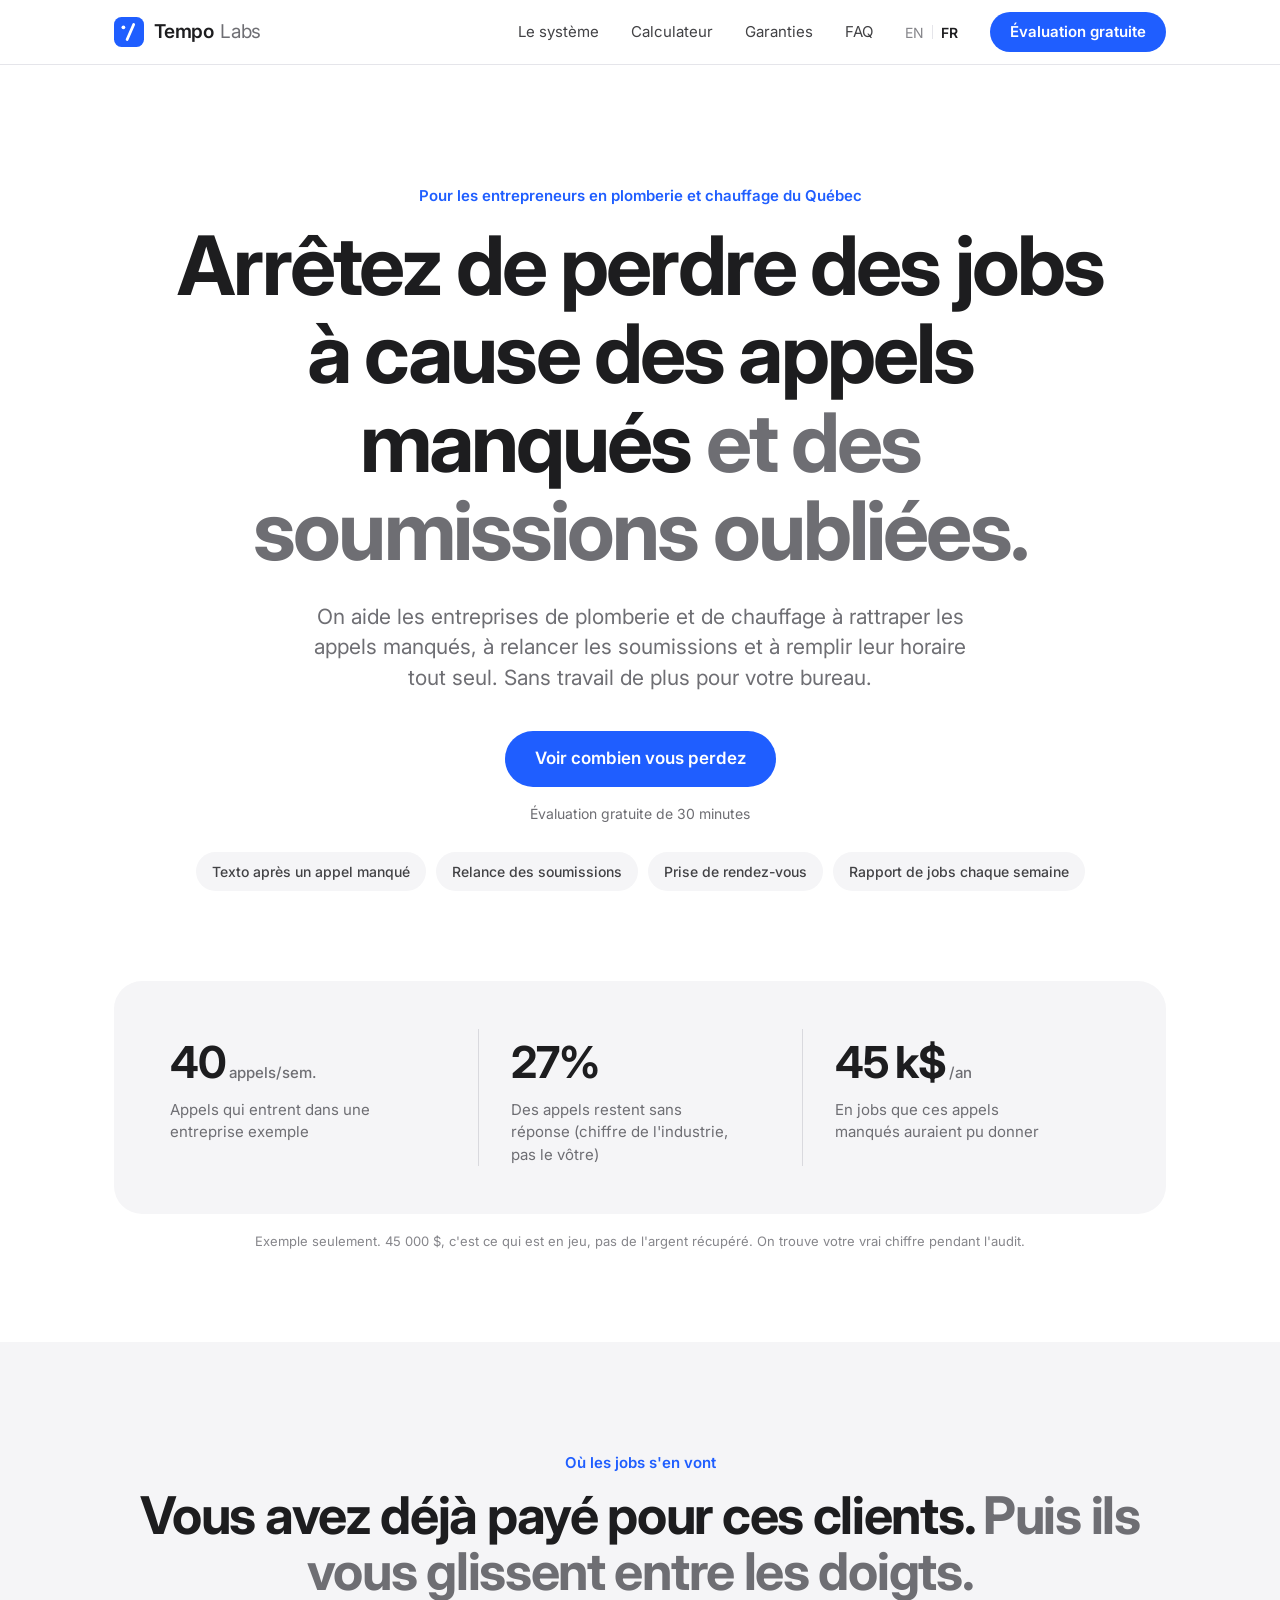
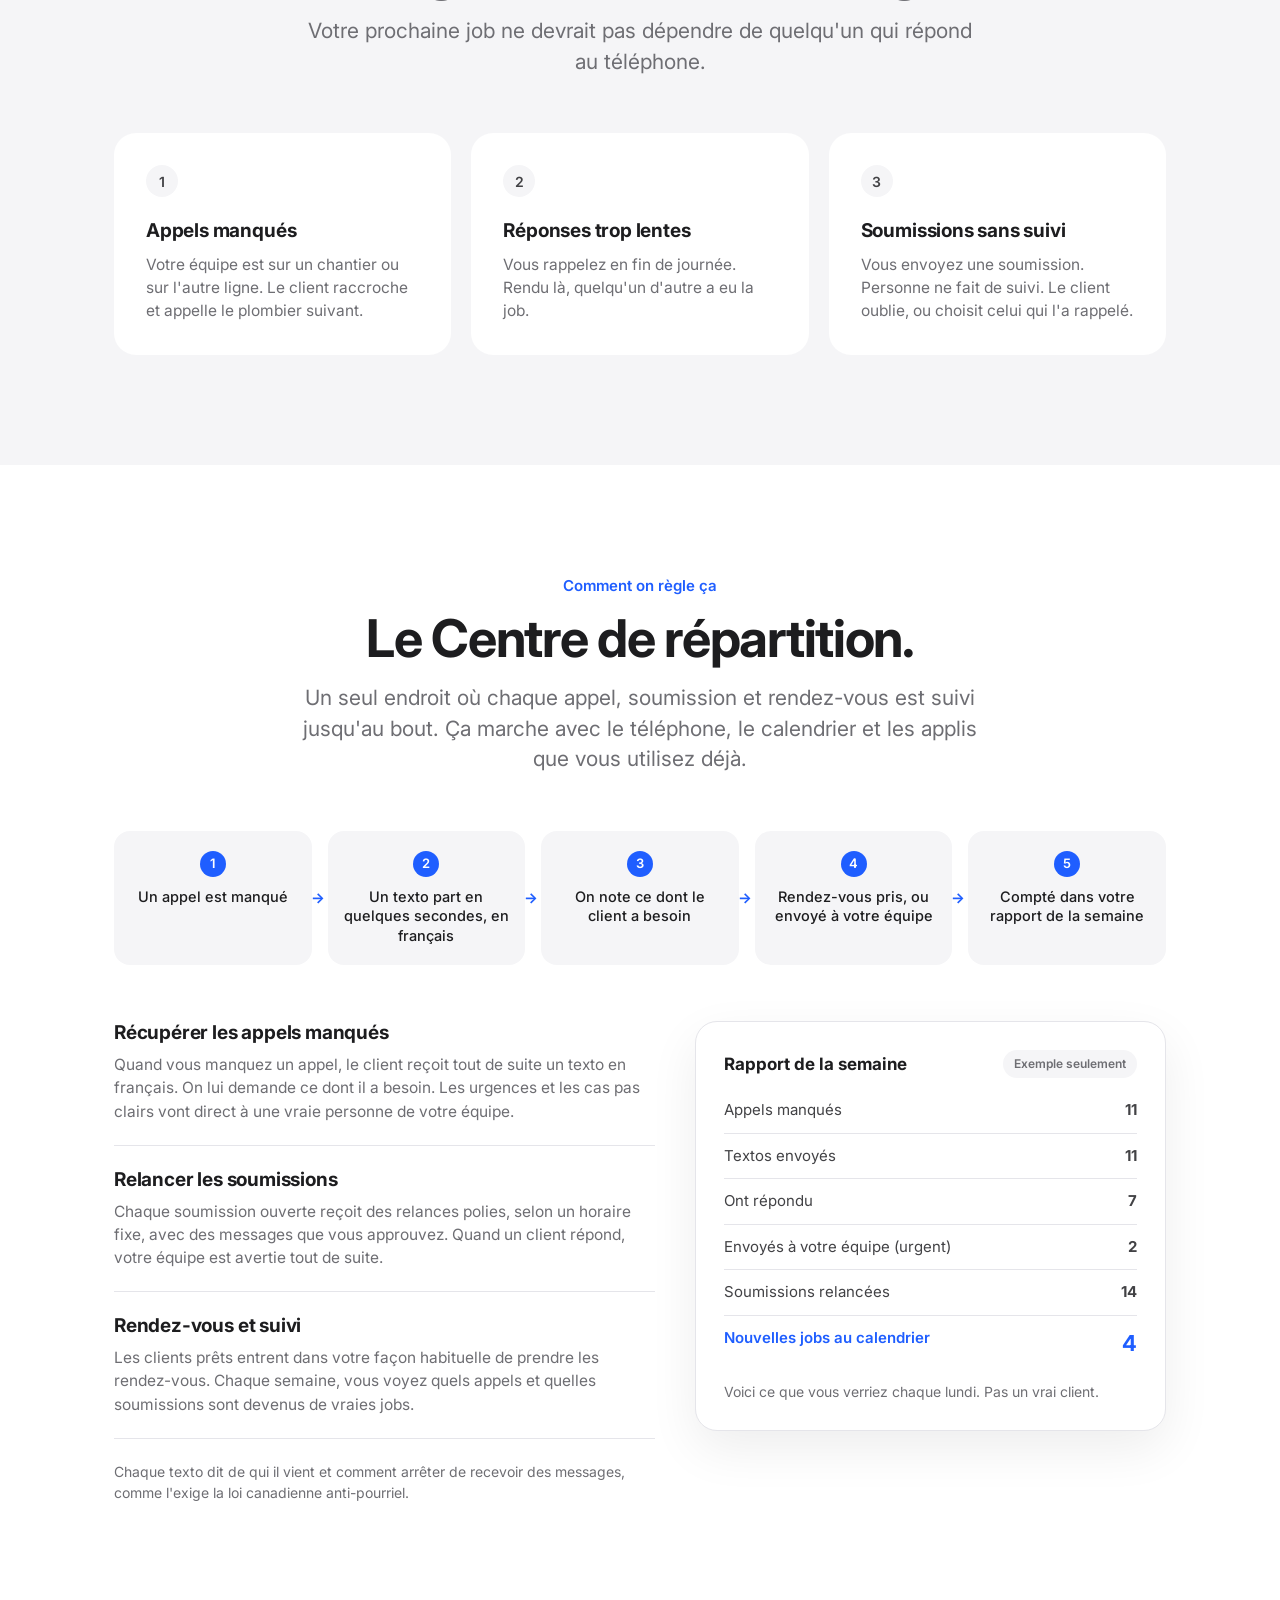
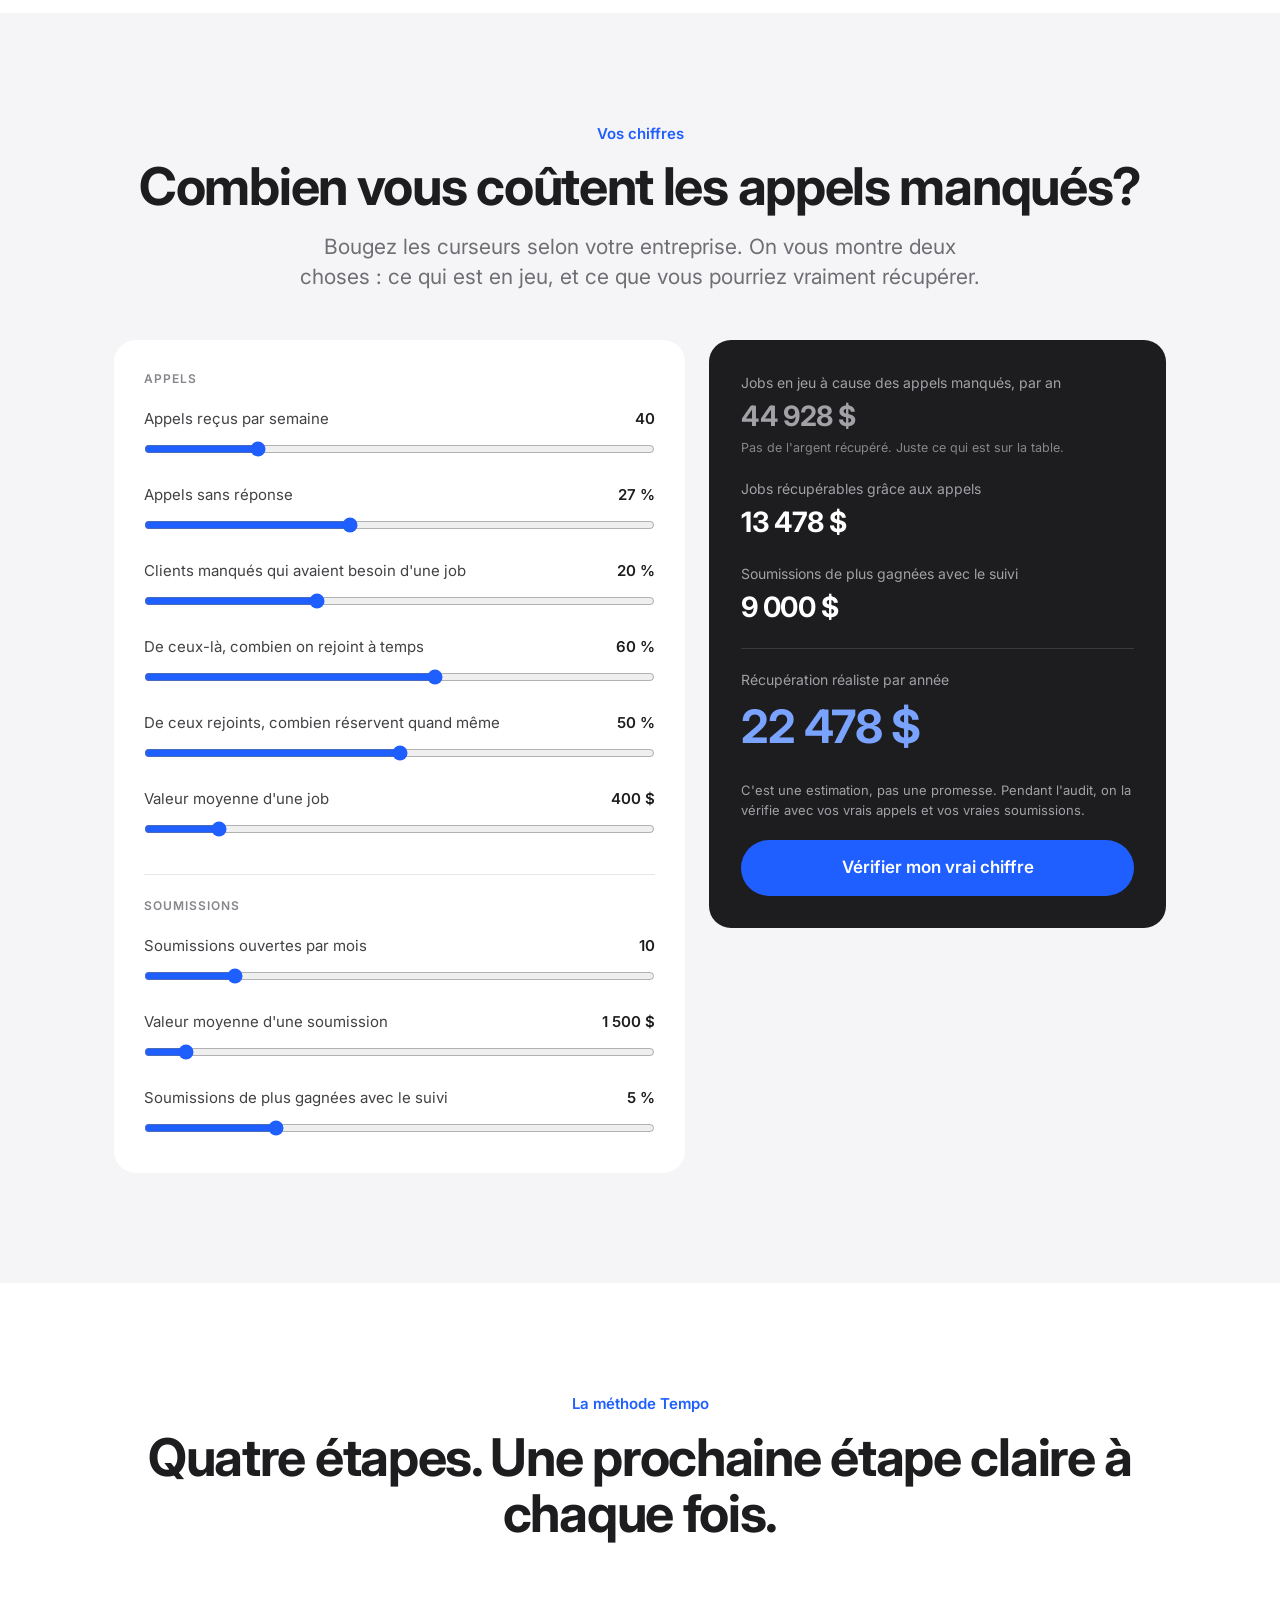
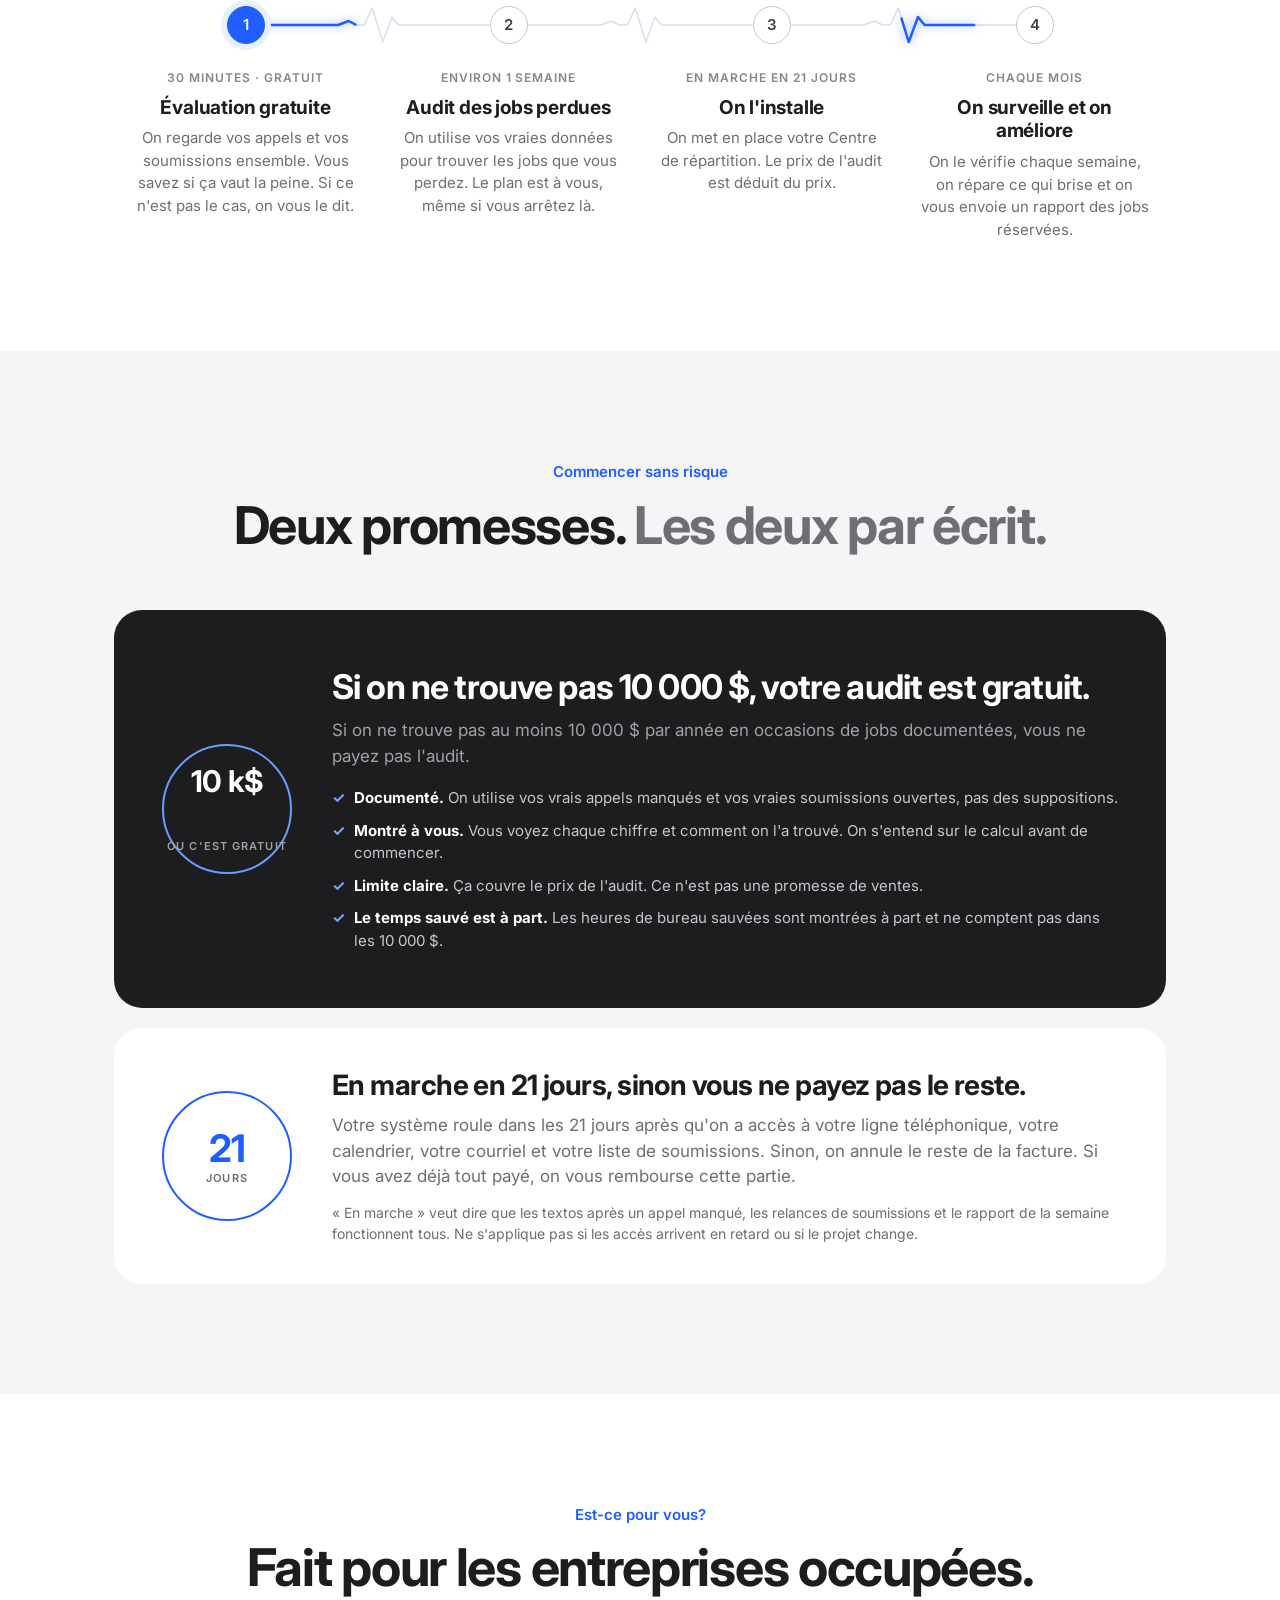
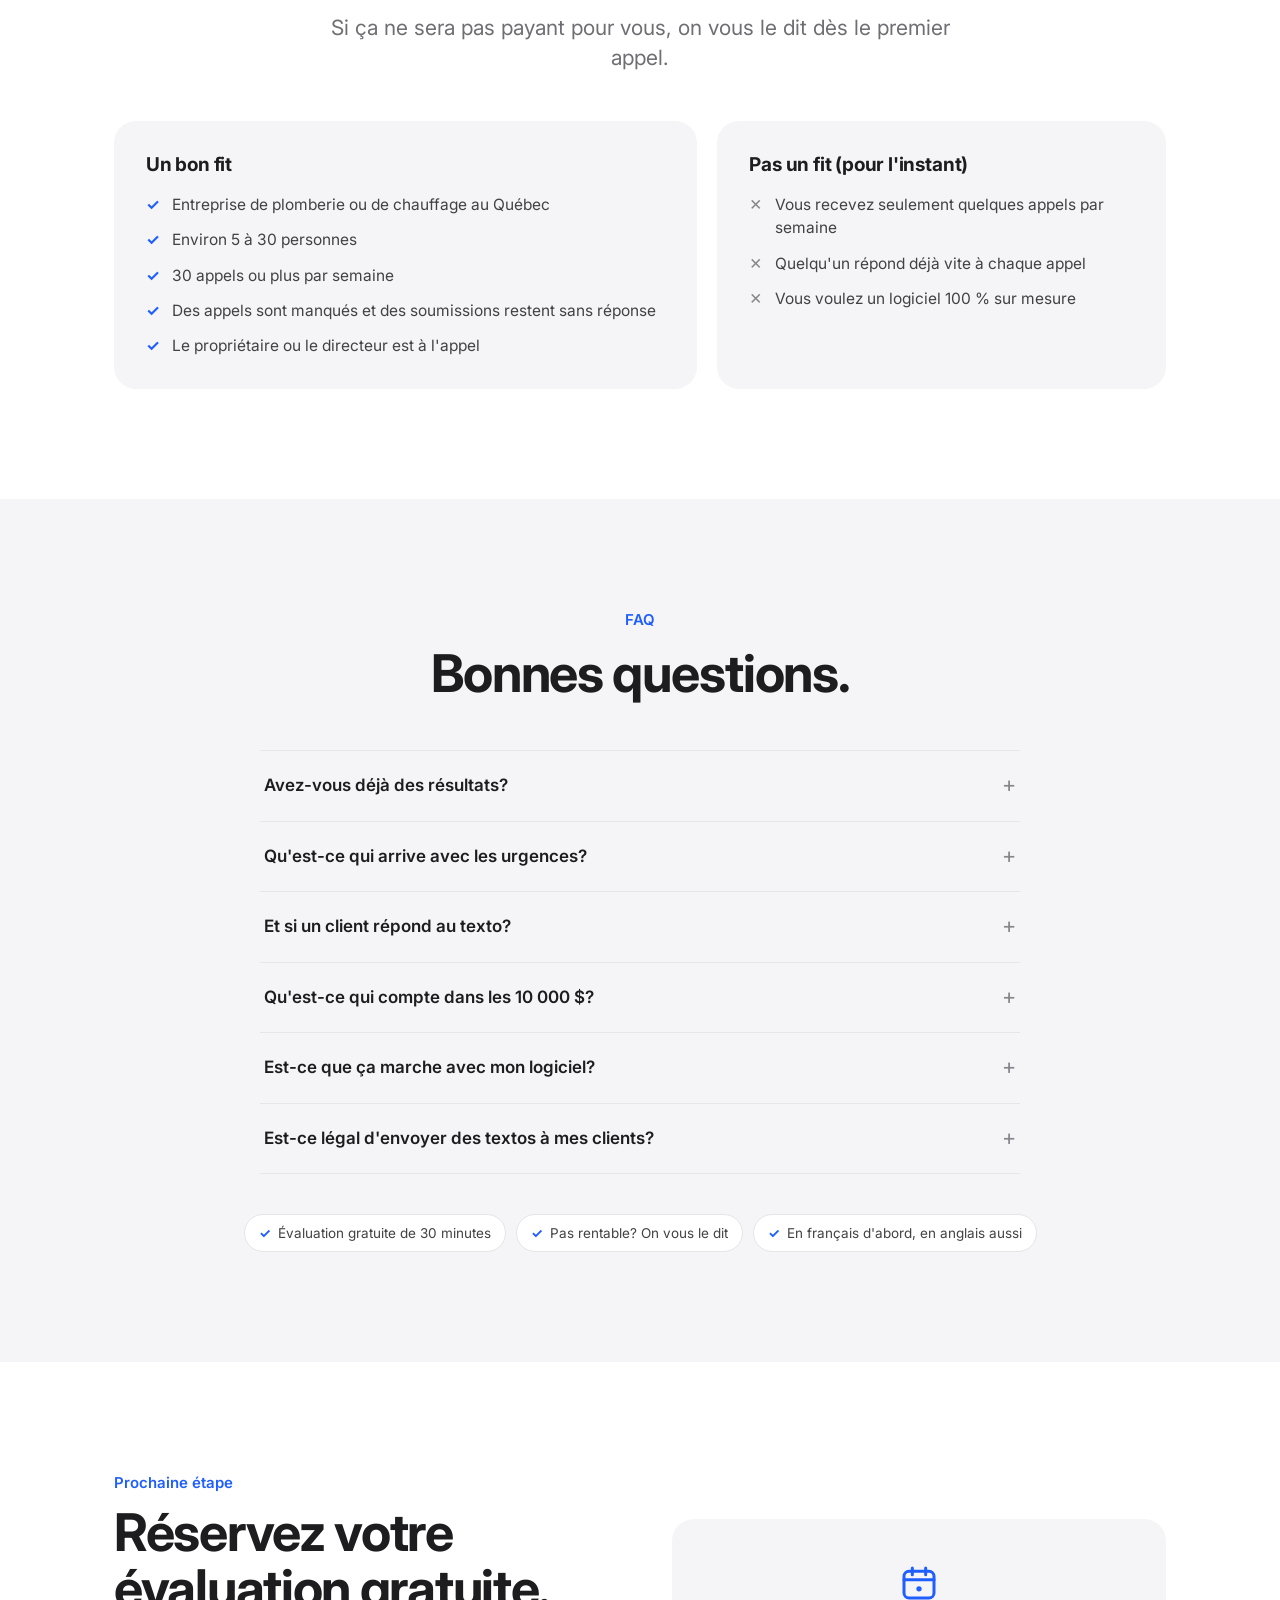
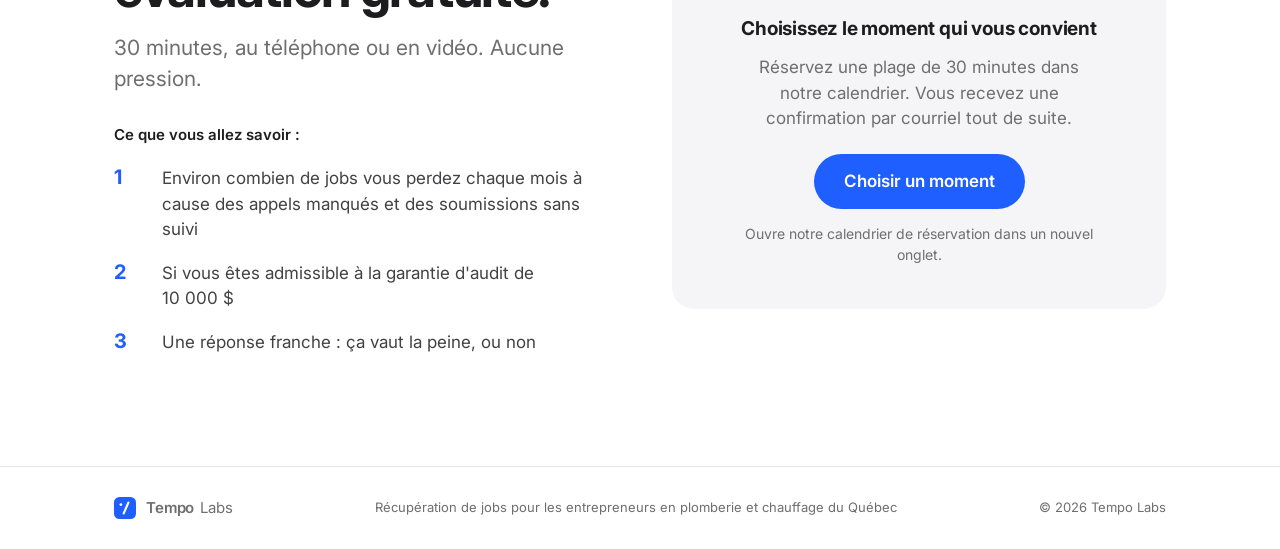
==== index.html @ d736a8ea "Replace booking form with Calendly link (temporary placeholder URL) Co-Authored-By: Claude Opus 5.5 " ====
<!doctype html>
<html lang="en" data-title-fr="Tempo Labs — Arrêtez de perdre des jobs à cause des appels manqués">
<head>
<meta charset="utf-8">
<meta name="viewport" content="width=device-width, initial-scale=1">
<title>Tempo Labs — Stop losing jobs to missed calls</title>
<meta name="description" content="For Quebec plumbing and heating contractors. We help you win back jobs lost to missed calls and forgotten quotes, without adding office work. Free 30-minute opportunity assessment.">
<link rel="preconnect" href="https://fonts.googleapis.com">
<link rel="preconnect" href="https://fonts.gstatic.com" crossorigin>
<link href="https://fonts.googleapis.com/css2?family=Inter:wght@400;500;600;700&display=swap" rel="stylesheet">
<link rel="stylesheet" href="styles.css">
</head>
<body>

<nav>
  <div class="wrap">
    <a href="index.html" class="logo">
      <svg class="logo-mark" viewBox="0 0 32 32" aria-hidden="true"><rect width="32" height="32" rx="8" fill="#1f5eff"/><path d="M14 24 21 8" stroke="#fff" stroke-width="3" stroke-linecap="round"/><circle cx="10" cy="11" r="2" fill="#fff"/></svg>
      Tempo <span class="logo-sub">Labs</span>
    </a>
    <div class="nav-r">
      <div class="nav-links">
        <a href="#dcc" data-i18n="nav.dcc">The system</a>
        <a href="#calc" data-i18n="nav.calc">Calculator</a>
        <a href="#audit" data-i18n="nav.audit">Guarantees</a>
        <a href="#faq">FAQ</a>
      </div>
      <div class="lang" role="group" aria-label="Language"><button data-lang="en" class="on">EN</button><i></i><button data-lang="fr">FR</button></div>
      <a href="#book" class="btn btn-sm" data-i18n="nav.cta">Free assessment</a>
    </div>
  </div>
</nav>

<header class="hero center">
  <div class="wrap">
    <span class="eyebrow" data-i18n="hero.eyebrow">For Quebec plumbing &amp; heating contractors</span>
    <h1 data-i18n-html="hero.h1">Stop losing jobs to missed calls <span class="dim">and forgotten quotes.</span></h1>
    <p class="sub" data-i18n="hero.sub">We help plumbing and heating companies catch missed calls, follow up on quotes, and book more jobs on their own. No extra work for your office.</p>
    <a href="#book" class="btn" data-i18n="hero.cta">Find out how much you're missing</a>
    <p class="fine" data-i18n="hero.fine">Free 30-minute opportunity assessment</p>
    <div class="tools hero-tags">
      <span data-i18n="tag.1">Missed-call text back</span>
      <span data-i18n="tag.2">Quote follow-up</span>
      <span data-i18n="tag.3">Booking</span>
      <span data-i18n="tag.4">Weekly job report</span>
    </div>

    <div class="stats reveal">
      <div><b>40<small data-i18n="st.1u">calls/week</small></b><p data-i18n="st.1">Calls coming into an example shop</p></div>
      <div><b>27%</b><p data-i18n="st.2">Of calls go unanswered (an industry number, not yours)</p></div>
      <div><b><span data-i18n="st.3n">$45K</span><small data-i18n="st.3u">/year</small></b><p data-i18n="st.3">In jobs those missed calls could have been</p></div>
    </div>
    <p class="stats-cap" data-i18n="st.cap">Example only. $45K is what's at stake, not money you get back. We find your real number in the audit.</p>
  </div>
</header>

<section class="band center">
  <div class="wrap">
    <span class="eyebrow" data-i18n="leak.eyebrow">Where the jobs go</span>
    <h2 data-i18n-html="leak.h2">You already paid for these leads. <span class="dim">Then they slip away.</span></h2>
    <p class="sub" data-i18n="leak.sub">Your next job shouldn't depend on whether someone picks up the phone.</p>
    <div class="cards">
      <div class="card reveal"><div class="num">1</div><h3 data-i18n="leak.1h">Missed calls</h3><p data-i18n="leak.1">Your team is on a job or on the other line. The caller hangs up and calls the next plumber.</p></div>
      <div class="card reveal"><div class="num">2</div><h3 data-i18n="leak.2h">Slow replies</h3><p data-i18n="leak.2">You call back at the end of the day. By then, someone else got the job.</p></div>
      <div class="card reveal"><div class="num">3</div><h3 data-i18n="leak.3h">Quotes that go quiet</h3><p data-i18n="leak.3">You send a quote. Nobody follows up. The customer forgets, or picks someone who did.</p></div>
    </div>
  </div>
</section>

<section class="center" id="dcc">
  <div class="wrap">
    <span class="eyebrow" data-i18n="dcc.eyebrow">How we fix it</span>
    <h2 data-i18n="dcc.h2">The Dispatch Command Center.</h2>
    <p class="sub" data-i18n="dcc.sub">One place where every call, quote and booking is tracked until it's done. It works with the phone, calendar and apps you already use.</p>

    <div class="flowline reveal">
      <div class="node"><span class="n">1</span><span data-i18n="fl.1">A call is missed</span></div>
      <div class="node"><span class="n">2</span><span data-i18n="fl.2">A text goes out in seconds, in French</span></div>
      <div class="node"><span class="n">3</span><span data-i18n="fl.3">We get what they need</span></div>
      <div class="node"><span class="n">4</span><span data-i18n="fl.4">Booked, or sent to your team</span></div>
      <div class="node"><span class="n">5</span><span data-i18n="fl.5">Counted in your weekly report</span></div>
    </div>

    <div class="dcc-grid">
      <div class="wf-list">
        <div class="wf reveal">
          <h3 data-i18n="wf.1h">Missed-call recovery</h3>
          <p data-i18n="wf.1">When you miss a call, the caller gets a text in Quebec French right away. We ask what they need. Emergencies and unclear cases go straight to a real person on your team.</p>
        </div>
        <div class="wf reveal">
          <h3 data-i18n="wf.2h">Quote follow-up</h3>
          <p data-i18n="wf.2">Every open quote gets friendly follow-ups on a set schedule, with messages you approve. When a customer writes back, your team gets told right away.</p>
        </div>
        <div class="wf reveal">
          <h3 data-i18n="wf.3h">Booking and tracking</h3>
          <p data-i18n="wf.3">Ready customers go into the way you already book jobs. Each week you see which calls and quotes became real jobs.</p>
        </div>
        <p class="fine wf-note" data-i18n="wf.note">Every text says who it's from and how to stop getting messages, as Canada's anti-spam law requires.</p>
      </div>

      <div class="report reveal" aria-label="Example weekly report">
        <div class="report-h"><b data-i18n="rp.h">Weekly report</b><span class="pill grey" data-i18n="rp.tag">Example only</span></div>
        <div class="rrow"><span data-i18n="rp.1">Missed calls</span><b>11</b></div>
        <div class="rrow"><span data-i18n="rp.2">Texted back</span><b>11</b></div>
        <div class="rrow"><span data-i18n="rp.3">Wrote back</span><b>7</b></div>
        <div class="rrow"><span data-i18n="rp.4">Sent to your team (urgent)</span><b>2</b></div>
        <div class="rrow"><span data-i18n="rp.5">Quotes followed up</span><b>14</b></div>
        <div class="rrow hl"><span data-i18n="rp.6">New jobs booked</span><b>4</b></div>
        <p class="fine" data-i18n="rp.cap">This is what you'd see every Monday. Not a real client.</p>
      </div>
    </div>
  </div>
</section>

<section class="band center" id="calc">
  <div class="wrap">
    <span class="eyebrow" data-i18n="calc.eyebrow">Your numbers</span>
    <h2 data-i18n="calc.h2">What are missed calls costing you?</h2>
    <p class="sub" data-i18n="calc.sub">Move the sliders to match your shop. We show two things: what's at stake, and what you could really win back.</p>

    <div class="calc">
      <div class="calc-in">
        <h4 data-i18n="calc.g1">Calls</h4>
        <div class="sl"><label for="c-calls"><span data-i18n="calc.calls">Calls you get each week</span><output id="o-calls"></output></label><input type="range" id="c-calls" min="10" max="150" step="5" value="40"></div>
        <div class="sl"><label for="c-miss"><span data-i18n="calc.miss">Calls nobody answers</span><output id="o-miss"></output></label><input type="range" id="c-miss" min="5" max="60" value="27"></div>
        <div class="sl"><label for="c-need"><span data-i18n="calc.need">Missed callers who needed a job done</span><output id="o-need"></output></label><input type="range" id="c-need" min="5" max="50" value="20"></div>
        <div class="sl"><label for="c-reach"><span data-i18n="calc.reach">Of those, how many we reach in time</span><output id="o-reach"></output></label><input type="range" id="c-reach" min="20" max="90" step="5" value="60"></div>
        <div class="sl"><label for="c-book"><span data-i18n="calc.book">Of those reached, how many still book</span><output id="o-book"></output></label><input type="range" id="c-book" min="10" max="90" step="5" value="50"></div>
        <div class="sl"><label for="c-job"><span data-i18n="calc.job">Average job value</span><output id="o-job"></output></label><input type="range" id="c-job" min="150" max="2000" step="25" value="400"></div>
        <h4 data-i18n="calc.g2">Quotes</h4>
        <div class="sl"><label for="c-q"><span data-i18n="calc.q">Open quotes each month</span><output id="o-q"></output></label><input type="range" id="c-q" min="0" max="60" value="10"></div>
        <div class="sl"><label for="c-qv"><span data-i18n="calc.qv">Average quote value</span><output id="o-qv"></output></label><input type="range" id="c-qv" min="500" max="15000" step="250" value="1500"></div>
        <div class="sl"><label for="c-qw"><span data-i18n="calc.qw">Extra quotes won with follow-up</span><output id="o-qw"></output></label><input type="range" id="c-qw" min="0" max="20" value="5"></div>
      </div>

      <div class="calc-out" aria-live="polite">
        <div class="row-out muted"><span data-i18n="calc.r1">Missed-call jobs at stake each year</span><b id="r-stake"></b><small data-i18n="calc.r1s">Not money you get back. Just what's on the table.</small></div>
        <div class="row-out"><span data-i18n="calc.r2">Jobs you could win back from calls</span><b id="r-calls"></b></div>
        <div class="row-out"><span data-i18n="calc.r3">Extra quotes won with follow-up</span><b id="r-quotes"></b></div>
        <div class="row-out big"><span data-i18n="calc.r4">Realistic win-back each year</span><b id="r-total"></b></div>
        <p class="calc-note" data-i18n="calc.note">This is an estimate, not a promise. In the audit, we check it against your real calls and quotes.</p>
        <a href="#book" class="btn" data-i18n="calc.cta">Check my real number</a>
      </div>
    </div>
  </div>
</section>

<section class="center" id="how">
  <div class="wrap">
    <span class="eyebrow" data-i18n="how.eyebrow">The Tempo Method</span>
    <h2 data-i18n="how.h2">Four steps. One clear next move each time.</h2>
    <div class="steps">
      <svg class="pulse-line" viewBox="0 0 600 40" preserveAspectRatio="none" aria-hidden="true">
        <path class="ecg-base" pathLength="1000" vector-effect="non-scaling-stroke" d="M0 20 H70 L78 16 L84 20 L90 20 L96 3 L104 37 L111 12 L116 20 H270 L278 16 L284 20 L290 20 L296 3 L304 37 L311 12 L316 20 H470 L478 16 L484 20 L490 20 L496 3 L504 37 L511 12 L516 20 H600"/>
        <path class="ecg-beat" pathLength="1000" vector-effect="non-scaling-stroke" d="M0 20 H70 L78 16 L84 20 L90 20 L96 3 L104 37 L111 12 L116 20 H270 L278 16 L284 20 L290 20 L296 3 L304 37 L311 12 L316 20 H470 L478 16 L484 20 L490 20 L496 3 L504 37 L511 12 L516 20 H600"/>
      </svg>
      <div class="step"><div class="dot">1</div><span class="k" data-i18n="how.1k">30 minutes · Free</span><h3 data-i18n="how.1h">Free assessment</h3><p data-i18n="how.1">We look at your calls and quotes together. You learn if it's worth fixing. If it's not, we tell you.</p></div>
      <div class="step"><div class="dot">2</div><span class="k" data-i18n="how.2k">About 1 week</span><h3 data-i18n="how.2h">Job Leak Audit</h3><p data-i18n="how.2">We use your real data to find the jobs you're losing. You keep the plan, even if you stop here.</p></div>
      <div class="step"><div class="dot">3</div><span class="k" data-i18n="how.3k">Live in 21 days</span><h3 data-i18n="how.3h">We install it</h3><p data-i18n="how.3">We set up your Dispatch Command Center. The audit fee counts toward the price.</p></div>
      <div class="step"><div class="dot">4</div><span class="k" data-i18n="how.4k">Every month</span><h3 data-i18n="how.4h">We watch and improve</h3><p data-i18n="how.4">We check it every week, fix what breaks, and send you a report on jobs booked.</p></div>
    </div>
  </div>
</section>

<section class="band center" id="audit">
  <div class="wrap">
    <span class="eyebrow" data-i18n="g.eyebrow">No-risk start</span>
    <h2 data-i18n-html="g.h2">Two promises. <span class="dim">Both in writing.</span></h2>

    <div class="guarantee reveal">
      <div class="seal"><span data-i18n="g.sealn">$10K</span><small data-i18n="g.seal">or it's free</small></div>
      <div>
        <h3 data-i18n="g.1h">If we don't find $10,000, your audit is free.</h3>
        <p data-i18n="g.1">If we can't find at least $10,000 a year in documented job opportunities, you don't pay for the audit.</p>
        <ul class="terms">
          <li data-i18n-html="g.t1"><b>Documented.</b> We use your real missed calls and open quotes, not guesses.</li>
          <li data-i18n-html="g.t2"><b>Shown to you.</b> You see every number and how we got it. We agree on the math before we start.</li>
          <li data-i18n-html="g.t3"><b>Clear limit.</b> It covers the audit fee. It's not a promise of new sales.</li>
          <li data-i18n-html="g.t4"><b>Time saved is separate.</b> Office hours saved are shown on their own and don't count toward the $10,000.</li>
        </ul>
      </div>
    </div>

    <div class="g2 reveal">
      <div class="seal-sm">21<small data-i18n="g.seal2">days</small></div>
      <div>
        <h3 data-i18n="g.2h">Live in 21 days, or you don't pay the rest.</h3>
        <p data-i18n="g.2">Your system is running within 21 days of getting access to your phone line, calendar, email and quote list. If not, we drop the rest of the build bill. If you already paid in full, we refund that part.</p>
        <p class="fine" data-i18n="g.2s">"Live" means missed-call texts, quote follow-ups and your weekly report are all running. Doesn't apply if access comes late or the job changes.</p>
      </div>
    </div>
  </div>
</section>

<section class="center" id="fit">
  <div class="wrap">
    <span class="eyebrow" data-i18n="fit.eyebrow">Is this for you?</span>
    <h2 data-i18n="fit.h2">Built for busy shops.</h2>
    <p class="sub" data-i18n="fit.sub">If it won't pay off for you, we'll tell you on the first call.</p>
    <div class="fit">
      <div class="card fit-yes reveal">
        <h3 data-i18n="fit.yh">A good fit</h3>
        <ul>
          <li data-i18n="fit.y1">Plumbing or heating company in Quebec</li>
          <li data-i18n="fit.y2">About 5 to 30 people</li>
          <li data-i18n="fit.y3">30 or more calls coming in each week</li>
          <li data-i18n="fit.y4">Calls get missed and quotes go quiet</li>
          <li data-i18n="fit.y5">The owner or manager joins the call</li>
        </ul>
      </div>
      <div class="card fit-no reveal">
        <h3 data-i18n="fit.nh">Not a fit (yet)</h3>
        <ul>
          <li data-i18n="fit.n1">You get only a few calls a week</li>
          <li data-i18n="fit.n2">Someone already answers every call fast</li>
          <li data-i18n="fit.n3">You want a full custom software build</li>
        </ul>
      </div>
    </div>
  </div>
</section>

<section class="band center" id="faq">
  <div class="wrap">
    <span class="eyebrow">FAQ</span>
    <h2 data-i18n="faq.h2">Good questions.</h2>
    <div class="faq">
      <details><summary data-i18n="q1">Do you have results yet?</summary><p data-i18n="a1">We're running our first pilot shops now. Before we turn anything on, we measure your numbers. That way you see exactly what changed, with real data.</p></details>
      <details><summary data-i18n="q2">What happens with emergencies?</summary><p data-i18n="a2">Urgent calls, like a burst pipe or no heat, go straight to a real person on your team. The system never handles an emergency on its own.</p></details>
      <details><summary data-i18n="q3">What if a customer writes back?</summary><p data-i18n="a3">Your team gets told right away, with the full message. You decide how to answer.</p></details>
      <details><summary data-i18n="q4">What counts toward the $10,000?</summary><p data-i18n="a4">Jobs you're likely losing from missed calls and open quotes, based on your real call logs and quote list. You see each number and how we got it. Time saved is shown on its own.</p></details>
      <details><summary data-i18n="q5">Does it work with my software?</summary><p data-i18n="a5">We work with the phone line, calendar and booking tool you already use. We check this on the free call before you pay anything.</p></details>
      <details><summary data-i18n="q6">Is it legal to text my customers?</summary><p data-i18n="a6">Yes, when it's done right. Every message follows Canada's anti-spam law: it says who it's from and how to stop. All texts are in French first.</p></details>
    </div>
    <div class="checks">
      <span data-i18n="ck.1">Free 30-minute assessment</span>
      <span data-i18n="ck.2">Not worth it? We'll tell you</span>
      <span data-i18n="ck.3">French first, English too</span>
    </div>
  </div>
</section>

<section id="book">
  <div class="wrap final">
    <div>
      <span class="eyebrow" data-i18n="bk.eyebrow">Next step</span>
      <h2 data-i18n="bk.h2">Book your free opportunity assessment.</h2>
      <p class="sub" data-i18n="bk.sub">30 minutes, by phone or video. No pressure.</p>
      <h4 class="learn-h" data-i18n="bk.lh">What you'll walk away with:</h4>
      <ul class="facts">
        <li><b>1</b><span data-i18n="bk.1">About how many jobs you lose each month to missed calls and quiet quotes</span></li>
        <li><b>2</b><span data-i18n="bk.2">Whether you qualify for the $10K audit guarantee</span></li>
        <li><b>3</b><span data-i18n="bk.3">A straight answer: worth fixing, or not</span></li>
      </ul>
    </div>
    <div class="book-card">
      <svg class="book-ic" viewBox="0 0 24 24" width="40" height="40" aria-hidden="true"><rect x="3" y="5" width="18" height="16" rx="3" fill="none" stroke="currentColor" stroke-width="1.8"/><path d="M3 10h18M8 3v4M16 3v4" stroke="currentColor" stroke-width="1.8" stroke-linecap="round"/><circle cx="12" cy="15.5" r="1.6" fill="currentColor"/></svg>
      <h3 data-i18n="bk.ch">Pick a time that works for you</h3>
      <p data-i18n="bk.cp">Choose a 30-minute slot on our calendar. You'll get a confirmation by email right away.</p>
      <a class="btn" data-calendly target="_blank" rel="noopener" href="#" data-i18n="bk.cb">Choose a time</a>
      <p class="fine" data-i18n="bk.cf">Opens our booking calendar in a new tab.</p>
    </div>
  </div>
</section>

<footer>
  <div class="wrap">
    <a href="index.html" class="logo"><svg class="logo-mark" viewBox="0 0 32 32" aria-hidden="true"><rect width="32" height="32" rx="8" fill="#1f5eff"/><path d="M14 24 21 8" stroke="#fff" stroke-width="3" stroke-linecap="round"/><circle cx="10" cy="11" r="2" fill="#fff"/></svg>Tempo <span class="logo-sub">Labs</span></a>
    <span data-i18n="ft.1">Job recovery for Quebec plumbing &amp; heating contractors</span>
    <span>© <span class="yr"></span> Tempo Labs</span>
  </div>
</footer>

<script>
window.FR = {
  "nav.dcc":"Le système","nav.calc":"Calculateur","nav.audit":"Garanties","nav.cta":"Évaluation gratuite",
  "hero.eyebrow":"Pour les entrepreneurs en plomberie et chauffage du Québec",
  "hero.h1":"Arrêtez de perdre des jobs à cause des appels manqués <span class=\"dim\">et des soumissions oubliées.</span>",
  "hero.sub":"On aide les entreprises de plomberie et de chauffage à rattraper les appels manqués, à relancer les soumissions et à remplir leur horaire tout seul. Sans travail de plus pour votre bureau.",
  "hero.cta":"Voir combien vous perdez","hero.fine":"Évaluation gratuite de 30 minutes",
  "tag.1":"Texto après un appel manqué","tag.2":"Relance des soumissions","tag.3":"Prise de rendez-vous","tag.4":"Rapport de jobs chaque semaine",
  "st.1u":"appels/sem.","st.1":"Appels qui entrent dans une entreprise exemple",
  "st.2":"Des appels restent sans réponse (chiffre de l'industrie, pas le vôtre)",
  "st.3n":"45 k$","st.3u":"/an","st.3":"En jobs que ces appels manqués auraient pu donner",
  "st.cap":"Exemple seulement. 45 000 $, c'est ce qui est en jeu, pas de l'argent récupéré. On trouve votre vrai chiffre pendant l'audit.",
  "leak.eyebrow":"Où les jobs s'en vont","leak.h2":"Vous avez déjà payé pour ces clients. <span class=\"dim\">Puis ils vous glissent entre les doigts.</span>",
  "leak.sub":"Votre prochaine job ne devrait pas dépendre de quelqu'un qui répond au téléphone.",
  "leak.1h":"Appels manqués","leak.1":"Votre équipe est sur un chantier ou sur l'autre ligne. Le client raccroche et appelle le plombier suivant.",
  "leak.2h":"Réponses trop lentes","leak.2":"Vous rappelez en fin de journée. Rendu là, quelqu'un d'autre a eu la job.",
  "leak.3h":"Soumissions sans suivi","leak.3":"Vous envoyez une soumission. Personne ne fait de suivi. Le client oublie, ou choisit celui qui l'a rappelé.",
  "dcc.eyebrow":"Comment on règle ça","dcc.h2":"Le Centre de répartition.",
  "dcc.sub":"Un seul endroit où chaque appel, soumission et rendez-vous est suivi jusqu'au bout. Ça marche avec le téléphone, le calendrier et les applis que vous utilisez déjà.",
  "fl.1":"Un appel est manqué","fl.2":"Un texto part en quelques secondes, en français","fl.3":"On note ce dont le client a besoin","fl.4":"Rendez-vous pris, ou envoyé à votre équipe","fl.5":"Compté dans votre rapport de la semaine",
  "wf.1h":"Récupérer les appels manqués","wf.1":"Quand vous manquez un appel, le client reçoit tout de suite un texto en français. On lui demande ce dont il a besoin. Les urgences et les cas pas clairs vont direct à une vraie personne de votre équipe.",
  "wf.2h":"Relancer les soumissions","wf.2":"Chaque soumission ouverte reçoit des relances polies, selon un horaire fixe, avec des messages que vous approuvez. Quand un client répond, votre équipe est avertie tout de suite.",
  "wf.3h":"Rendez-vous et suivi","wf.3":"Les clients prêts entrent dans votre façon habituelle de prendre les rendez-vous. Chaque semaine, vous voyez quels appels et quelles soumissions sont devenus de vraies jobs.",
  "wf.note":"Chaque texto dit de qui il vient et comment arrêter de recevoir des messages, comme l'exige la loi canadienne anti-pourriel.",
  "rp.h":"Rapport de la semaine","rp.tag":"Exemple seulement","rp.1":"Appels manqués","rp.2":"Textos envoyés","rp.3":"Ont répondu","rp.4":"Envoyés à votre équipe (urgent)","rp.5":"Soumissions relancées","rp.6":"Nouvelles jobs au calendrier","rp.cap":"Voici ce que vous verriez chaque lundi. Pas un vrai client.",
  "calc.eyebrow":"Vos chiffres","calc.h2":"Combien vous coûtent les appels manqués?",
  "calc.sub":"Bougez les curseurs selon votre entreprise. On vous montre deux choses : ce qui est en jeu, et ce que vous pourriez vraiment récupérer.",
  "calc.g1":"Appels","calc.calls":"Appels reçus par semaine","calc.miss":"Appels sans réponse","calc.need":"Clients manqués qui avaient besoin d'une job","calc.reach":"De ceux-là, combien on rejoint à temps","calc.book":"De ceux rejoints, combien réservent quand même","calc.job":"Valeur moyenne d'une job",
  "calc.g2":"Soumissions","calc.q":"Soumissions ouvertes par mois","calc.qv":"Valeur moyenne d'une soumission","calc.qw":"Soumissions de plus gagnées avec le suivi",
  "calc.r1":"Jobs en jeu à cause des appels manqués, par an","calc.r1s":"Pas de l'argent récupéré. Juste ce qui est sur la table.",
  "calc.r2":"Jobs récupérables grâce aux appels","calc.r3":"Soumissions de plus gagnées avec le suivi","calc.r4":"Récupération réaliste par année",
  "calc.note":"C'est une estimation, pas une promesse. Pendant l'audit, on la vérifie avec vos vrais appels et vos vraies soumissions.","calc.cta":"Vérifier mon vrai chiffre",
  "how.eyebrow":"La méthode Tempo","how.h2":"Quatre étapes. Une prochaine étape claire à chaque fois.",
  "how.1k":"30 minutes · Gratuit","how.1h":"Évaluation gratuite","how.1":"On regarde vos appels et vos soumissions ensemble. Vous savez si ça vaut la peine. Si ce n'est pas le cas, on vous le dit.",
  "how.2k":"Environ 1 semaine","how.2h":"Audit des jobs perdues","how.2":"On utilise vos vraies données pour trouver les jobs que vous perdez. Le plan est à vous, même si vous arrêtez là.",
  "how.3k":"En marche en 21 jours","how.3h":"On l'installe","how.3":"On met en place votre Centre de répartition. Le prix de l'audit est déduit du prix.",
  "how.4k":"Chaque mois","how.4h":"On surveille et on améliore","how.4":"On le vérifie chaque semaine, on répare ce qui brise et on vous envoie un rapport des jobs réservées.",
  "g.eyebrow":"Commencer sans risque","g.h2":"Deux promesses. <span class=\"dim\">Les deux par écrit.</span>","g.sealn":"10 k$","g.seal":"ou c'est gratuit",
  "g.1h":"Si on ne trouve pas 10 000 $, votre audit est gratuit.","g.1":"Si on ne trouve pas au moins 10 000 $ par année en occasions de jobs documentées, vous ne payez pas l'audit.",
  "g.t1":"<b>Documenté.</b> On utilise vos vrais appels manqués et vos vraies soumissions ouvertes, pas des suppositions.",
  "g.t2":"<b>Montré à vous.</b> Vous voyez chaque chiffre et comment on l'a trouvé. On s'entend sur le calcul avant de commencer.",
  "g.t3":"<b>Limite claire.</b> Ça couvre le prix de l'audit. Ce n'est pas une promesse de ventes.",
  "g.t4":"<b>Le temps sauvé est à part.</b> Les heures de bureau sauvées sont montrées à part et ne comptent pas dans les 10 000 $.",
  "g.seal2":"jours","g.2h":"En marche en 21 jours, sinon vous ne payez pas le reste.",
  "g.2":"Votre système roule dans les 21 jours après qu'on a accès à votre ligne téléphonique, votre calendrier, votre courriel et votre liste de soumissions. Sinon, on annule le reste de la facture. Si vous avez déjà tout payé, on vous rembourse cette partie.",
  "g.2s":"« En marche » veut dire que les textos après un appel manqué, les relances de soumissions et le rapport de la semaine fonctionnent tous. Ne s'applique pas si les accès arrivent en retard ou si le projet change.",
  "fit.eyebrow":"Est-ce pour vous?","fit.h2":"Fait pour les entreprises occupées.","fit.sub":"Si ça ne sera pas payant pour vous, on vous le dit dès le premier appel.",
  "fit.yh":"Un bon fit","fit.y1":"Entreprise de plomberie ou de chauffage au Québec","fit.y2":"Environ 5 à 30 personnes","fit.y3":"30 appels ou plus par semaine","fit.y4":"Des appels sont manqués et des soumissions restent sans réponse","fit.y5":"Le propriétaire ou le directeur est à l'appel",
  "fit.nh":"Pas un fit (pour l'instant)","fit.n1":"Vous recevez seulement quelques appels par semaine","fit.n2":"Quelqu'un répond déjà vite à chaque appel","fit.n3":"Vous voulez un logiciel 100 % sur mesure",
  "faq.h2":"Bonnes questions.",
  "q1":"Avez-vous déjà des résultats?","a1":"On travaille avec nos premières entreprises pilotes en ce moment. Avant de partir quoi que ce soit, on mesure vos chiffres. Comme ça, vous voyez exactement ce qui a changé, avec de vraies données.",
  "q2":"Qu'est-ce qui arrive avec les urgences?","a2":"Les appels urgents, comme un tuyau qui a éclaté ou une panne de chauffage, vont direct à une vraie personne de votre équipe. Le système ne gère jamais une urgence tout seul.",
  "q3":"Et si un client répond au texto?","a3":"Votre équipe est avertie tout de suite, avec le message au complet. C'est vous qui décidez quoi répondre.",
  "q4":"Qu'est-ce qui compte dans les 10 000 $?","a4":"Les jobs que vous perdez probablement à cause des appels manqués et des soumissions ouvertes, selon votre vrai registre d'appels et votre liste de soumissions. Vous voyez chaque chiffre et comment on l'a trouvé. Le temps sauvé est montré à part.",
  "q5":"Est-ce que ça marche avec mon logiciel?","a5":"On travaille avec la ligne téléphonique, le calendrier et l'outil de rendez-vous que vous avez déjà. On le vérifie pendant l'appel gratuit, avant que vous payiez quoi que ce soit.",
  "q6":"Est-ce légal d'envoyer des textos à mes clients?","a6":"Oui, quand c'est bien fait. Chaque message respecte la loi canadienne anti-pourriel : il dit de qui il vient et comment arrêter. Tous les textos sont d'abord en français.",
  "ck.1":"Évaluation gratuite de 30 minutes","ck.2":"Pas rentable? On vous le dit","ck.3":"En français d'abord, en anglais aussi",
  "bk.eyebrow":"Prochaine étape","bk.h2":"Réservez votre évaluation gratuite.","bk.sub":"30 minutes, au téléphone ou en vidéo. Aucune pression.",
  "bk.lh":"Ce que vous allez savoir :","bk.1":"Environ combien de jobs vous perdez chaque mois à cause des appels manqués et des soumissions sans suivi","bk.2":"Si vous êtes admissible à la garantie d'audit de 10 000 $","bk.3":"Une réponse franche : ça vaut la peine, ou non",
  "bk.ch":"Choisissez le moment qui vous convient","bk.cp":"Réservez une plage de 30 minutes dans notre calendrier. Vous recevez une confirmation par courriel tout de suite.","bk.cb":"Choisir un moment","bk.cf":"Ouvre notre calendrier de réservation dans un nouvel onglet.",
  "ft.1":"Récupération de jobs pour les entrepreneurs en plomberie et chauffage du Québec"
};
</script>
<script src="site.js"></script>
<script>
(() => {
  const $ = id => document.getElementById(id);
  const ids = ["calls","miss","need","reach","book","job","q","qv","qw"];
  const pct = ["miss","need","reach","book","qw"], money = ["job","qv"];
  function render(){
    const v = {}; ids.forEach(k => v[k] = +$("c-" + k).value);
    ids.forEach(k => $("o-" + k).textContent = pct.includes(k) ? v[k] + (Site.lang === "fr" ? " %" : "%") :money.includes(k) ? Site.money(v[k]) : Site.num(v[k]));
    const missedYear = v.calls * 52 * v.miss / 100;
    const stake = missedYear * v.need / 100 * v.job;
    const fromCalls = stake * v.reach / 100 * v.book / 100;
    const fromQuotes = v.q * 12 * v.qv * v.qw / 100;
    $("r-stake").textContent = Site.money(stake);
    $("r-calls").textContent = Site.money(fromCalls);
    $("r-quotes").textContent = Site.money(fromQuotes);
    $("r-total").textContent = Site.money(fromCalls + fromQuotes);
  }
  ids.forEach(k => $("c-" + k).addEventListener("input", render));
  Site.update = render;
})();
Site.init();
</script>
</body>
</html>
---- styles.css ----
:root{
  --bg:#ffffff; --band:#f5f5f7; --card:#ffffff; --ink:#1d1d1f; --ink-2:#424245; --muted:#6e6e73; --soft:#86868b;
  --line:#e5e5ea; --blue:#1f5eff; --blue-hover:#1449d6; --blue-soft:#e8efff; --dark:#1d1d1f;
  --sans:"Inter",-apple-system,BlinkMacSystemFont,"Segoe UI",system-ui,sans-serif;
  --max:1100px; --r:22px;
}
*{box-sizing:border-box;margin:0;padding:0}
html{scroll-behavior:smooth}
body{background:var(--bg);color:var(--ink);font-family:var(--sans);font-size:17px;line-height:1.5;-webkit-font-smoothing:antialiased;overflow-x:hidden}
a{color:inherit;text-decoration:none}
.wrap{max-width:var(--max);margin:0 auto;padding:0 24px}
@media(max-width:600px){.wrap{padding:0 16px}}
section{padding:110px 0}
@media(max-width:700px){section{padding:72px 0}}
.band{background:var(--band)}
.center{text-align:center}
.eyebrow{display:block;color:var(--blue);font-weight:600;font-size:15px;margin-bottom:14px}
h1,h2,h3{letter-spacing:-.025em;font-weight:700;line-height:1.08}
h1{font-size:clamp(42px,6.6vw,82px);letter-spacing:-.035em}
h2{font-size:clamp(32px,4.4vw,52px);margin-bottom:16px}
h1 .dim,h2 .dim{color:var(--muted)}
h3{font-size:19px;letter-spacing:-.01em;line-height:1.25}
.sub{font-size:clamp(17px,1.7vw,21px);color:var(--muted);max-width:680px;line-height:1.45}
.center .sub{margin-left:auto;margin-right:auto}
.fine{font-size:14px;color:var(--muted)}

/* buttons */
.btn{display:inline-flex;align-items:center;justify-content:center;gap:8px;background:var(--blue);color:#fff;font-weight:600;font-size:17px;padding:15px 30px;border-radius:999px;border:0;cursor:pointer;font-family:inherit;transition:background .15s,transform .15s}
.btn:hover{background:var(--blue-hover)}
.btn:active{transform:scale(.98)}
.btn-sm{font-size:15px;padding:9px 20px}
.btn-line{background:transparent;color:var(--blue);box-shadow:inset 0 0 0 1.5px var(--blue)}
.btn-line:hover{background:var(--blue-soft)}

/* nav */
nav{position:sticky;top:0;z-index:50;background:rgba(255,255,255,.86);backdrop-filter:saturate(180%) blur(16px);-webkit-backdrop-filter:saturate(180%) blur(16px);border-bottom:1px solid var(--line)}
nav .wrap{display:flex;align-items:center;justify-content:space-between;height:64px;gap:16px}
.logo{display:flex;align-items:center;gap:10px;font-weight:600;font-size:19px;letter-spacing:-.01em}
.logo-mark{width:30px;height:30px;flex:none}
.logo-sub{color:var(--muted);font-weight:400;margin-left:-4px}
.nav-r{display:flex;align-items:center;gap:32px}
.nav-links{display:flex;gap:32px;font-size:15px;color:var(--ink-2)}
.nav-links a:hover{color:var(--ink)}
.lang{display:flex;align-items:center;gap:8px;font-size:14px;color:var(--soft)}
.lang button{background:none;border:0;font:inherit;color:inherit;cursor:pointer;padding:4px 0}
.lang button.on{color:var(--ink);font-weight:600}
.lang i{width:1px;height:14px;background:var(--line)}
.btn{white-space:nowrap}
.hero .btn{white-space:normal;text-align:center}
@media(max-width:960px){.nav-links{display:none}.nav-r{gap:18px}}
@media(max-width:400px){.nav-r .btn-sm{display:none}}

/* hero */
.hero{padding:120px 0 90px}
@media(max-width:700px){.hero{padding:64px 0 56px}}
.hero h1{max-width:960px;margin:0 auto 26px}
.hero .btn{margin:38px 0 16px}
.stats{margin-top:90px;background:var(--band);border-radius:28px;padding:48px 40px;display:grid;grid-template-columns:repeat(3,1fr);text-align:left}
.stats > div{padding:0 32px;border-left:1px solid #d9d9de}
.stats > div:first-child{border-left:0;padding-left:16px}
.stats b{font-size:44px;font-weight:700;letter-spacing:-.03em}
.stats b small{font-size:15px;font-weight:500;color:var(--muted);margin-left:4px;letter-spacing:0}
.stats p{color:var(--muted);font-size:15px;margin-top:4px;max-width:220px}
.stats-cap{margin-top:18px;font-size:13px;color:var(--soft)}
@media(max-width:700px){.stats{margin-top:56px;grid-template-columns:repeat(3,1fr);padding:28px 18px;border-radius:22px}.stats > div{padding:0 10px}.stats > div:first-child{padding-left:0}.stats b{font-size:30px}.stats b small{display:block;margin:0;font-size:12px}.stats p{font-size:12.5px}}

/* cards */
.cards{display:grid;grid-template-columns:repeat(3,1fr);gap:20px;margin-top:56px;text-align:left}
@media(max-width:860px){.cards{grid-template-columns:1fr}}
.card{background:var(--card);border-radius:var(--r);padding:32px;box-shadow:0 1px 2px rgba(0,0,0,.04)}
.band .card{box-shadow:none}
.card .num{width:32px;height:32px;border-radius:50%;background:var(--band);display:grid;place-items:center;font-size:14px;font-weight:600;color:var(--ink-2);margin-bottom:22px}
.card h3{margin-bottom:10px}
.card p{color:var(--muted);font-size:15.5px}

/* stepper */
.steps{display:grid;grid-template-columns:repeat(4,1fr);margin-top:64px;position:relative}
.pulse-line{position:absolute;top:-1px;left:12.5%;width:75%;height:40px;overflow:visible;pointer-events:none}
.pulse-line path{fill:none;stroke-linecap:round;stroke-linejoin:round}
.ecg-base{stroke:#d7deef;stroke-width:1.5}
.ecg-beat{stroke:var(--blue);stroke-width:2.5;stroke-dasharray:140 860;stroke-dashoffset:0;filter:drop-shadow(0 0 4px rgba(31,94,255,.55));animation:ecg 3.6s linear infinite}
@keyframes ecg{to{stroke-dashoffset:-1000}}
.step .dot{z-index:1;animation:beat 3.6s ease-out infinite}
.step:nth-child(2) .dot{animation-delay:0s}
.step:nth-child(3) .dot{animation-delay:1.2s}
.step:nth-child(4) .dot{animation-delay:2.4s}
.step:nth-child(5) .dot{animation-delay:3.4s}
@keyframes beat{0%{transform:scale(1)}4%{transform:scale(1.18);border-color:var(--blue);box-shadow:0 0 0 8px var(--blue-soft)}14%{transform:scale(1)}}
.step:nth-child(2) .dot{animation-name:beat-first}
@keyframes beat-first{0%{transform:scale(1)}4%{transform:scale(1.18)}14%{transform:scale(1)}}
.step{text-align:center;padding:0 16px;position:relative}
.dot{width:38px;height:38px;border-radius:50%;background:#fff;border:1.5px solid #c7c7cc;display:grid;place-items:center;margin:0 auto 20px;font-weight:600;font-size:15px;color:var(--ink-2);position:relative}
.step:nth-child(2) .dot{background:var(--blue);border-color:var(--blue);color:#fff;box-shadow:0 0 0 6px var(--blue-soft)}
.step .k{font-size:12px;letter-spacing:.08em;text-transform:uppercase;color:var(--soft);font-weight:600}
.step h3{margin:6px 0 8px}
.step p{font-size:15px;color:var(--muted)}
@media(max-width:760px){
  .steps{grid-template-columns:1fr;gap:28px;text-align:left}
  .pulse-line{display:none}
  .steps::before{content:"";position:absolute;left:18px;top:18px;bottom:18px;width:1.5px;background:var(--line)}
  .step{display:grid;grid-template-columns:38px 1fr;column-gap:18px;text-align:left;padding:0}
  .step .dot{margin:0;grid-row:span 3}
}

/* case studies */
.case{display:flex;flex-direction:column}
.pill{display:inline-block;align-self:flex-start;font-size:12px;font-weight:600;padding:5px 11px;border-radius:999px;background:var(--blue-soft);color:var(--blue);margin-bottom:22px}
.pill.grey{background:var(--band);color:var(--muted)}
.roi{font-size:60px;font-weight:700;letter-spacing:-.04em;color:var(--blue);line-height:1}
.roi small{font-size:16px;color:var(--muted);font-weight:500;letter-spacing:0;margin-left:4px}
.case h3{margin:16px 0 14px}
.flow{display:flex;align-items:center;gap:8px;flex-wrap:wrap;font-size:13px;color:var(--ink-2);margin-bottom:26px}
.flow span{background:var(--band);padding:5px 10px;border-radius:8px}
.flow i{font-style:normal;color:var(--soft)}
.kpis{display:grid;grid-template-columns:repeat(3,1fr);gap:10px;border-top:1px solid var(--line);padding-top:20px;margin-top:auto}
.kpis b{display:block;font-size:19px;letter-spacing:-.02em}
.kpis span{font-size:12.5px;color:var(--muted)}
.case ul{list-style:none;margin-bottom:26px}
.case li{font-size:15px;color:var(--muted);padding:9px 0;border-bottom:1px solid var(--line)}
.case .slot{margin-top:auto;border:1.5px dashed #d2d2d7;border-radius:14px;padding:16px;text-align:center;font-size:14px;color:var(--soft)}

/* faq */
.faq{max-width:760px;margin:48px auto 0;text-align:left}
details{border-bottom:1px solid var(--line);padding:22px 4px}
details:first-child{border-top:1px solid var(--line)}
summary{cursor:pointer;list-style:none;display:flex;justify-content:space-between;gap:20px;font-size:17px;font-weight:600}
summary::-webkit-details-marker{display:none}
summary::after{content:"+";color:var(--soft);font-weight:400;font-size:22px;line-height:1}
details[open] summary::after{content:"−"}
details p{color:var(--muted);margin-top:10px;font-size:15.5px;max-width:680px}
.checks{display:flex;flex-wrap:wrap;justify-content:center;gap:10px;margin-top:40px}
.checks span{font-size:13.5px;color:var(--ink-2);background:#fff;border:1px solid var(--line);border-radius:999px;padding:8px 14px}
.checks span::before{content:"✓";color:var(--blue);font-weight:700;margin-right:7px}

/* final */
.final{display:grid;grid-template-columns:1fr 1fr;gap:64px;align-items:center}
@media(max-width:860px){.final{grid-template-columns:1fr;gap:40px}}
.final .eyebrow{margin-bottom:10px}
.facts{list-style:none;margin-top:34px;display:grid;gap:14px}
.facts li{display:flex;align-items:baseline;gap:14px;color:var(--ink-2)}
.facts b{color:var(--blue);font-size:20px;min-width:34px;letter-spacing:-.02em}
.book-card{background:var(--band);border-radius:var(--r);padding:44px 36px;text-align:center;display:grid;justify-items:center;gap:14px}
.book-ic{color:var(--blue)}
.book-card p{color:var(--muted);max-width:360px}
.book-card .btn{margin-top:8px}

footer{border-top:1px solid var(--line);padding:30px 0;font-size:13px;color:var(--muted)}
footer .wrap{display:flex;justify-content:space-between;align-items:center;gap:16px;flex-wrap:wrap}
footer .logo{font-size:15px}
footer .logo-mark{width:22px;height:22px}

/* guarantees */
.guarantee{margin-top:56px;background:var(--dark);color:#fff;border-radius:28px;padding:56px 48px;display:grid;grid-template-columns:auto 1fr;gap:40px;align-items:center;text-align:left}
.guarantee .seal{width:130px;height:130px;border-radius:50%;border:2px solid #6c9bff;display:grid;place-items:center;text-align:center;font-weight:700;font-size:30px;letter-spacing:-.03em;line-height:1;color:#fff}
.guarantee .seal small{display:block;font-size:11px;letter-spacing:.1em;text-transform:uppercase;color:#a1a1a6;font-weight:600;margin-top:6px}
.guarantee h3{font-size:clamp(24px,3vw,34px);letter-spacing:-.025em;margin-bottom:10px}
.guarantee p{color:#a1a1a6}
@media(max-width:700px){.guarantee{grid-template-columns:1fr;padding:36px 24px;gap:24px}.guarantee .seal{width:104px;height:104px;font-size:24px}}
.tools{display:flex;flex-wrap:wrap;justify-content:center;gap:10px;margin-top:32px}
.tools span{font-size:14px;font-weight:500;color:var(--ink-2);background:var(--band);border-radius:999px;padding:9px 16px}

.hero-tags{margin-top:28px}
.terms{list-style:none;margin-top:18px;display:grid;gap:10px}
.terms li{color:#c7c7cc;font-size:15px;padding-left:22px;position:relative}
.terms li::before{content:"✓";position:absolute;left:0;color:#7aa2ff;font-weight:700}
.terms b{color:#fff}
.g2{margin-top:20px;background:#fff;border-radius:28px;padding:40px 48px;display:grid;grid-template-columns:auto 1fr;gap:40px;align-items:center;text-align:left}
.g2 h3{font-size:clamp(22px,2.6vw,28px);letter-spacing:-.02em;margin-bottom:10px}
.g2 p{color:var(--muted)}
.g2 .fine{margin-top:12px}
.seal-sm{width:130px;height:130px;border-radius:50%;border:2px solid var(--blue);display:grid;place-items:center;align-content:center;text-align:center;font-weight:700;font-size:38px;letter-spacing:-.03em;line-height:1;color:var(--blue)}
.seal-sm small{display:block;font-size:11px;letter-spacing:.1em;text-transform:uppercase;color:var(--muted);font-weight:600;margin-top:6px}
@media(max-width:700px){.g2{grid-template-columns:1fr;padding:32px 24px;gap:20px}.seal-sm{width:96px;height:96px;font-size:30px}}

/* dispatch command center */
.flowline{display:grid;grid-template-columns:repeat(5,1fr);gap:16px;margin-top:56px}
.node{background:var(--band);border-radius:16px;padding:20px 14px;font-size:14.5px;font-weight:500;line-height:1.35;position:relative;display:flex;flex-direction:column;align-items:center;gap:10px}
.node .n{width:26px;height:26px;border-radius:50%;background:var(--blue);color:#fff;font-size:13px;font-weight:600;display:grid;place-items:center}
.node:not(:last-child)::after{content:"→";position:absolute;right:-13px;top:50%;transform:translateY(-50%);color:var(--blue);font-weight:700;z-index:1}
@media(max-width:760px){.flowline{grid-template-columns:1fr;gap:18px}.node{flex-direction:row;text-align:left}.node:not(:last-child)::after{content:"↓";right:auto;left:50%;top:auto;bottom:-17px;transform:translateX(-50%)}}
.dcc-grid{display:grid;grid-template-columns:1.15fr 1fr;gap:40px;margin-top:56px;text-align:left;align-items:start}
@media(max-width:860px){.dcc-grid{grid-template-columns:1fr}}
.wf{padding:0 0 22px;margin-bottom:22px;border-bottom:1px solid var(--line)}
.wf h3{margin-bottom:8px}
.wf p{color:var(--muted);font-size:15.5px}
.wf-note{margin-top:4px}
.report{background:#fff;border:1px solid var(--line);border-radius:var(--r);padding:28px;box-shadow:0 18px 50px rgba(0,0,0,.07)}
.report-h{display:flex;justify-content:space-between;align-items:center;margin-bottom:10px}
.report-h .pill{margin:0}
.rrow{display:flex;justify-content:space-between;gap:16px;padding:11px 0;border-bottom:1px solid var(--line);font-size:15px;color:var(--ink-2)}
.rrow.hl{color:var(--blue);font-weight:600;border-bottom:0}
.rrow.hl b{font-size:22px}
.report .fine{margin-top:10px}

/* calculator */
.calc{display:grid;grid-template-columns:1.25fr 1fr;gap:24px;margin-top:48px;text-align:left;align-items:start}
@media(max-width:860px){.calc{grid-template-columns:1fr}}
.calc-in{background:#fff;border-radius:var(--r);padding:30px;display:grid;gap:20px}
.calc-in h4{font-size:12px;letter-spacing:.08em;text-transform:uppercase;color:var(--soft);font-weight:600}
.calc-in h4:not(:first-child){margin-top:10px;padding-top:22px;border-top:1px solid var(--line)}
.sl label{display:flex;justify-content:space-between;align-items:baseline;gap:12px;font-size:15px;color:var(--ink-2);margin-bottom:8px}
.sl output{font-weight:600;color:var(--ink);white-space:nowrap}
.sl input{width:100%;accent-color:var(--blue)}
.calc-out{background:var(--dark);color:#fff;border-radius:var(--r);padding:32px;display:grid;gap:20px;position:sticky;top:88px}
@media(max-width:860px){.calc-out{position:static}}
.row-out span{display:block;font-size:14px;color:#a1a1a6;margin-bottom:2px}
.row-out b{font-size:28px;letter-spacing:-.02em;white-space:nowrap}
.row-out small{display:block;font-size:12.5px;color:#86868b;margin-top:2px}
.row-out.muted b{color:#a1a1a6}
.row-out.big{border-top:1px solid #3a3a3c;padding-top:20px}
.row-out.big b{font-size:46px;color:#7aa2ff}
.calc-note{font-size:13px;color:#a1a1a6}
.calc-out .btn{width:100%;white-space:normal;text-align:center}

/* fit */
.fit{display:grid;grid-template-columns:1.3fr 1fr;gap:20px;margin-top:48px;text-align:left}
@media(max-width:760px){.fit{grid-template-columns:1fr}}
.fit .card{background:var(--band);box-shadow:none}
.fit ul{list-style:none;margin-top:16px;display:grid;gap:12px}
.fit li{padding-left:26px;position:relative;color:var(--ink-2);font-size:15.5px}
.fit-yes li::before{content:"✓";position:absolute;left:0;color:var(--blue);font-weight:700}
.fit-no li::before{content:"✕";position:absolute;left:0;color:var(--soft);font-weight:700}
.learn-h{font-size:15px;font-weight:600;margin-top:30px;color:var(--ink)}
.learn-h + .facts{margin-top:16px}

.reveal{opacity:0;transform:translateY(14px);transition:opacity .7s ease,transform .7s ease}
.reveal.in{opacity:1;transform:none}
@media(prefers-reduced-motion:reduce){.ecg-beat,.step .dot{animation:none}.ecg-beat{stroke-dasharray:none}.reveal{opacity:1;transform:none;transition:none}html{scroll-behavior:auto}}
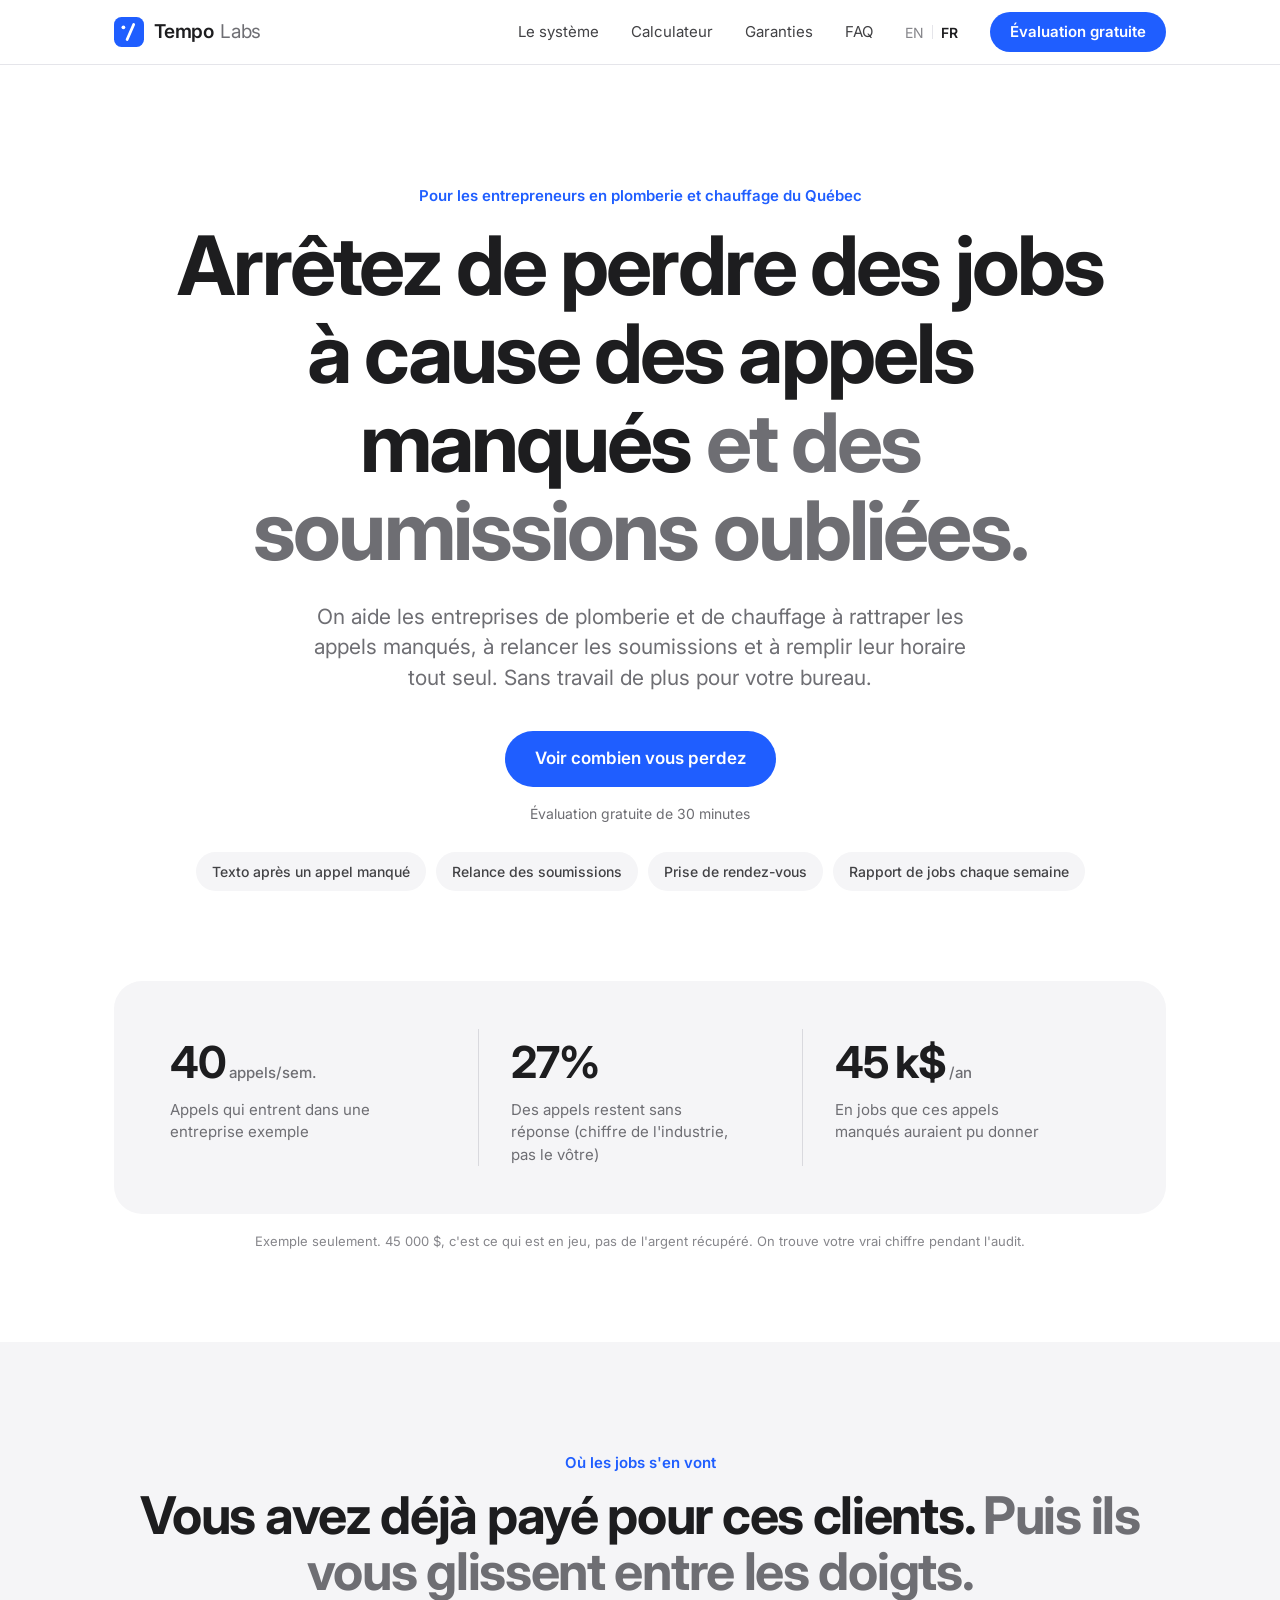
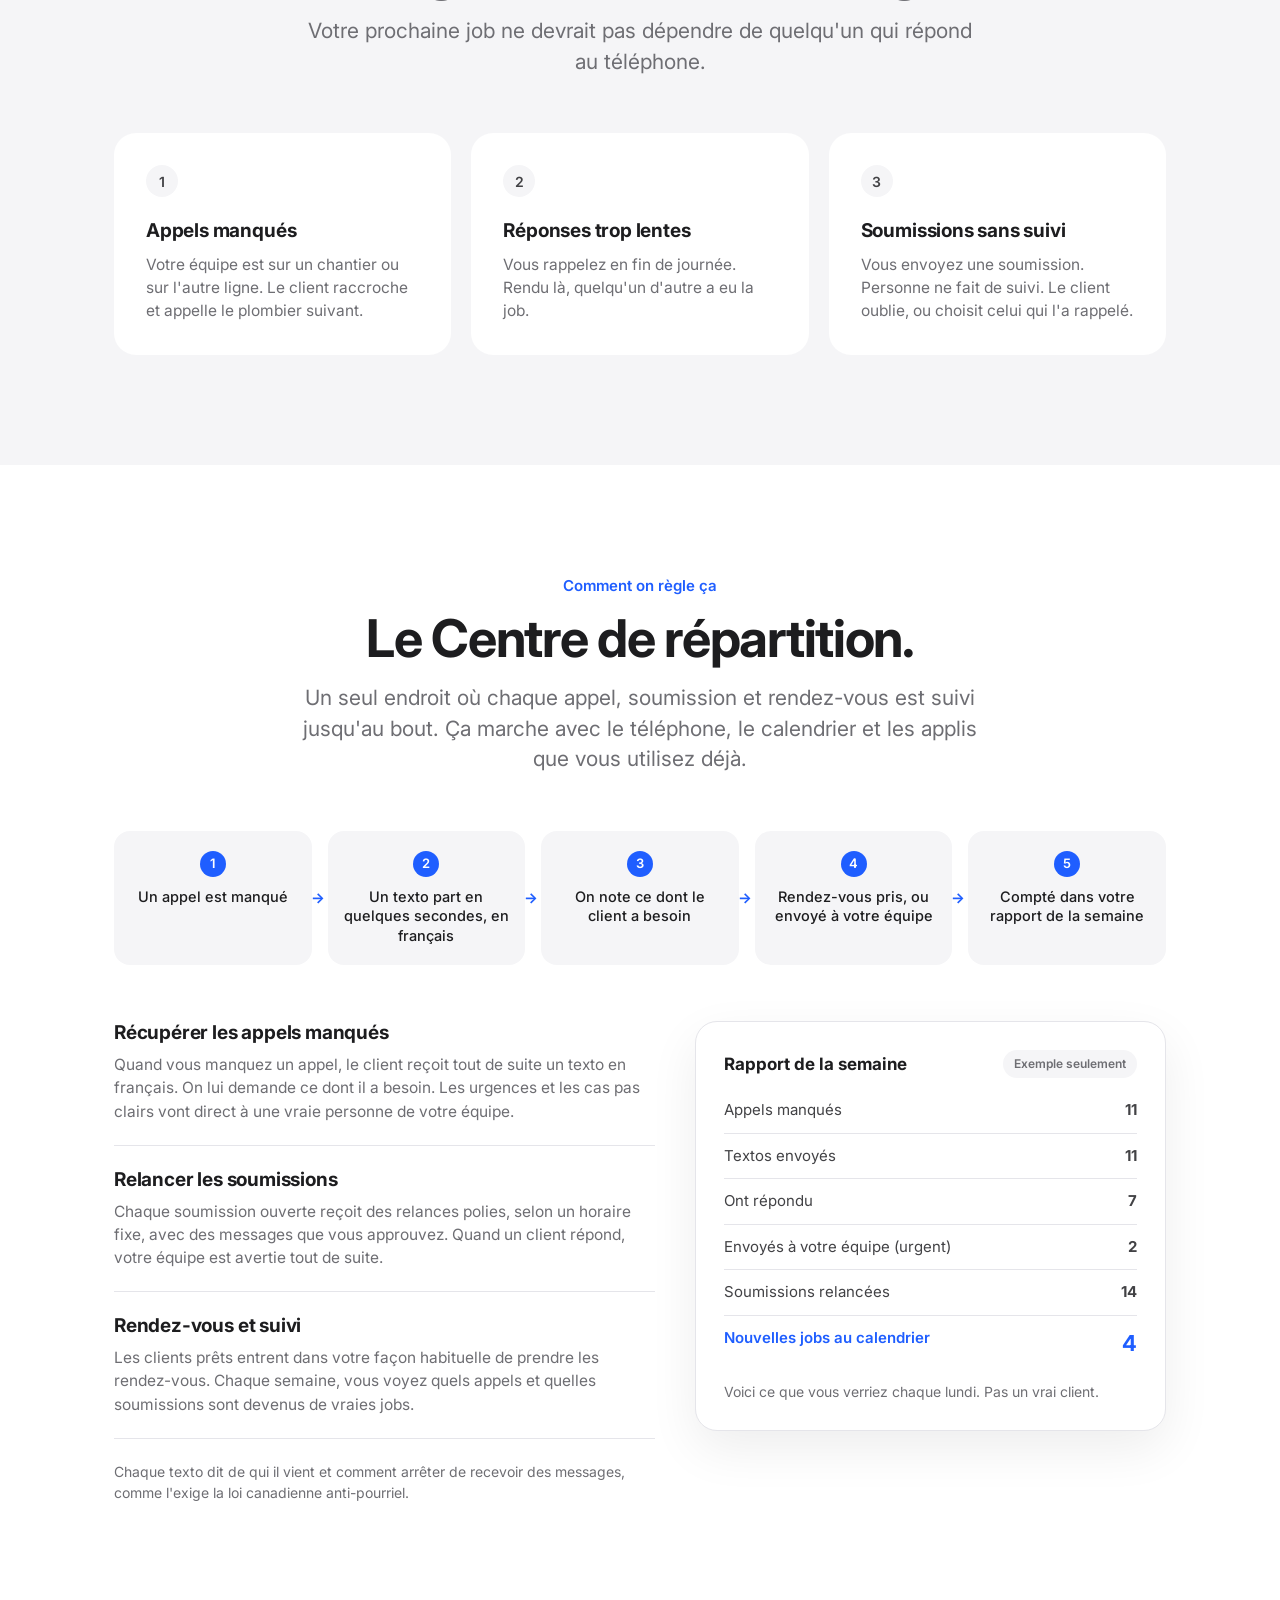
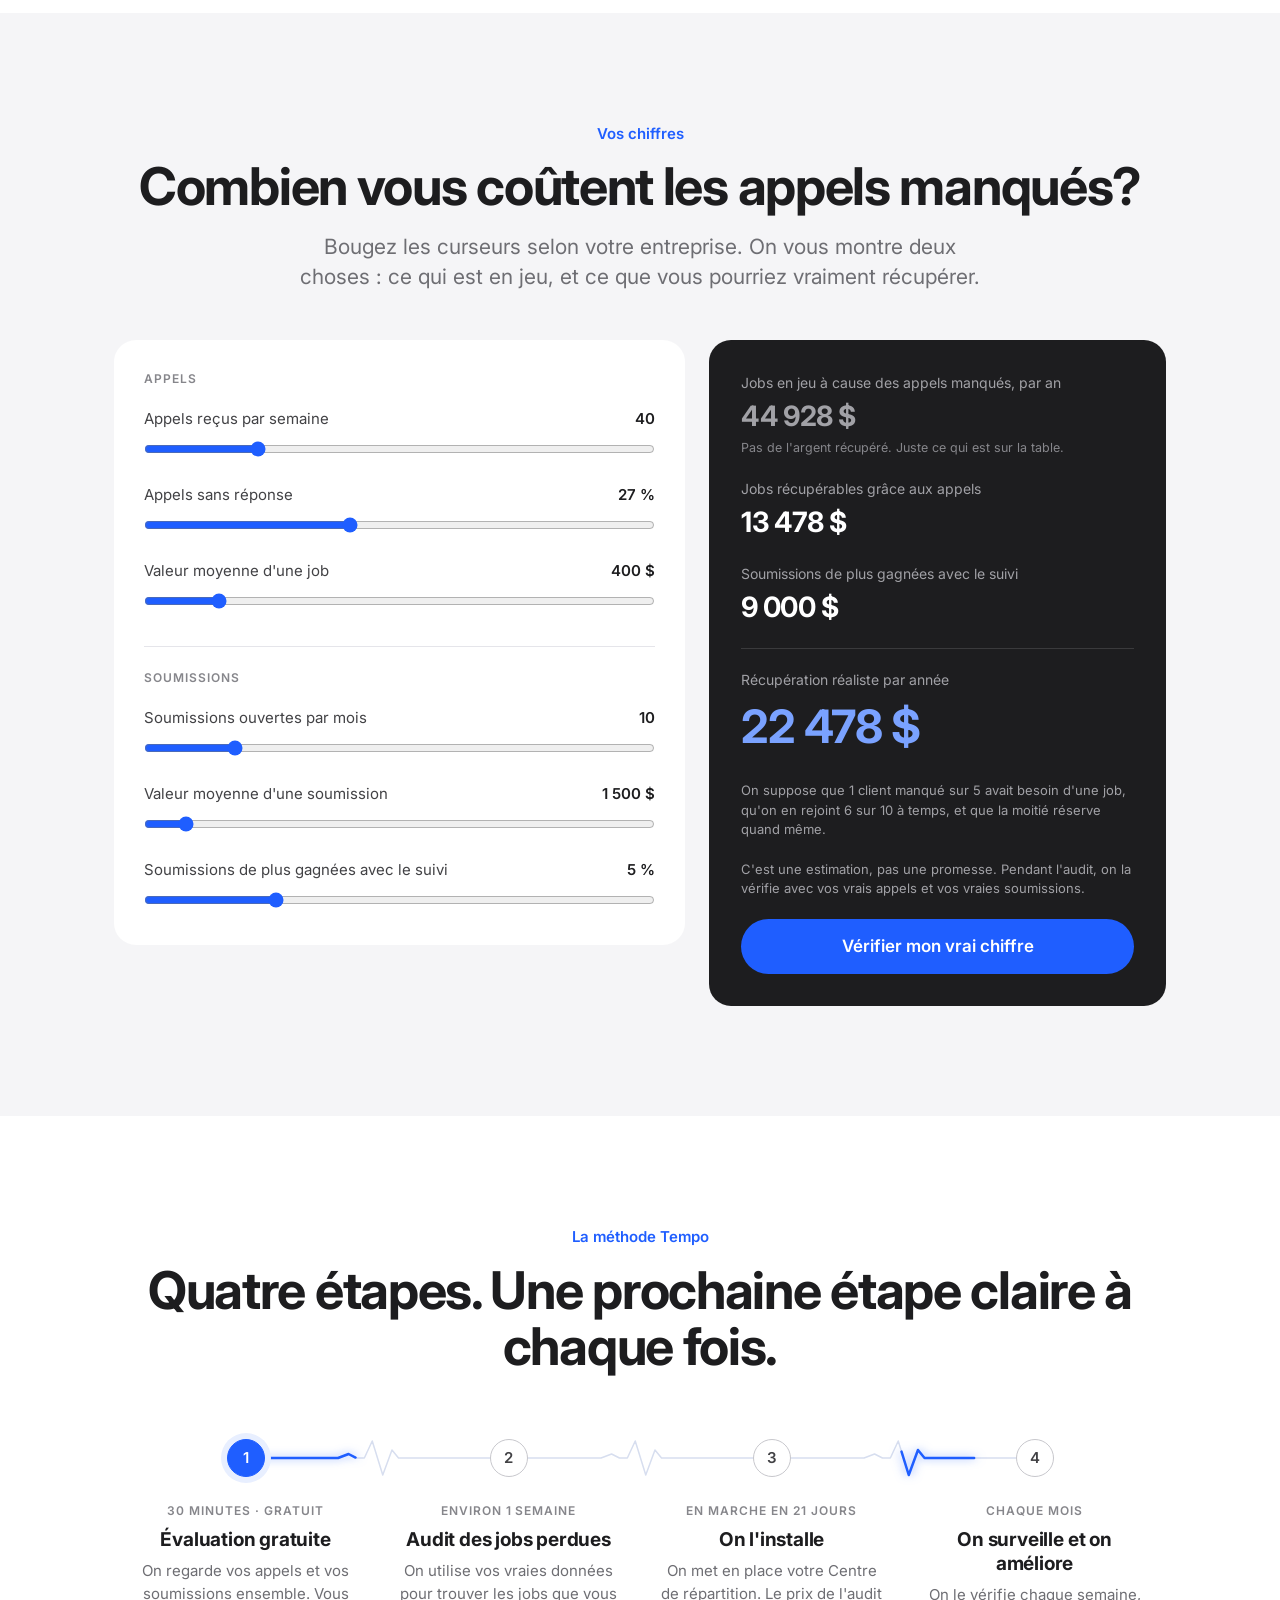
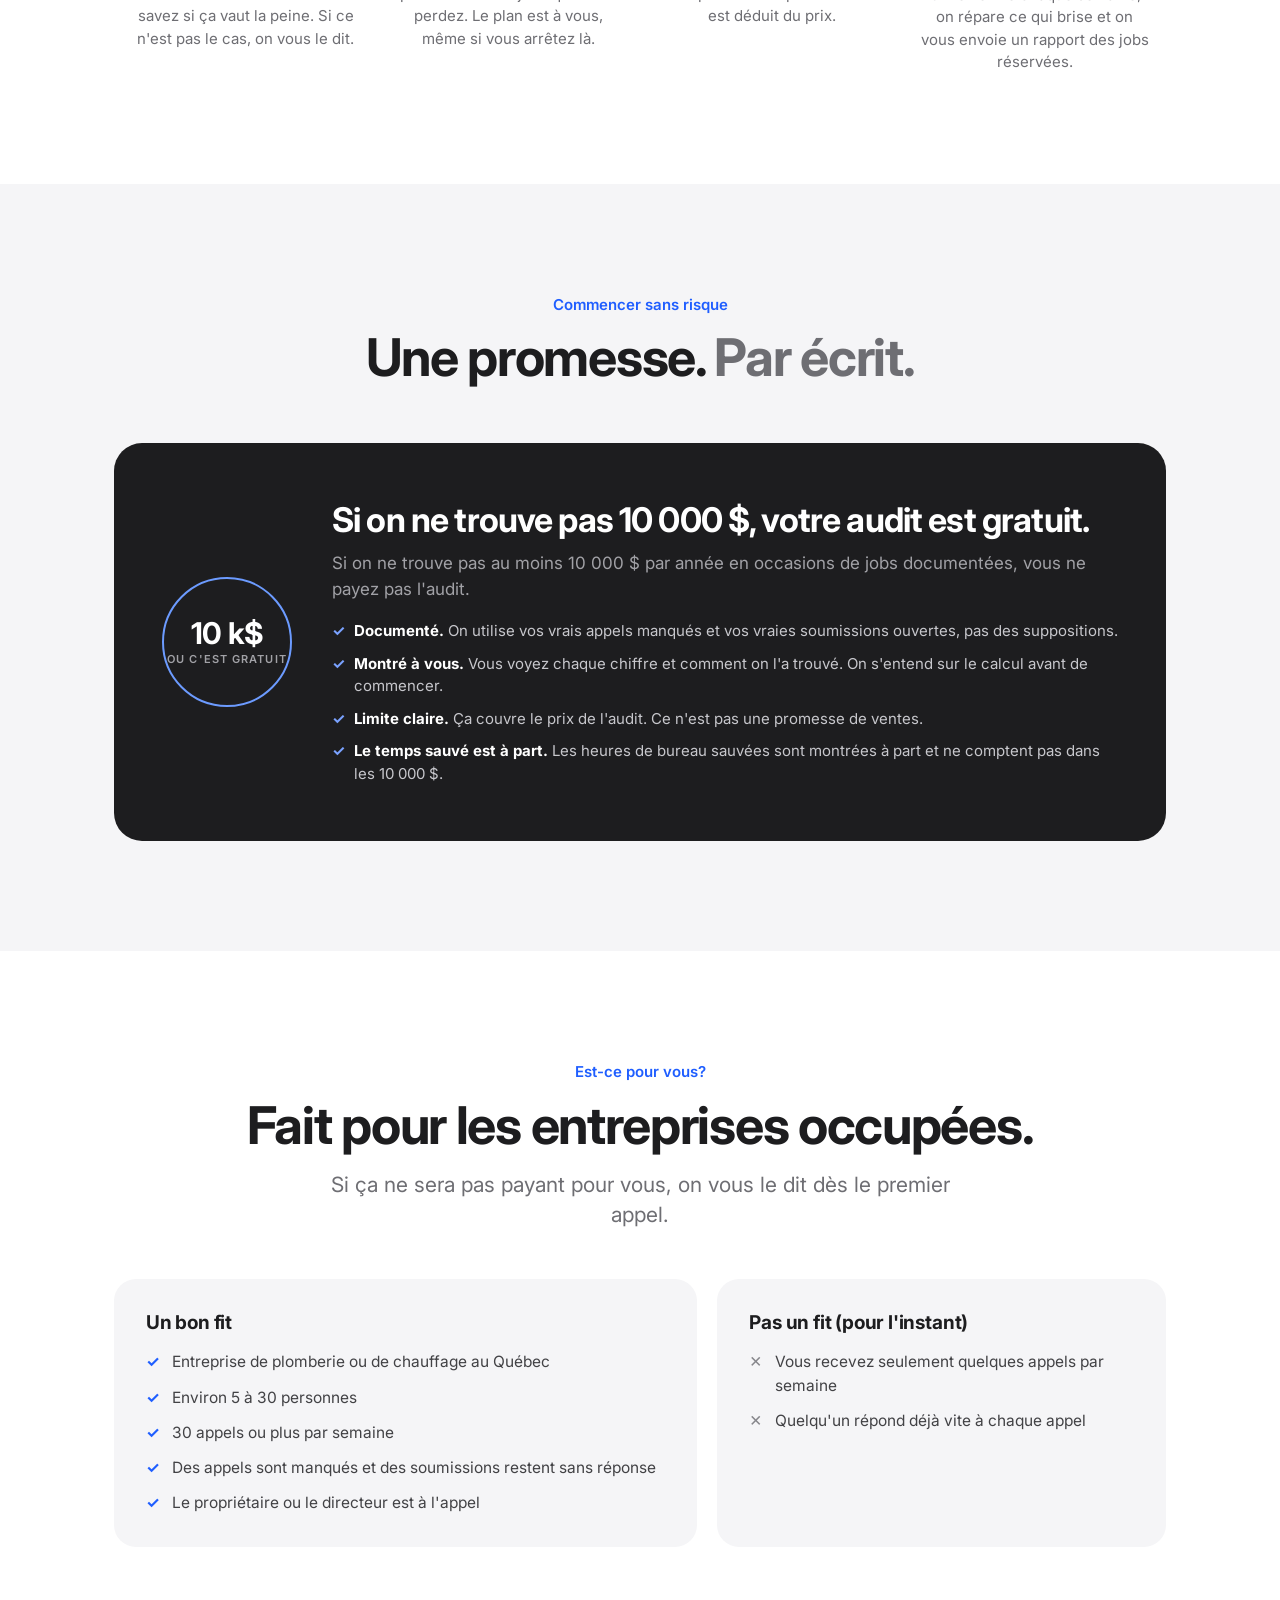
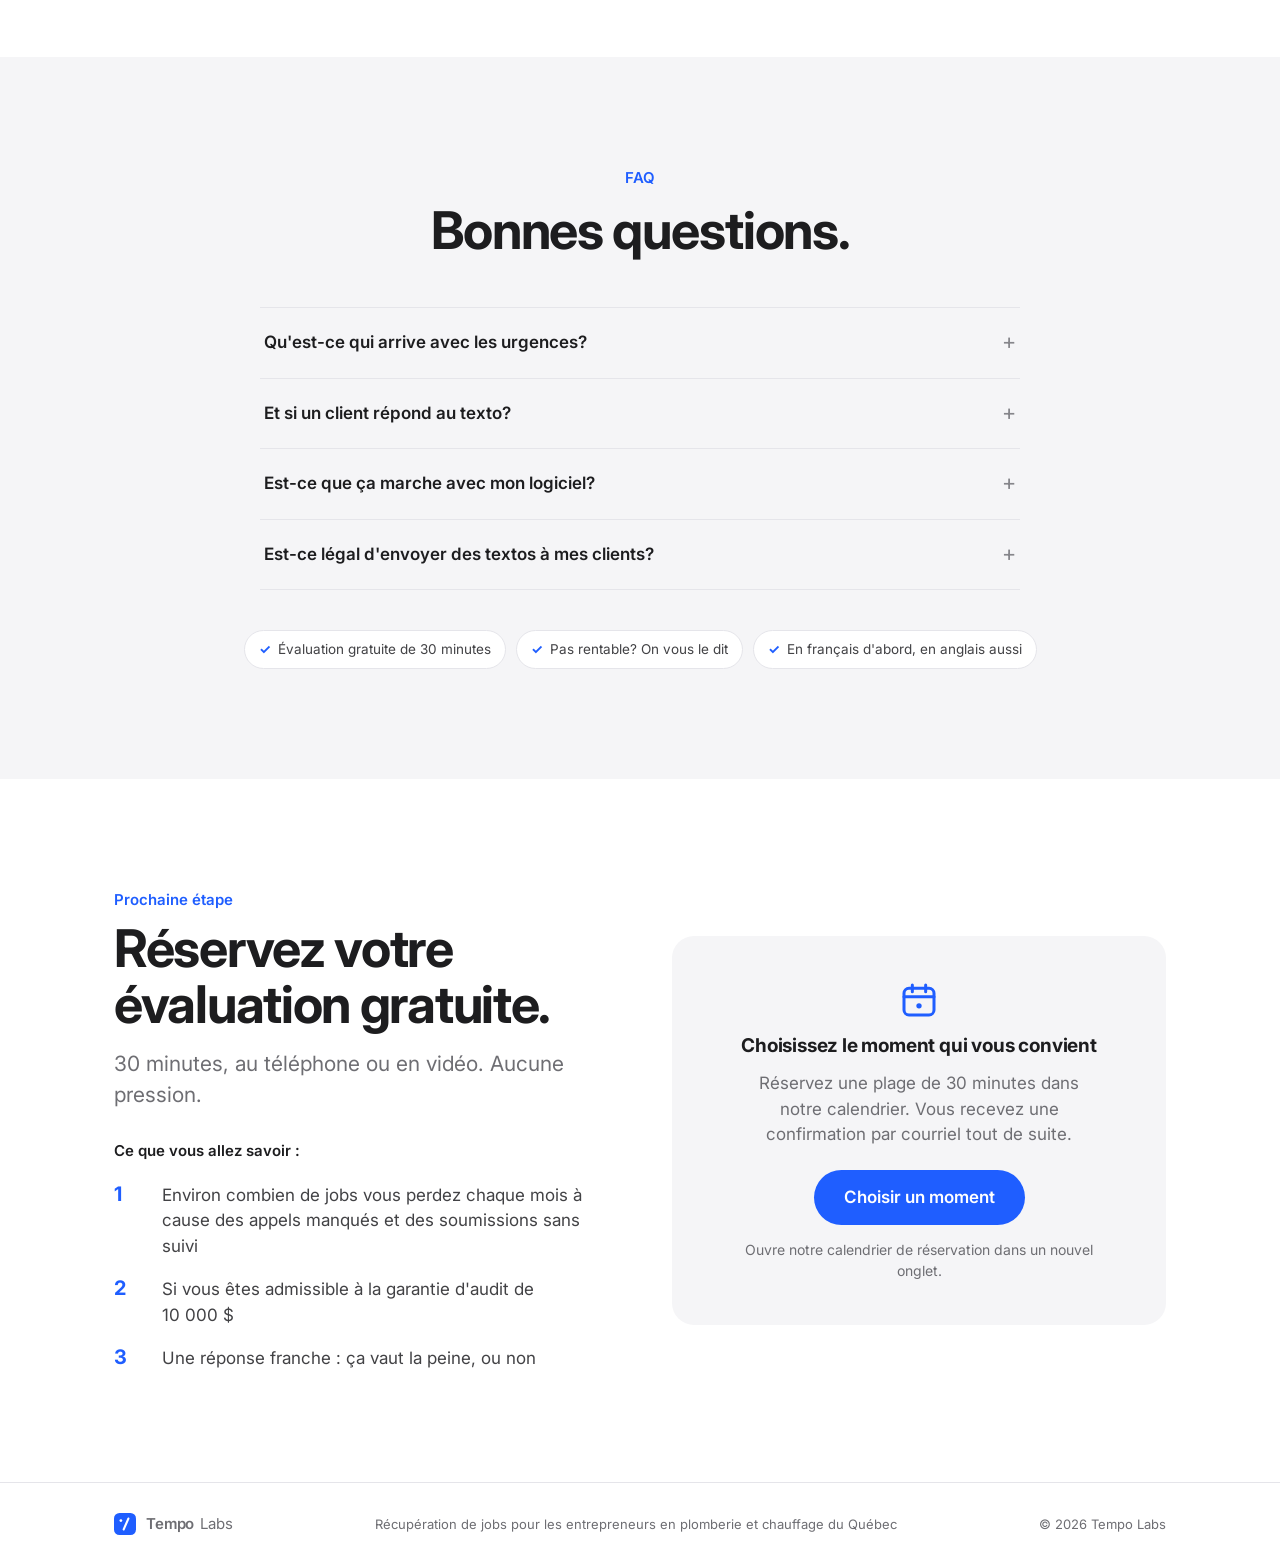
==== commit 8791b6e9: "Simplify calculator, animate system flow, keep only the audit guarantee Drops the 21-day card (moves" ====
--- a/index.html
+++ b/index.html
@@ -123,9 +123,6 @@
         <h4 data-i18n="calc.g1">Calls</h4>
         <div class="sl"><label for="c-calls"><span data-i18n="calc.calls">Calls you get each week</span><output id="o-calls"></output></label><input type="range" id="c-calls" min="10" max="150" step="5" value="40"></div>
         <div class="sl"><label for="c-miss"><span data-i18n="calc.miss">Calls nobody answers</span><output id="o-miss"></output></label><input type="range" id="c-miss" min="5" max="60" value="27"></div>
-        <div class="sl"><label for="c-need"><span data-i18n="calc.need">Missed callers who needed a job done</span><output id="o-need"></output></label><input type="range" id="c-need" min="5" max="50" value="20"></div>
-        <div class="sl"><label for="c-reach"><span data-i18n="calc.reach">Of those, how many we reach in time</span><output id="o-reach"></output></label><input type="range" id="c-reach" min="20" max="90" step="5" value="60"></div>
-        <div class="sl"><label for="c-book"><span data-i18n="calc.book">Of those reached, how many still book</span><output id="o-book"></output></label><input type="range" id="c-book" min="10" max="90" step="5" value="50"></div>
         <div class="sl"><label for="c-job"><span data-i18n="calc.job">Average job value</span><output id="o-job"></output></label><input type="range" id="c-job" min="150" max="2000" step="25" value="400"></div>
         <h4 data-i18n="calc.g2">Quotes</h4>
         <div class="sl"><label for="c-q"><span data-i18n="calc.q">Open quotes each month</span><output id="o-q"></output></label><input type="range" id="c-q" min="0" max="60" value="10"></div>
@@ -138,6 +135,7 @@
         <div class="row-out"><span data-i18n="calc.r2">Jobs you could win back from calls</span><b id="r-calls"></b></div>
         <div class="row-out"><span data-i18n="calc.r3">Extra quotes won with follow-up</span><b id="r-quotes"></b></div>
         <div class="row-out big"><span data-i18n="calc.r4">Realistic win-back each year</span><b id="r-total"></b></div>
+        <p class="calc-note" data-i18n="calc.asm">We assume 1 in 5 missed callers needed a job, we reach 6 in 10 of them in time, and half of those still book.</p>
         <p class="calc-note" data-i18n="calc.note">This is an estimate, not a promise. In the audit, we check it against your real calls and quotes.</p>
         <a href="#book" class="btn" data-i18n="calc.cta">Check my real number</a>
       </div>
@@ -165,7 +163,7 @@
 <section class="band center" id="audit">
   <div class="wrap">
     <span class="eyebrow" data-i18n="g.eyebrow">No-risk start</span>
-    <h2 data-i18n-html="g.h2">Two promises. <span class="dim">Both in writing.</span></h2>
+    <h2 data-i18n-html="g.h2">One promise. <span class="dim">In writing.</span></h2>
 
     <div class="guarantee reveal">
       <div class="seal"><span data-i18n="g.sealn">$10K</span><small data-i18n="g.seal">or it's free</small></div>
@@ -178,15 +176,6 @@
           <li data-i18n-html="g.t3"><b>Clear limit.</b> It covers the audit fee. It's not a promise of new sales.</li>
           <li data-i18n-html="g.t4"><b>Time saved is separate.</b> Office hours saved are shown on their own and don't count toward the $10,000.</li>
         </ul>
-      </div>
-    </div>
-
-    <div class="g2 reveal">
-      <div class="seal-sm">21<small data-i18n="g.seal2">days</small></div>
-      <div>
-        <h3 data-i18n="g.2h">Live in 21 days, or you don't pay the rest.</h3>
-        <p data-i18n="g.2">Your system is running within 21 days of getting access to your phone line, calendar, email and quote list. If not, we drop the rest of the build bill. If you already paid in full, we refund that part.</p>
-        <p class="fine" data-i18n="g.2s">"Live" means missed-call texts, quote follow-ups and your weekly report are all running. Doesn't apply if access comes late or the job changes.</p>
       </div>
     </div>
   </div>
@@ -213,7 +202,6 @@
         <ul>
           <li data-i18n="fit.n1">You get only a few calls a week</li>
           <li data-i18n="fit.n2">Someone already answers every call fast</li>
-          <li data-i18n="fit.n3">You want a full custom software build</li>
         </ul>
       </div>
     </div>
@@ -225,11 +213,9 @@
     <span class="eyebrow">FAQ</span>
     <h2 data-i18n="faq.h2">Good questions.</h2>
     <div class="faq">
-      <details><summary data-i18n="q1">Do you have results yet?</summary><p data-i18n="a1">We're running our first pilot shops now. Before we turn anything on, we measure your numbers. That way you see exactly what changed, with real data.</p></details>
       <details><summary data-i18n="q2">What happens with emergencies?</summary><p data-i18n="a2">Urgent calls, like a burst pipe or no heat, go straight to a real person on your team. The system never handles an emergency on its own.</p></details>
       <details><summary data-i18n="q3">What if a customer writes back?</summary><p data-i18n="a3">Your team gets told right away, with the full message. You decide how to answer.</p></details>
-      <details><summary data-i18n="q4">What counts toward the $10,000?</summary><p data-i18n="a4">Jobs you're likely losing from missed calls and open quotes, based on your real call logs and quote list. You see each number and how we got it. Time saved is shown on its own.</p></details>
-      <details><summary data-i18n="q5">Does it work with my software?</summary><p data-i18n="a5">We work with the phone line, calendar and booking tool you already use. We check this on the free call before you pay anything.</p></details>
+      <details><summary data-i18n="q5">Does it work with my software?</summary><p data-i18n="a5">We work with the phone line, calendar and booking tool you already use. We check this on the free call before you pay anything. We also offer custom builds.</p></details>
       <details><summary data-i18n="q6">Is it legal to text my customers?</summary><p data-i18n="a6">Yes, when it's done right. Every message follows Canada's anti-spam law: it says who it's from and how to stop. All texts are in French first.</p></details>
     </div>
     <div class="checks">
@@ -298,34 +284,30 @@
   "rp.h":"Rapport de la semaine","rp.tag":"Exemple seulement","rp.1":"Appels manqués","rp.2":"Textos envoyés","rp.3":"Ont répondu","rp.4":"Envoyés à votre équipe (urgent)","rp.5":"Soumissions relancées","rp.6":"Nouvelles jobs au calendrier","rp.cap":"Voici ce que vous verriez chaque lundi. Pas un vrai client.",
   "calc.eyebrow":"Vos chiffres","calc.h2":"Combien vous coûtent les appels manqués?",
   "calc.sub":"Bougez les curseurs selon votre entreprise. On vous montre deux choses : ce qui est en jeu, et ce que vous pourriez vraiment récupérer.",
-  "calc.g1":"Appels","calc.calls":"Appels reçus par semaine","calc.miss":"Appels sans réponse","calc.need":"Clients manqués qui avaient besoin d'une job","calc.reach":"De ceux-là, combien on rejoint à temps","calc.book":"De ceux rejoints, combien réservent quand même","calc.job":"Valeur moyenne d'une job",
+  "calc.g1":"Appels","calc.calls":"Appels reçus par semaine","calc.miss":"Appels sans réponse","calc.job":"Valeur moyenne d'une job",
   "calc.g2":"Soumissions","calc.q":"Soumissions ouvertes par mois","calc.qv":"Valeur moyenne d'une soumission","calc.qw":"Soumissions de plus gagnées avec le suivi",
   "calc.r1":"Jobs en jeu à cause des appels manqués, par an","calc.r1s":"Pas de l'argent récupéré. Juste ce qui est sur la table.",
   "calc.r2":"Jobs récupérables grâce aux appels","calc.r3":"Soumissions de plus gagnées avec le suivi","calc.r4":"Récupération réaliste par année",
+  "calc.asm":"On suppose que 1 client manqué sur 5 avait besoin d'une job, qu'on en rejoint 6 sur 10 à temps, et que la moitié réserve quand même.",
   "calc.note":"C'est une estimation, pas une promesse. Pendant l'audit, on la vérifie avec vos vrais appels et vos vraies soumissions.","calc.cta":"Vérifier mon vrai chiffre",
   "how.eyebrow":"La méthode Tempo","how.h2":"Quatre étapes. Une prochaine étape claire à chaque fois.",
   "how.1k":"30 minutes · Gratuit","how.1h":"Évaluation gratuite","how.1":"On regarde vos appels et vos soumissions ensemble. Vous savez si ça vaut la peine. Si ce n'est pas le cas, on vous le dit.",
   "how.2k":"Environ 1 semaine","how.2h":"Audit des jobs perdues","how.2":"On utilise vos vraies données pour trouver les jobs que vous perdez. Le plan est à vous, même si vous arrêtez là.",
   "how.3k":"En marche en 21 jours","how.3h":"On l'installe","how.3":"On met en place votre Centre de répartition. Le prix de l'audit est déduit du prix.",
   "how.4k":"Chaque mois","how.4h":"On surveille et on améliore","how.4":"On le vérifie chaque semaine, on répare ce qui brise et on vous envoie un rapport des jobs réservées.",
-  "g.eyebrow":"Commencer sans risque","g.h2":"Deux promesses. <span class=\"dim\">Les deux par écrit.</span>","g.sealn":"10 k$","g.seal":"ou c'est gratuit",
+  "g.eyebrow":"Commencer sans risque","g.h2":"Une promesse. <span class=\"dim\">Par écrit.</span>","g.sealn":"10 k$","g.seal":"ou c'est gratuit",
   "g.1h":"Si on ne trouve pas 10 000 $, votre audit est gratuit.","g.1":"Si on ne trouve pas au moins 10 000 $ par année en occasions de jobs documentées, vous ne payez pas l'audit.",
   "g.t1":"<b>Documenté.</b> On utilise vos vrais appels manqués et vos vraies soumissions ouvertes, pas des suppositions.",
   "g.t2":"<b>Montré à vous.</b> Vous voyez chaque chiffre et comment on l'a trouvé. On s'entend sur le calcul avant de commencer.",
   "g.t3":"<b>Limite claire.</b> Ça couvre le prix de l'audit. Ce n'est pas une promesse de ventes.",
   "g.t4":"<b>Le temps sauvé est à part.</b> Les heures de bureau sauvées sont montrées à part et ne comptent pas dans les 10 000 $.",
-  "g.seal2":"jours","g.2h":"En marche en 21 jours, sinon vous ne payez pas le reste.",
-  "g.2":"Votre système roule dans les 21 jours après qu'on a accès à votre ligne téléphonique, votre calendrier, votre courriel et votre liste de soumissions. Sinon, on annule le reste de la facture. Si vous avez déjà tout payé, on vous rembourse cette partie.",
-  "g.2s":"« En marche » veut dire que les textos après un appel manqué, les relances de soumissions et le rapport de la semaine fonctionnent tous. Ne s'applique pas si les accès arrivent en retard ou si le projet change.",
   "fit.eyebrow":"Est-ce pour vous?","fit.h2":"Fait pour les entreprises occupées.","fit.sub":"Si ça ne sera pas payant pour vous, on vous le dit dès le premier appel.",
   "fit.yh":"Un bon fit","fit.y1":"Entreprise de plomberie ou de chauffage au Québec","fit.y2":"Environ 5 à 30 personnes","fit.y3":"30 appels ou plus par semaine","fit.y4":"Des appels sont manqués et des soumissions restent sans réponse","fit.y5":"Le propriétaire ou le directeur est à l'appel",
-  "fit.nh":"Pas un fit (pour l'instant)","fit.n1":"Vous recevez seulement quelques appels par semaine","fit.n2":"Quelqu'un répond déjà vite à chaque appel","fit.n3":"Vous voulez un logiciel 100 % sur mesure",
+  "fit.nh":"Pas un fit (pour l'instant)","fit.n1":"Vous recevez seulement quelques appels par semaine","fit.n2":"Quelqu'un répond déjà vite à chaque appel",
   "faq.h2":"Bonnes questions.",
-  "q1":"Avez-vous déjà des résultats?","a1":"On travaille avec nos premières entreprises pilotes en ce moment. Avant de partir quoi que ce soit, on mesure vos chiffres. Comme ça, vous voyez exactement ce qui a changé, avec de vraies données.",
   "q2":"Qu'est-ce qui arrive avec les urgences?","a2":"Les appels urgents, comme un tuyau qui a éclaté ou une panne de chauffage, vont direct à une vraie personne de votre équipe. Le système ne gère jamais une urgence tout seul.",
   "q3":"Et si un client répond au texto?","a3":"Votre équipe est avertie tout de suite, avec le message au complet. C'est vous qui décidez quoi répondre.",
-  "q4":"Qu'est-ce qui compte dans les 10 000 $?","a4":"Les jobs que vous perdez probablement à cause des appels manqués et des soumissions ouvertes, selon votre vrai registre d'appels et votre liste de soumissions. Vous voyez chaque chiffre et comment on l'a trouvé. Le temps sauvé est montré à part.",
-  "q5":"Est-ce que ça marche avec mon logiciel?","a5":"On travaille avec la ligne téléphonique, le calendrier et l'outil de rendez-vous que vous avez déjà. On le vérifie pendant l'appel gratuit, avant que vous payiez quoi que ce soit.",
+  "q5":"Est-ce que ça marche avec mon logiciel?","a5":"On travaille avec la ligne téléphonique, le calendrier et l'outil de rendez-vous que vous avez déjà. On le vérifie pendant l'appel gratuit, avant que vous payiez quoi que ce soit. On offre aussi des solutions sur mesure.",
   "q6":"Est-ce légal d'envoyer des textos à mes clients?","a6":"Oui, quand c'est bien fait. Chaque message respecte la loi canadienne anti-pourriel : il dit de qui il vient et comment arrêter. Tous les textos sont d'abord en français.",
   "ck.1":"Évaluation gratuite de 30 minutes","ck.2":"Pas rentable? On vous le dit","ck.3":"En français d'abord, en anglais aussi",
   "bk.eyebrow":"Prochaine étape","bk.h2":"Réservez votre évaluation gratuite.","bk.sub":"30 minutes, au téléphone ou en vidéo. Aucune pression.",
@@ -338,14 +320,15 @@
 <script>
 (() => {
   const $ = id => document.getElementById(id);
-  const ids = ["calls","miss","need","reach","book","job","q","qv","qw"];
-  const pct = ["miss","need","reach","book","qw"], money = ["job","qv"];
+  const ids = ["calls","miss","job","q","qv","qw"];
+  const pct = ["miss","qw"], money = ["job","qv"];
+  const NEED = 0.2, REACH = 0.6, BOOK = 0.5;
   function render(){
     const v = {}; ids.forEach(k => v[k] = +$("c-" + k).value);
     ids.forEach(k => $("o-" + k).textContent = pct.includes(k) ? v[k] + (Site.lang === "fr" ? " %" : "%") :money.includes(k) ? Site.money(v[k]) : Site.num(v[k]));
     const missedYear = v.calls * 52 * v.miss / 100;
-    const stake = missedYear * v.need / 100 * v.job;
-    const fromCalls = stake * v.reach / 100 * v.book / 100;
+    const stake = missedYear * NEED * v.job;
+    const fromCalls = stake * REACH * BOOK;
     const fromQuotes = v.q * 12 * v.qv * v.qw / 100;
     $("r-stake").textContent = Site.money(stake);
     $("r-calls").textContent = Site.money(fromCalls);
--- a/styles.css
+++ b/styles.css
@@ -151,7 +151,7 @@
 
 /* guarantees */
 .guarantee{margin-top:56px;background:var(--dark);color:#fff;border-radius:28px;padding:56px 48px;display:grid;grid-template-columns:auto 1fr;gap:40px;align-items:center;text-align:left}
-.guarantee .seal{width:130px;height:130px;border-radius:50%;border:2px solid #6c9bff;display:grid;place-items:center;text-align:center;font-weight:700;font-size:30px;letter-spacing:-.03em;line-height:1;color:#fff}
+.guarantee .seal{width:130px;height:130px;border-radius:50%;border:2px solid #6c9bff;display:grid;place-items:center;align-content:center;flex:none;text-align:center;font-weight:700;font-size:30px;letter-spacing:-.03em;line-height:1;color:#fff}
 .guarantee .seal small{display:block;font-size:11px;letter-spacing:.1em;text-transform:uppercase;color:#a1a1a6;font-weight:600;margin-top:6px}
 .guarantee h3{font-size:clamp(24px,3vw,34px);letter-spacing:-.025em;margin-bottom:10px}
 .guarantee p{color:#a1a1a6}
@@ -164,18 +164,21 @@
 .terms li{color:#c7c7cc;font-size:15px;padding-left:22px;position:relative}
 .terms li::before{content:"✓";position:absolute;left:0;color:#7aa2ff;font-weight:700}
 .terms b{color:#fff}
-.g2{margin-top:20px;background:#fff;border-radius:28px;padding:40px 48px;display:grid;grid-template-columns:auto 1fr;gap:40px;align-items:center;text-align:left}
-.g2 h3{font-size:clamp(22px,2.6vw,28px);letter-spacing:-.02em;margin-bottom:10px}
-.g2 p{color:var(--muted)}
-.g2 .fine{margin-top:12px}
-.seal-sm{width:130px;height:130px;border-radius:50%;border:2px solid var(--blue);display:grid;place-items:center;align-content:center;text-align:center;font-weight:700;font-size:38px;letter-spacing:-.03em;line-height:1;color:var(--blue)}
-.seal-sm small{display:block;font-size:11px;letter-spacing:.1em;text-transform:uppercase;color:var(--muted);font-weight:600;margin-top:6px}
-@media(max-width:700px){.g2{grid-template-columns:1fr;padding:32px 24px;gap:20px}.seal-sm{width:96px;height:96px;font-size:30px}}
 
 /* dispatch command center */
 .flowline{display:grid;grid-template-columns:repeat(5,1fr);gap:16px;margin-top:56px}
 .node{background:var(--band);border-radius:16px;padding:20px 14px;font-size:14.5px;font-weight:500;line-height:1.35;position:relative;display:flex;flex-direction:column;align-items:center;gap:10px}
-.node .n{width:26px;height:26px;border-radius:50%;background:var(--blue);color:#fff;font-size:13px;font-weight:600;display:grid;place-items:center}
+.node .n{width:26px;height:26px;border-radius:50%;background:var(--blue);color:#fff;font-size:13px;font-weight:600;display:grid;place-items:center;animation:node-beat 4s ease-out infinite}
+.node:not(:last-child)::after{animation:arrow-flow 4s ease-out infinite}
+.node:nth-child(2) .n,.node:nth-child(2)::after{animation-delay:.6s}
+.node:nth-child(3) .n,.node:nth-child(3)::after{animation-delay:1.2s}
+.node:nth-child(4) .n,.node:nth-child(4)::after{animation-delay:1.8s}
+.node:nth-child(5) .n{animation-delay:2.4s}
+.node{animation:node-glow 4s ease-out infinite}
+.node:nth-child(2){animation-delay:.6s}.node:nth-child(3){animation-delay:1.2s}.node:nth-child(4){animation-delay:1.8s}.node:nth-child(5){animation-delay:2.4s}
+@keyframes node-beat{0%{transform:scale(1);box-shadow:0 0 0 0 rgba(31,94,255,.45)}6%{transform:scale(1.25);box-shadow:0 0 0 7px rgba(31,94,255,.18)}16%{transform:scale(1);box-shadow:0 0 0 12px rgba(31,94,255,0)}100%{transform:scale(1)}}
+@keyframes node-glow{0%,18%,100%{background:var(--band)}6%{background:var(--blue-soft)}}
+@keyframes arrow-flow{0%,100%{opacity:.35}8%{opacity:1}22%{opacity:.35}}
 .node:not(:last-child)::after{content:"→";position:absolute;right:-13px;top:50%;transform:translateY(-50%);color:var(--blue);font-weight:700;z-index:1}
 @media(max-width:760px){.flowline{grid-template-columns:1fr;gap:18px}.node{flex-direction:row;text-align:left}.node:not(:last-child)::after{content:"↓";right:auto;left:50%;top:auto;bottom:-17px;transform:translateX(-50%)}}
 .dcc-grid{display:grid;grid-template-columns:1.15fr 1fr;gap:40px;margin-top:56px;text-align:left;align-items:start}
@@ -225,4 +228,4 @@
 
 .reveal{opacity:0;transform:translateY(14px);transition:opacity .7s ease,transform .7s ease}
 .reveal.in{opacity:1;transform:none}
-@media(prefers-reduced-motion:reduce){.ecg-beat,.step .dot{animation:none}.ecg-beat{stroke-dasharray:none}.reveal{opacity:1;transform:none;transition:none}html{scroll-behavior:auto}}
+@media(prefers-reduced-motion:reduce){.ecg-beat,.step .dot,.node,.node .n,.node::after{animation:none!important}.ecg-beat{stroke-dasharray:none}.reveal{opacity:1;transform:none;transition:none}html{scroll-behavior:auto}}
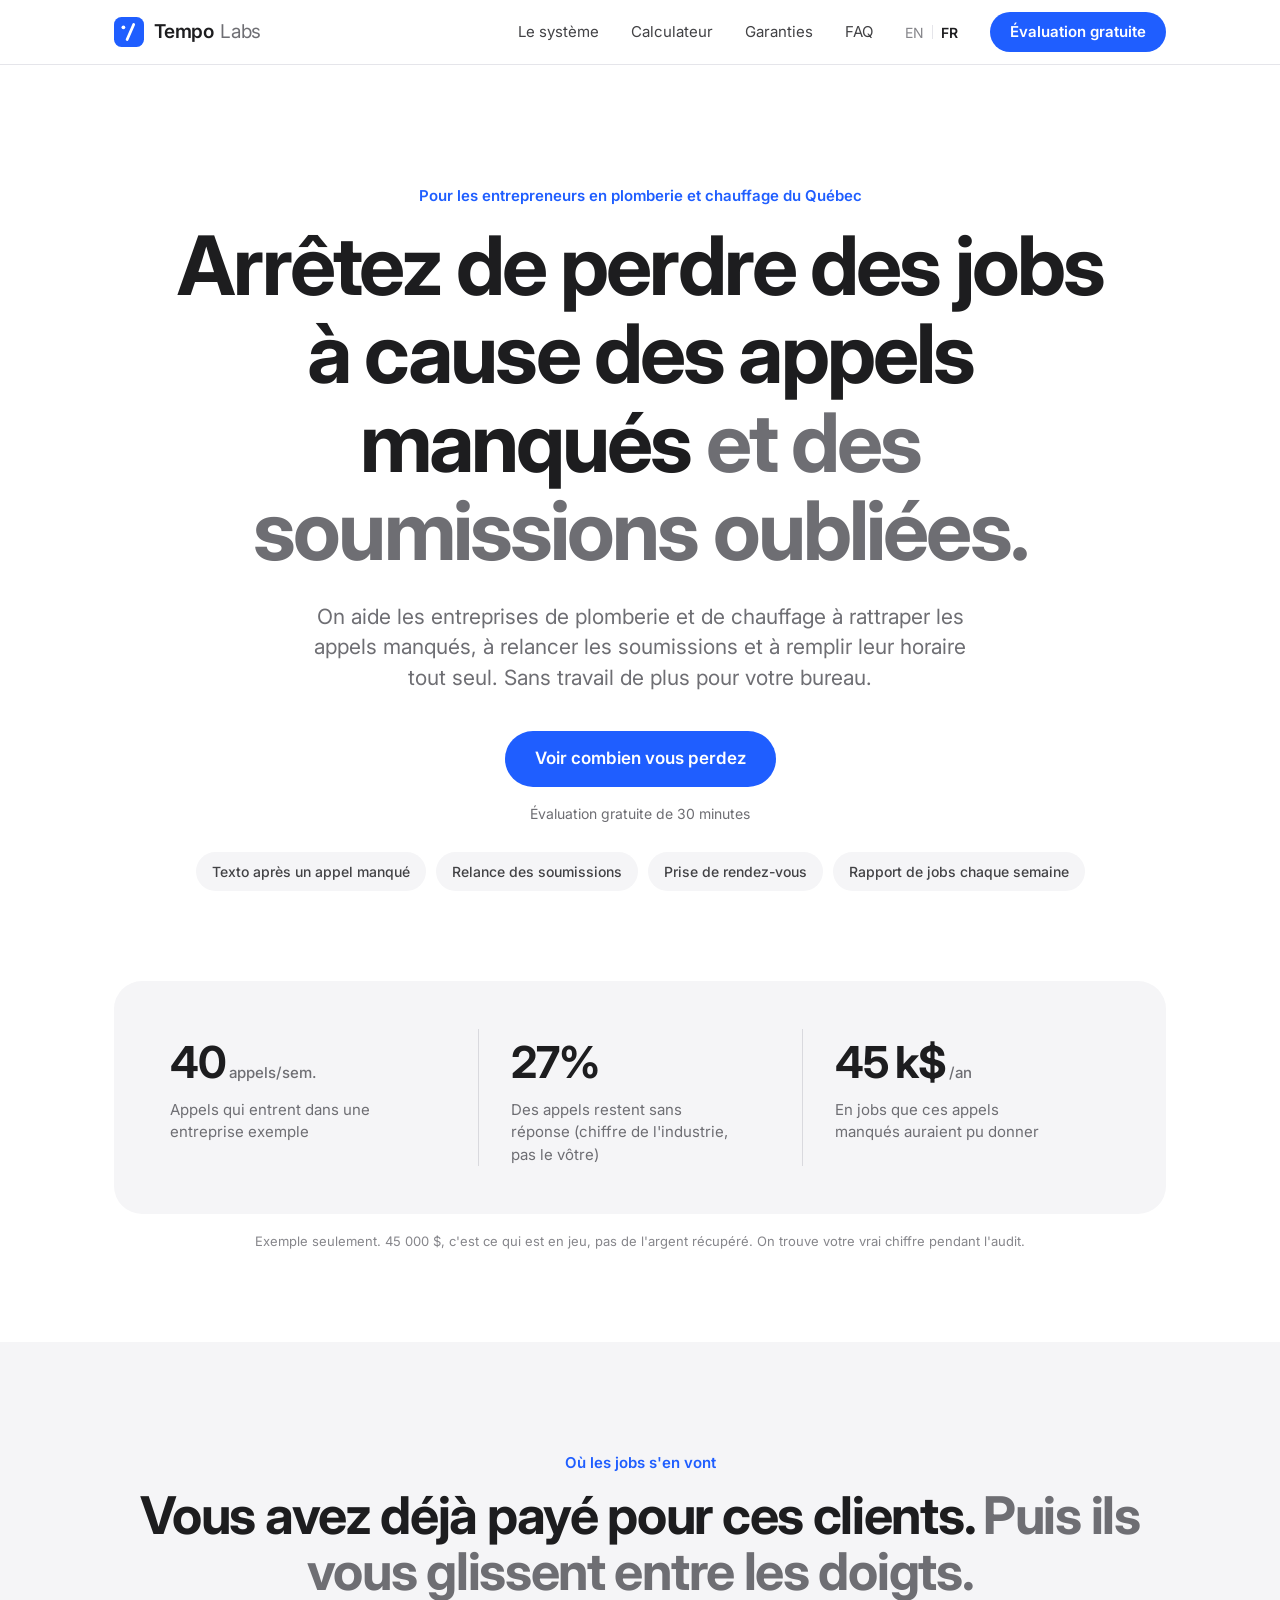
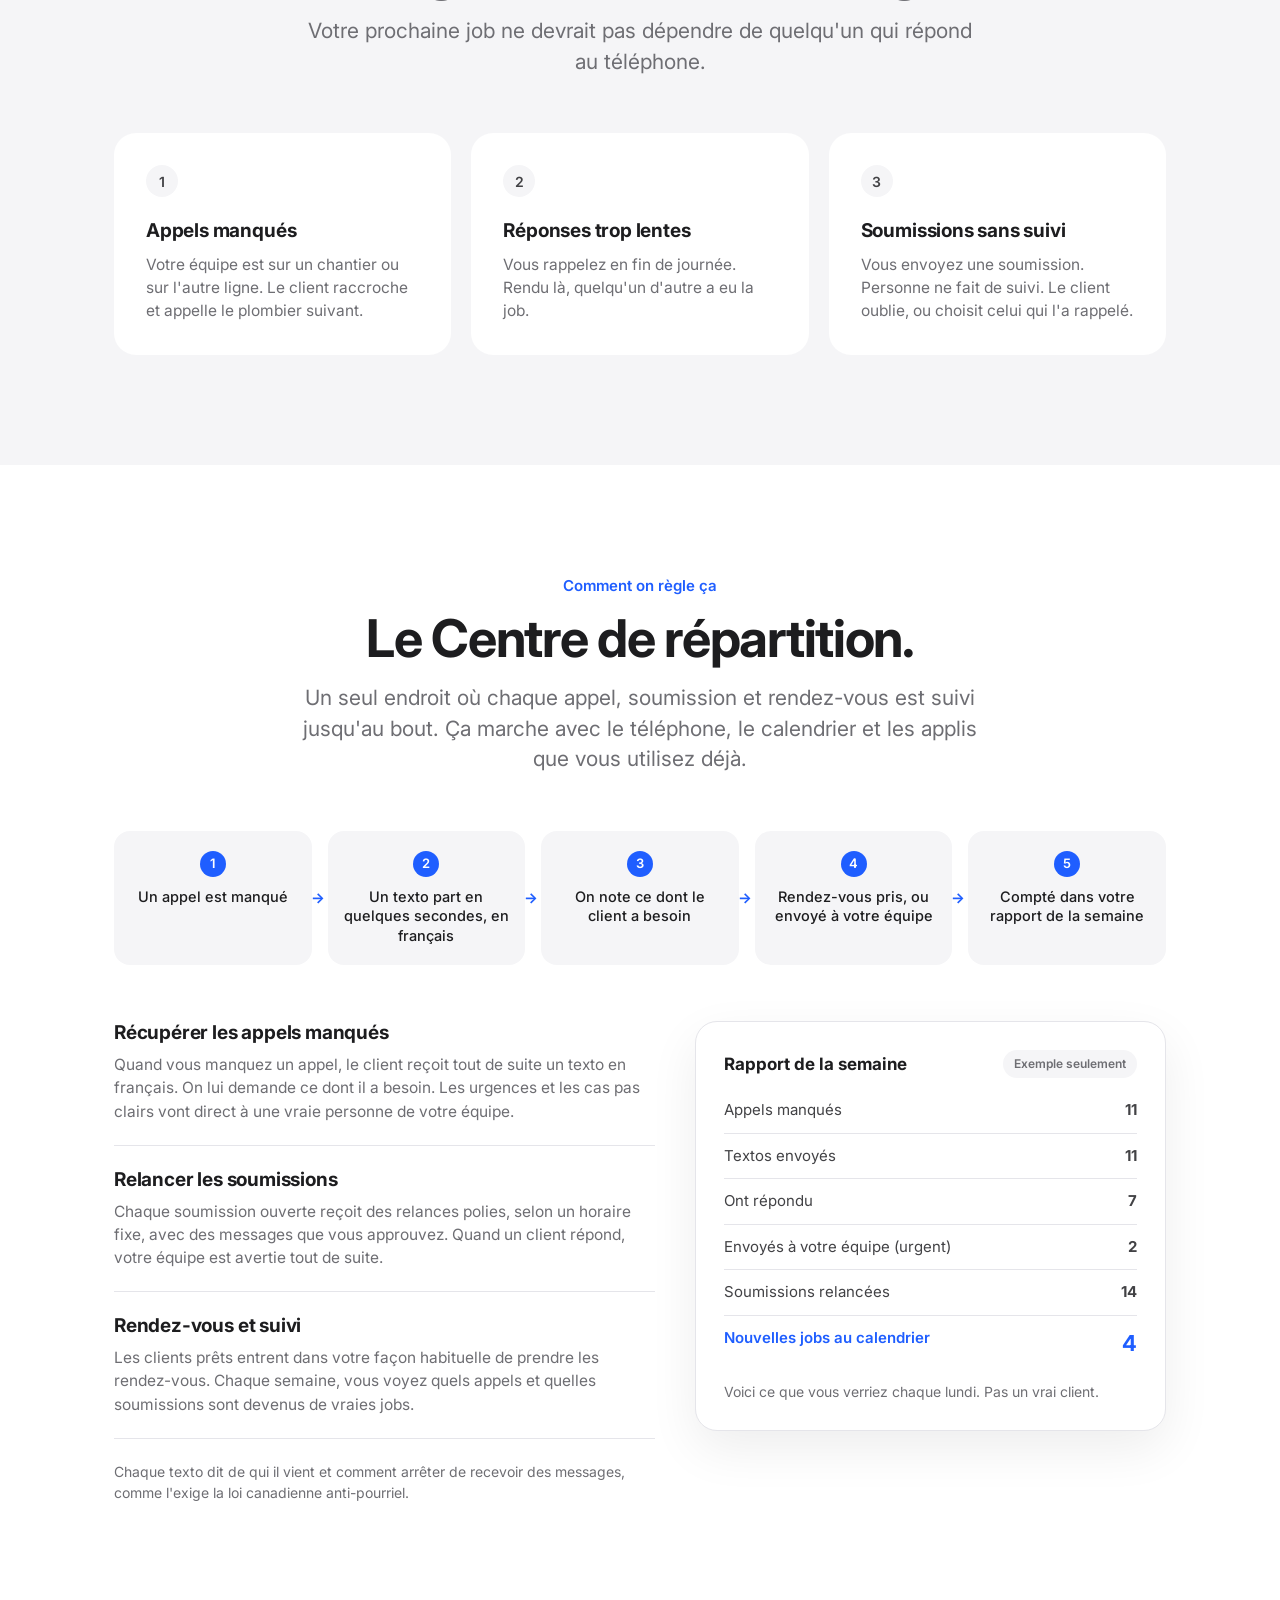
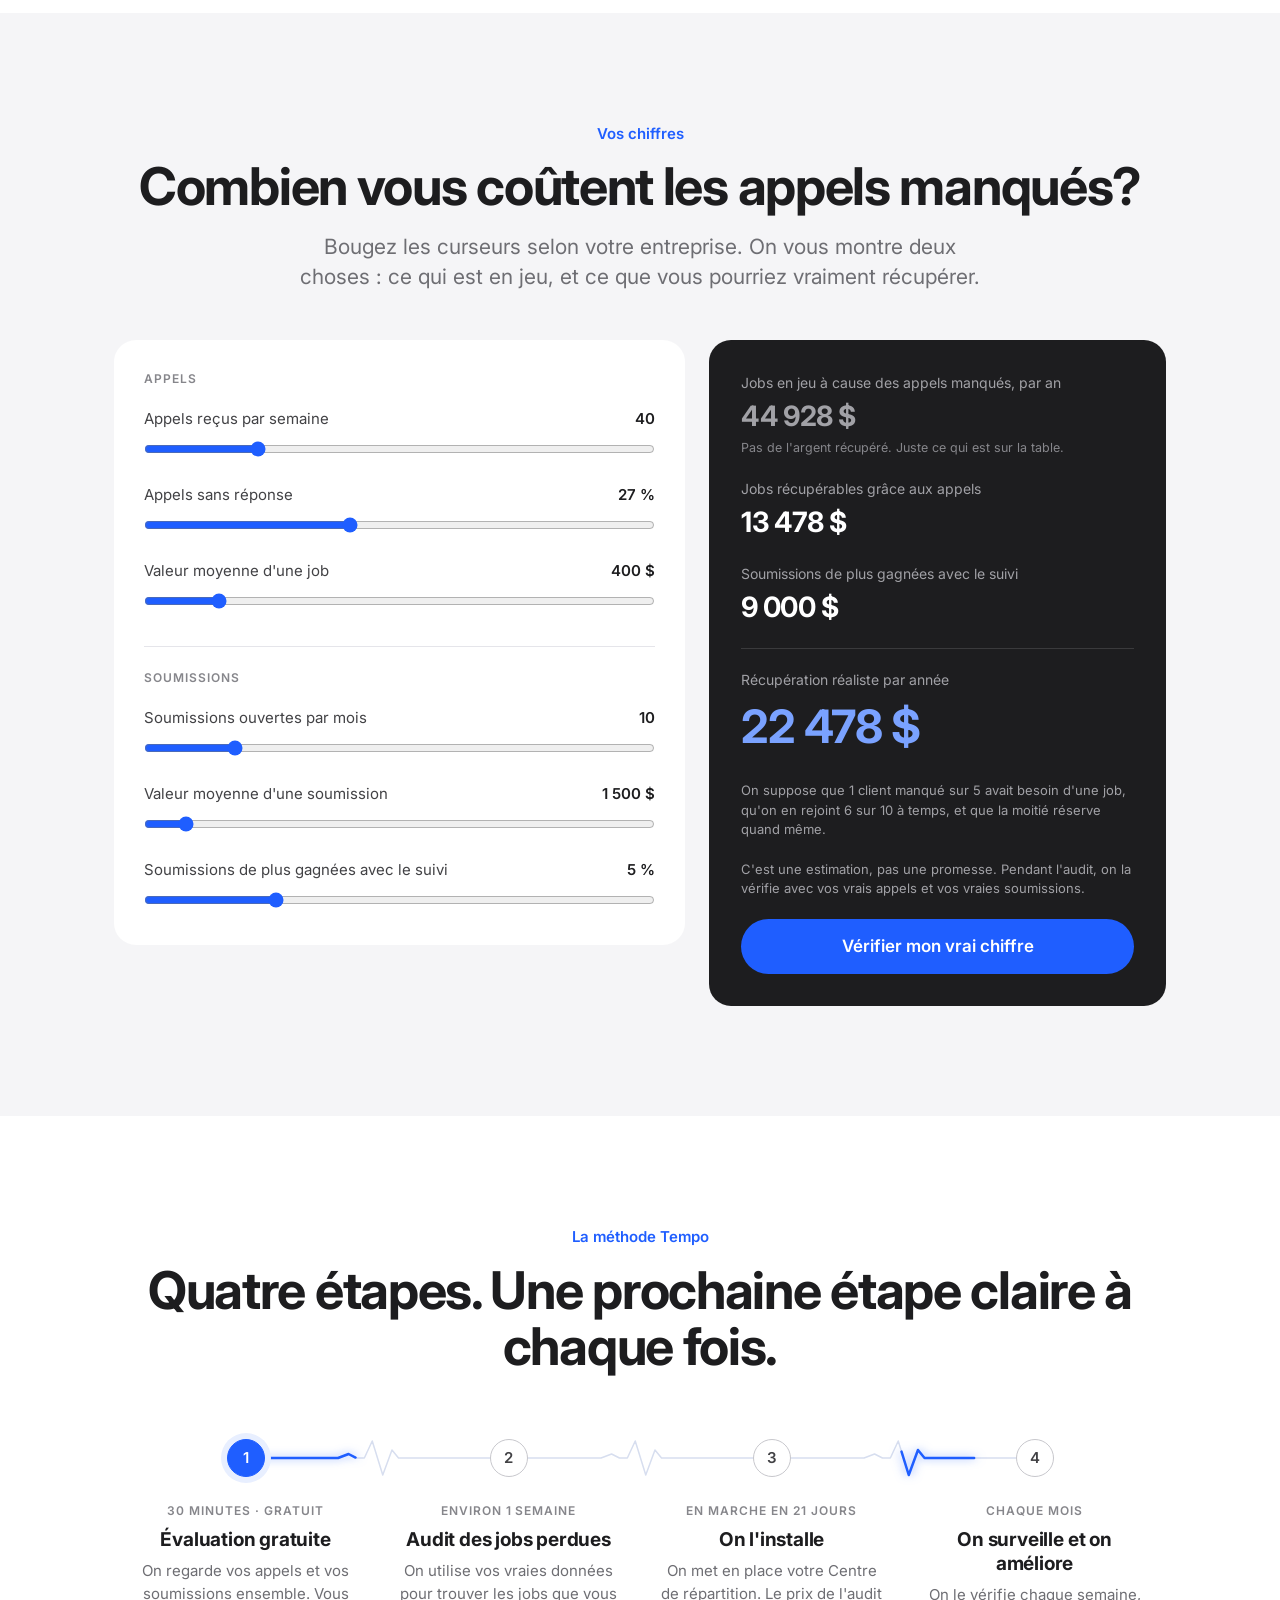
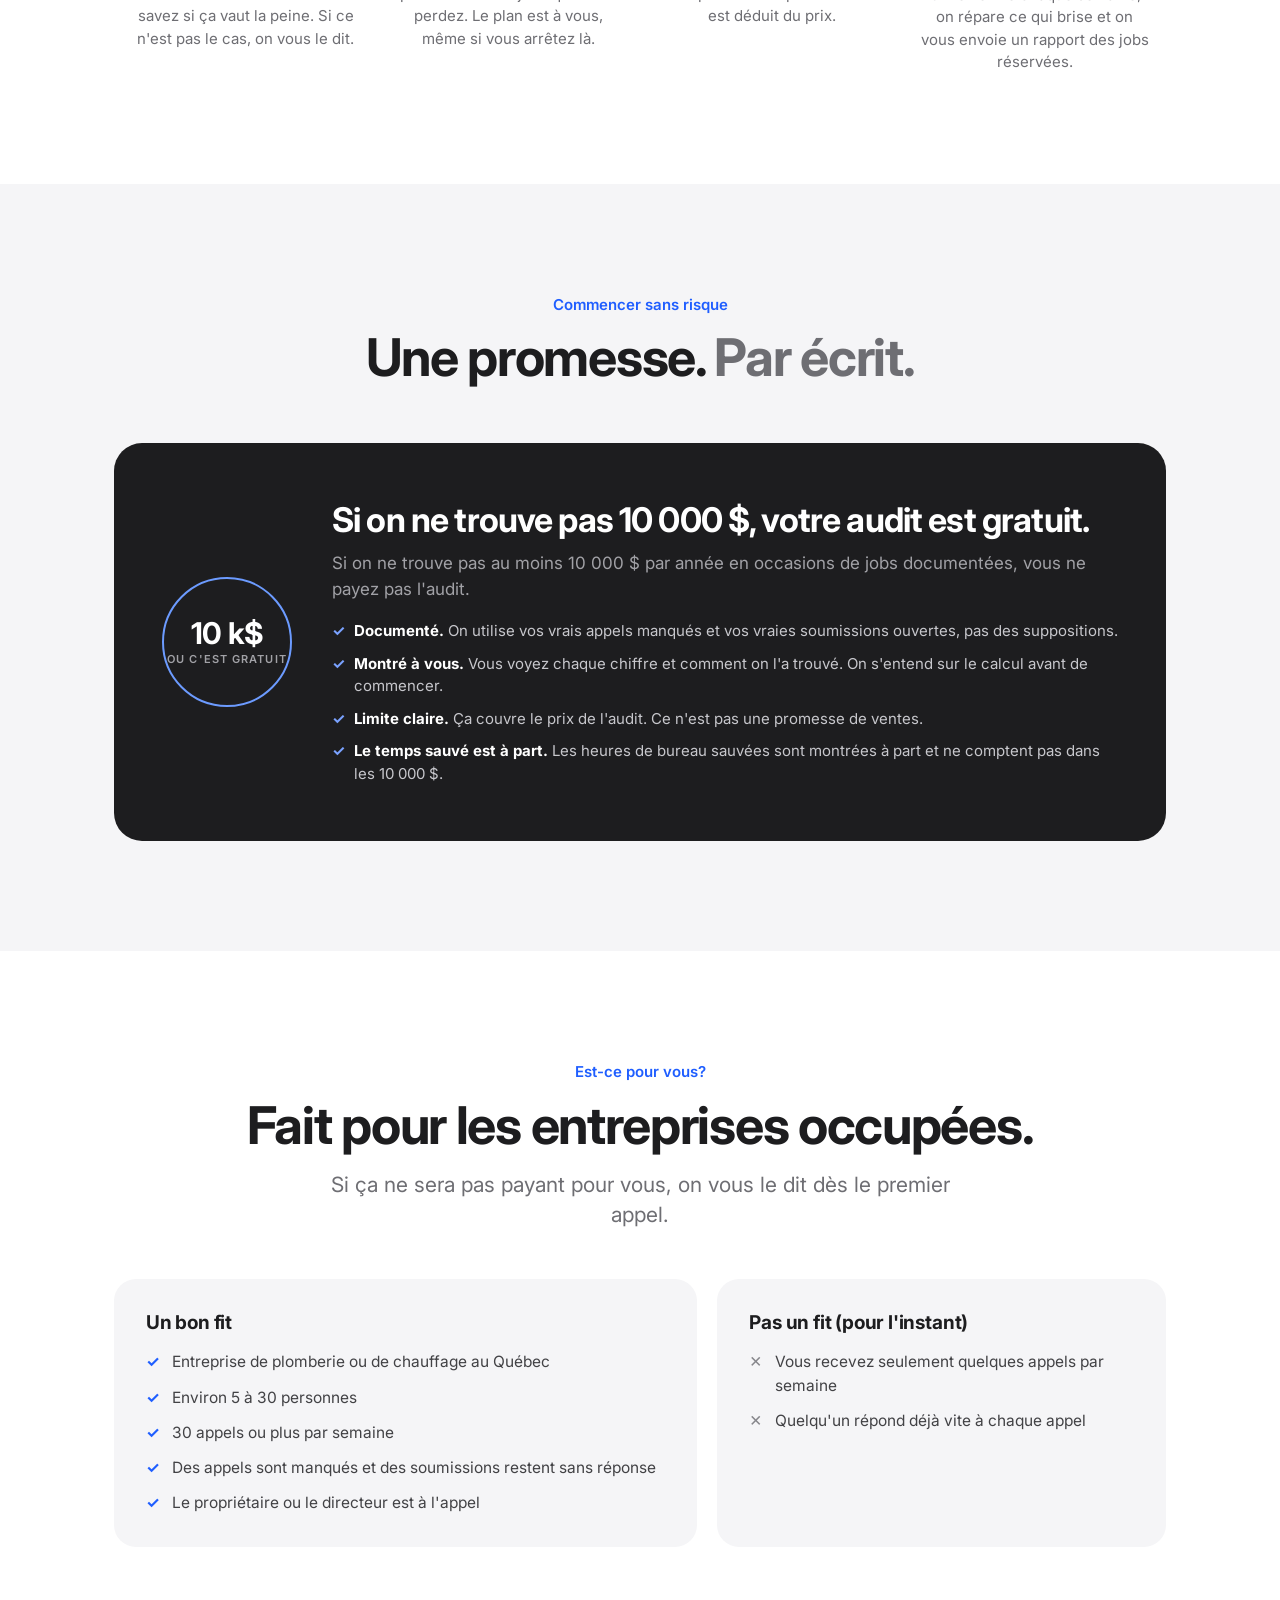
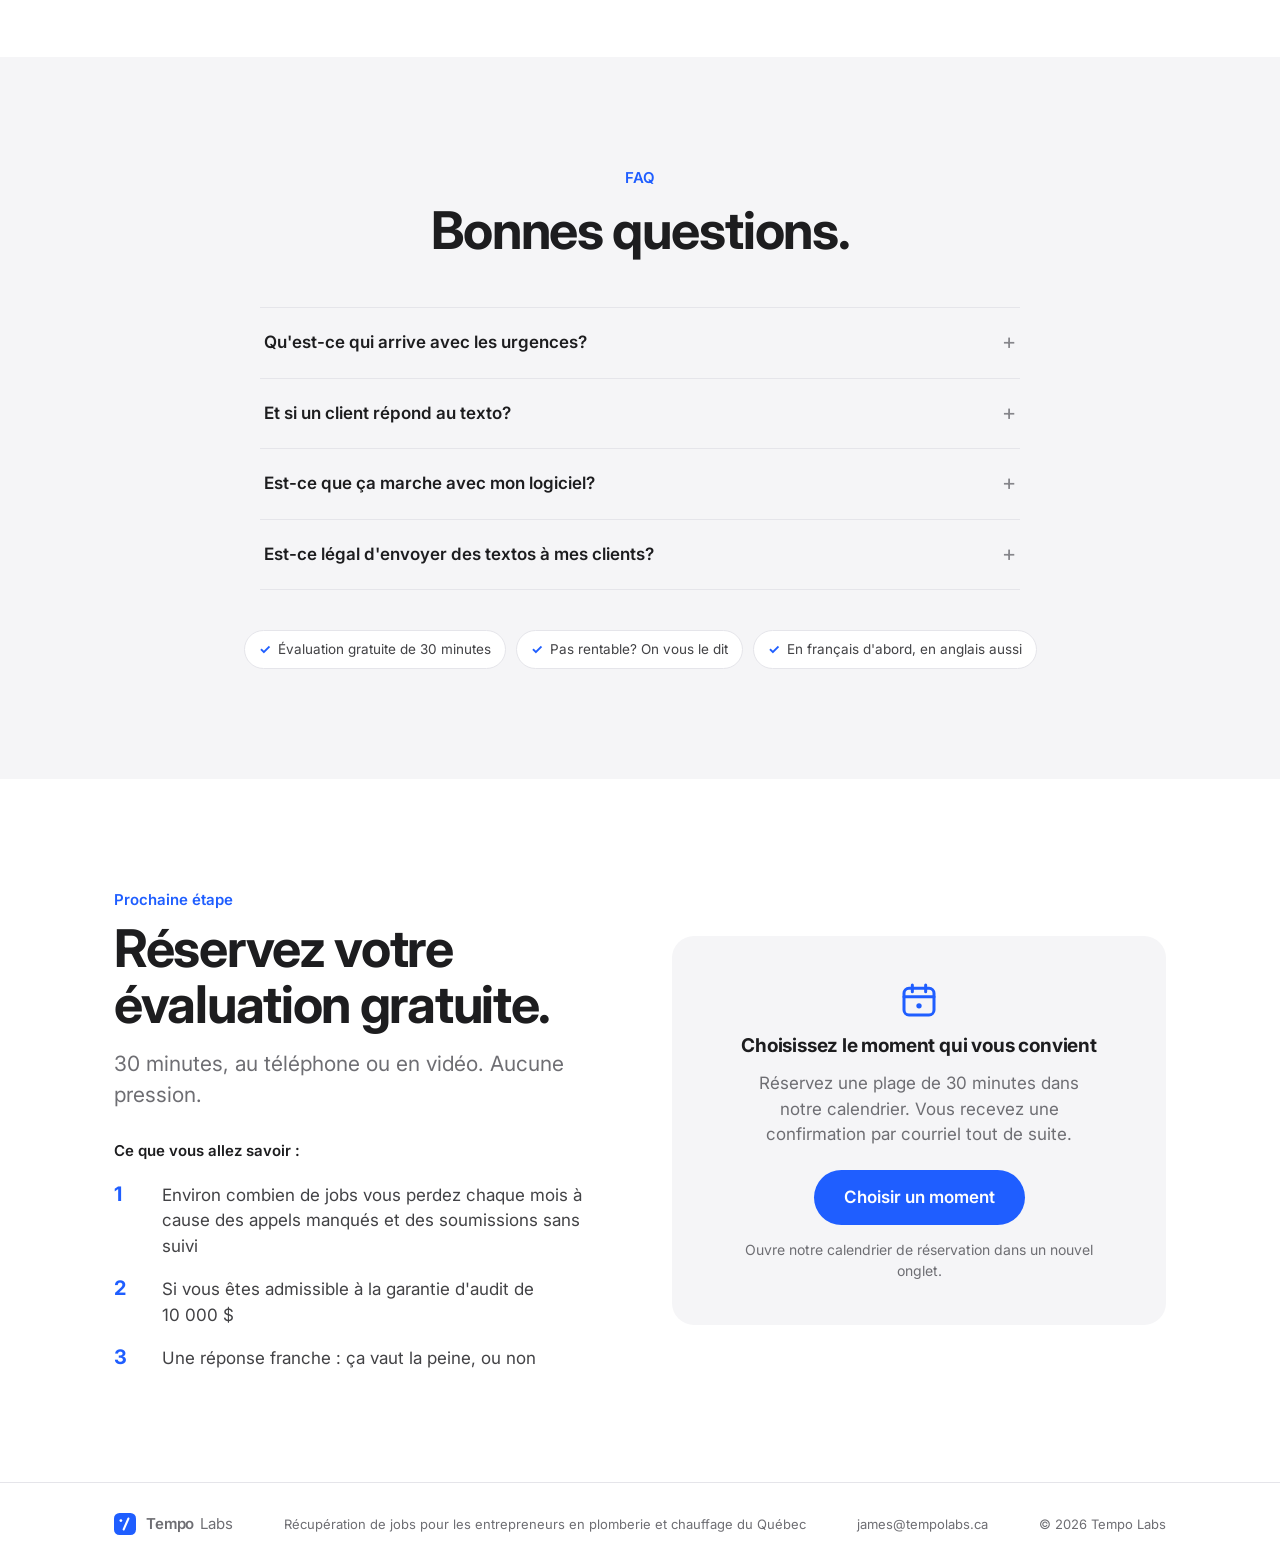
==== commit 2faa0238: "Point the booking button to the cal.com Discovery call and add the contact email. Replace the placeh" ====
--- a/index.html
+++ b/index.html
@@ -253,6 +253,7 @@
   <div class="wrap">
     <a href="index.html" class="logo"><svg class="logo-mark" viewBox="0 0 32 32" aria-hidden="true"><rect width="32" height="32" rx="8" fill="#1f5eff"/><path d="M14 24 21 8" stroke="#fff" stroke-width="3" stroke-linecap="round"/><circle cx="10" cy="11" r="2" fill="#fff"/></svg>Tempo <span class="logo-sub">Labs</span></a>
     <span data-i18n="ft.1">Job recovery for Quebec plumbing &amp; heating contractors</span>
+    <a href="mailto:james@tempolabs.ca">james@tempolabs.ca</a>
     <span>© <span class="yr"></span> Tempo Labs</span>
   </div>
 </footer>
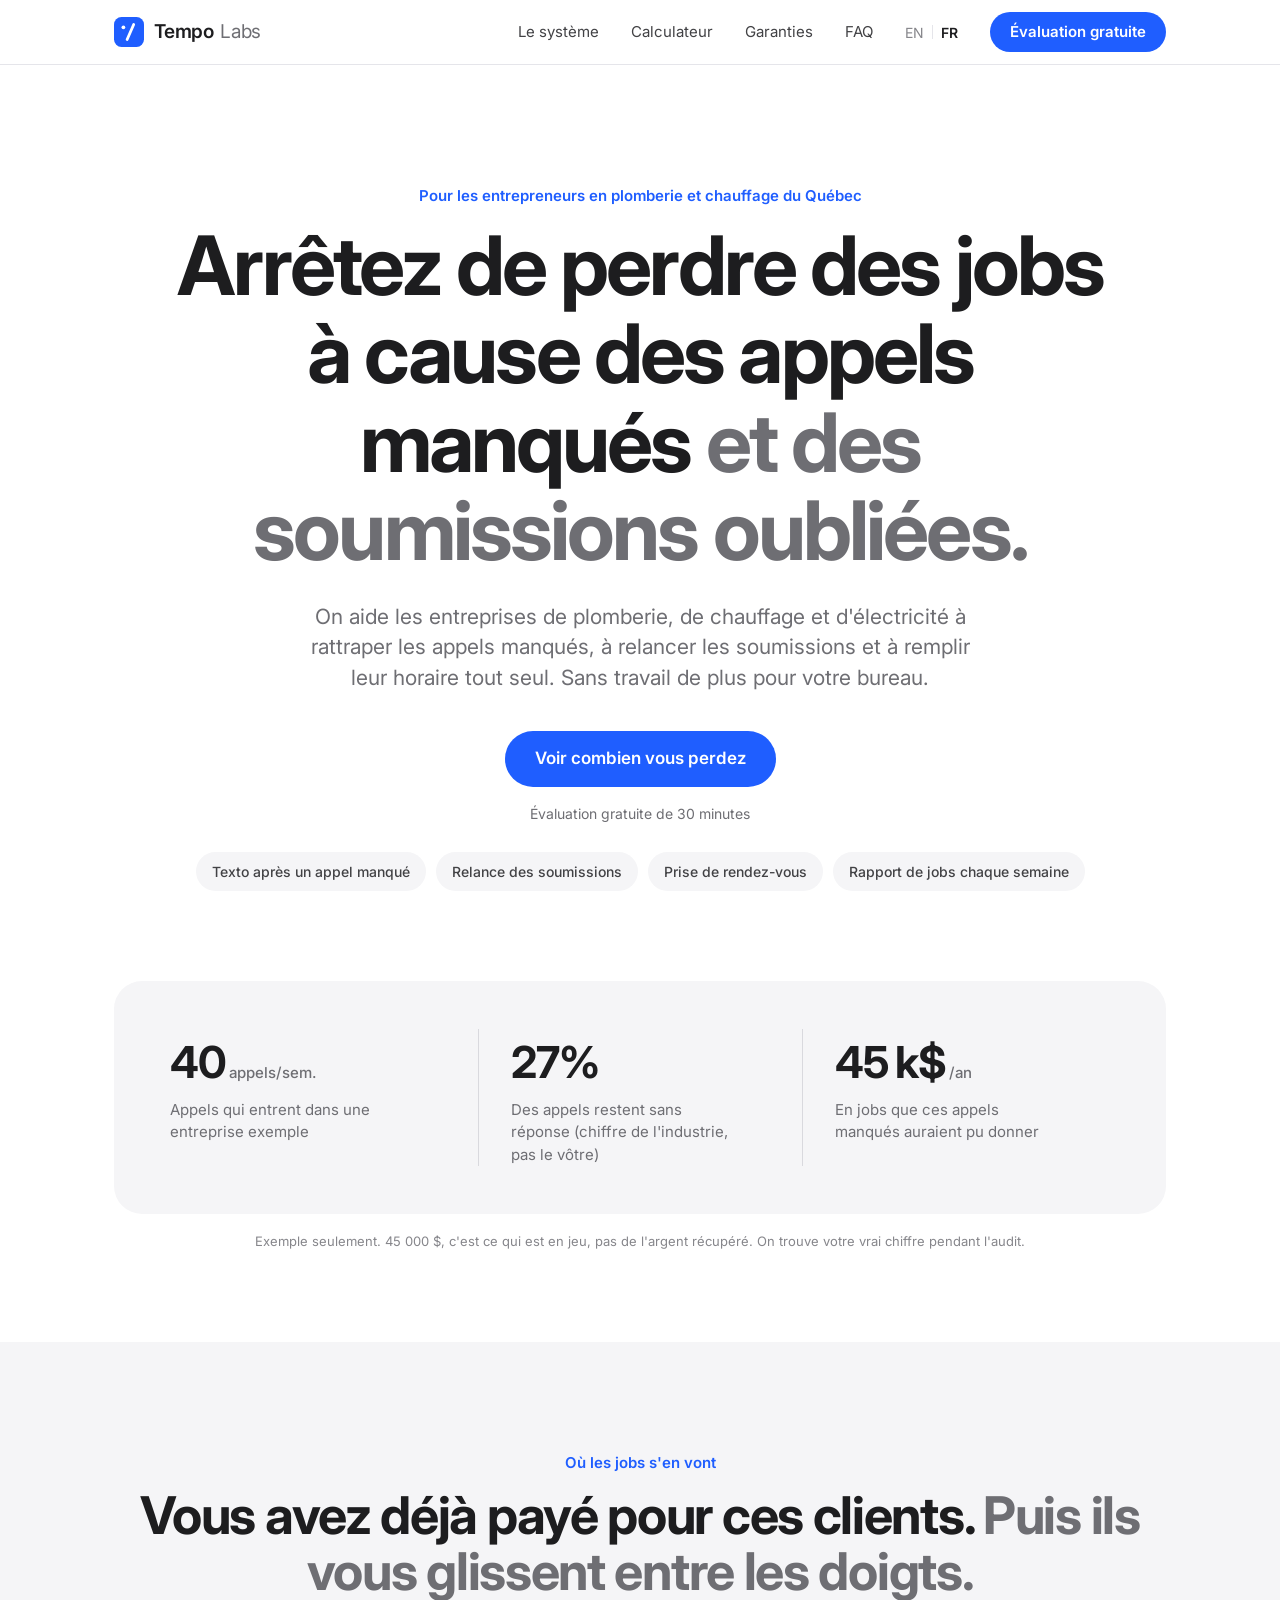
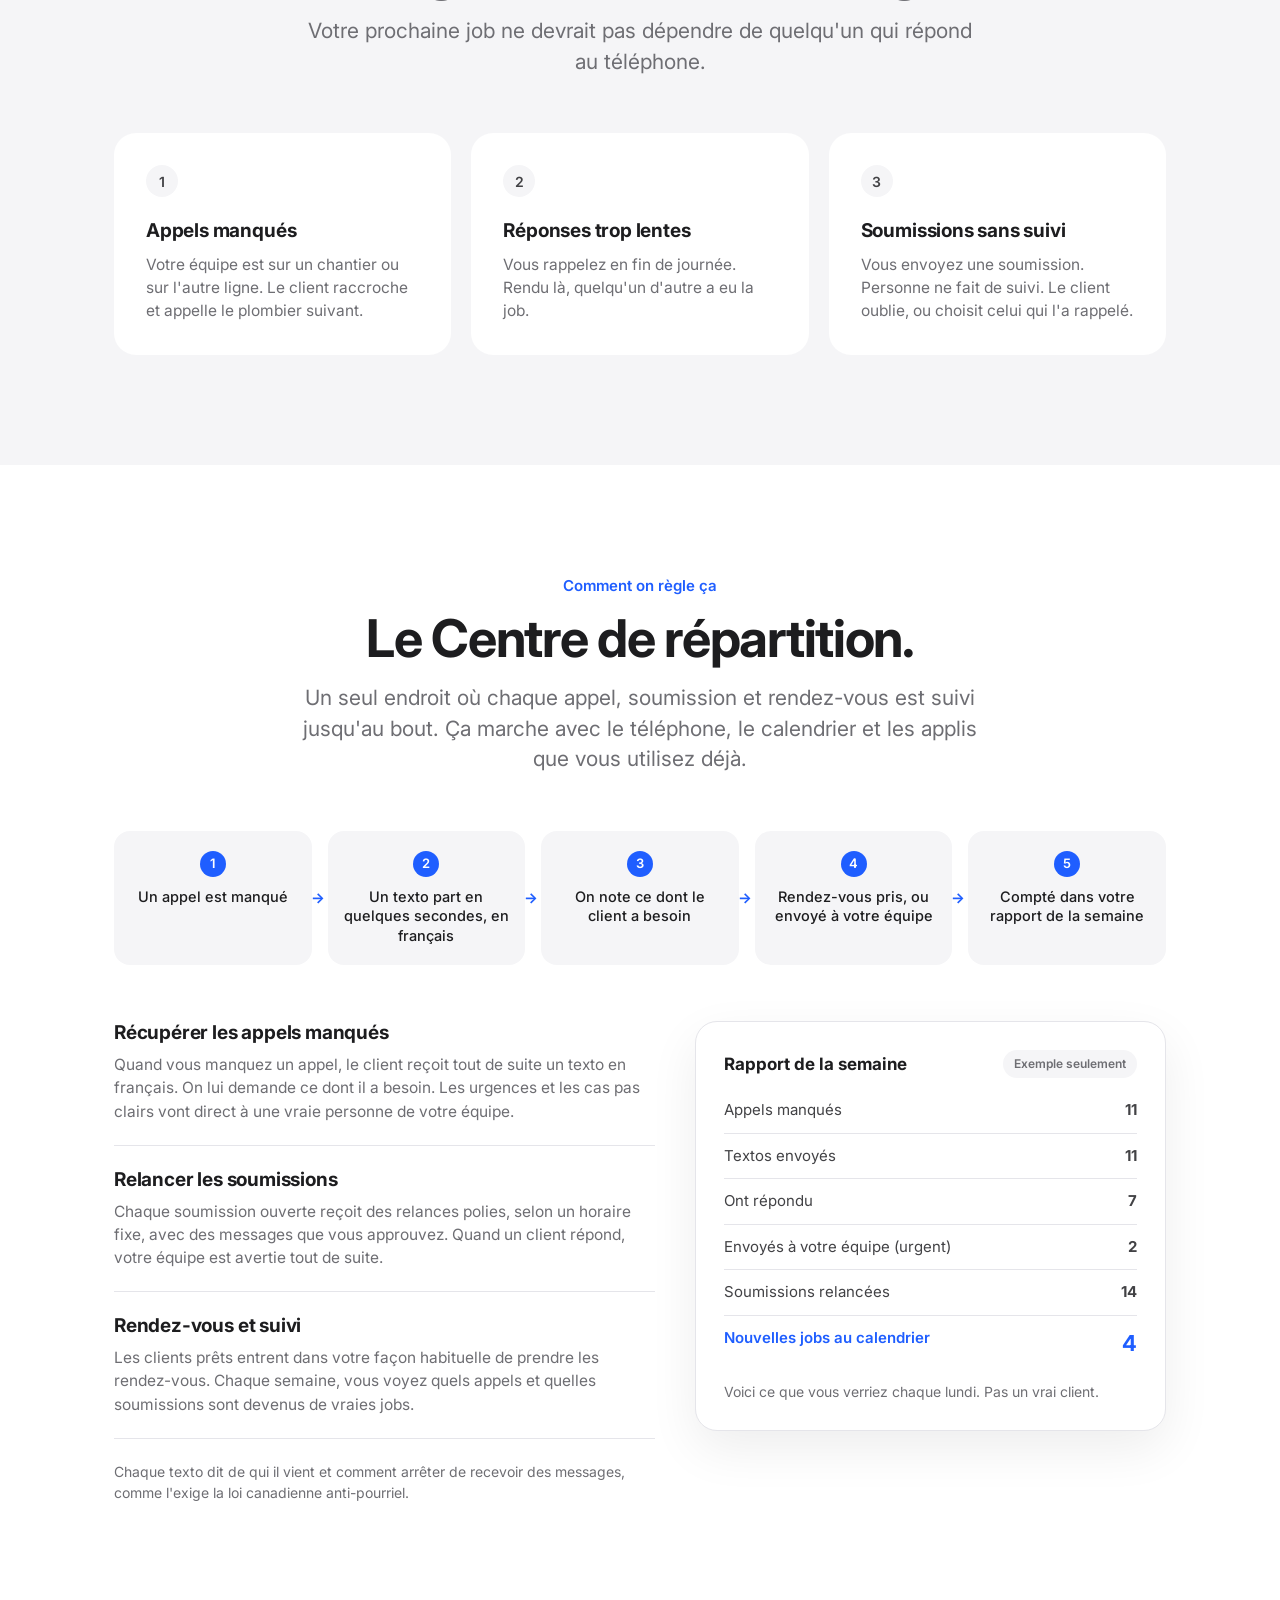
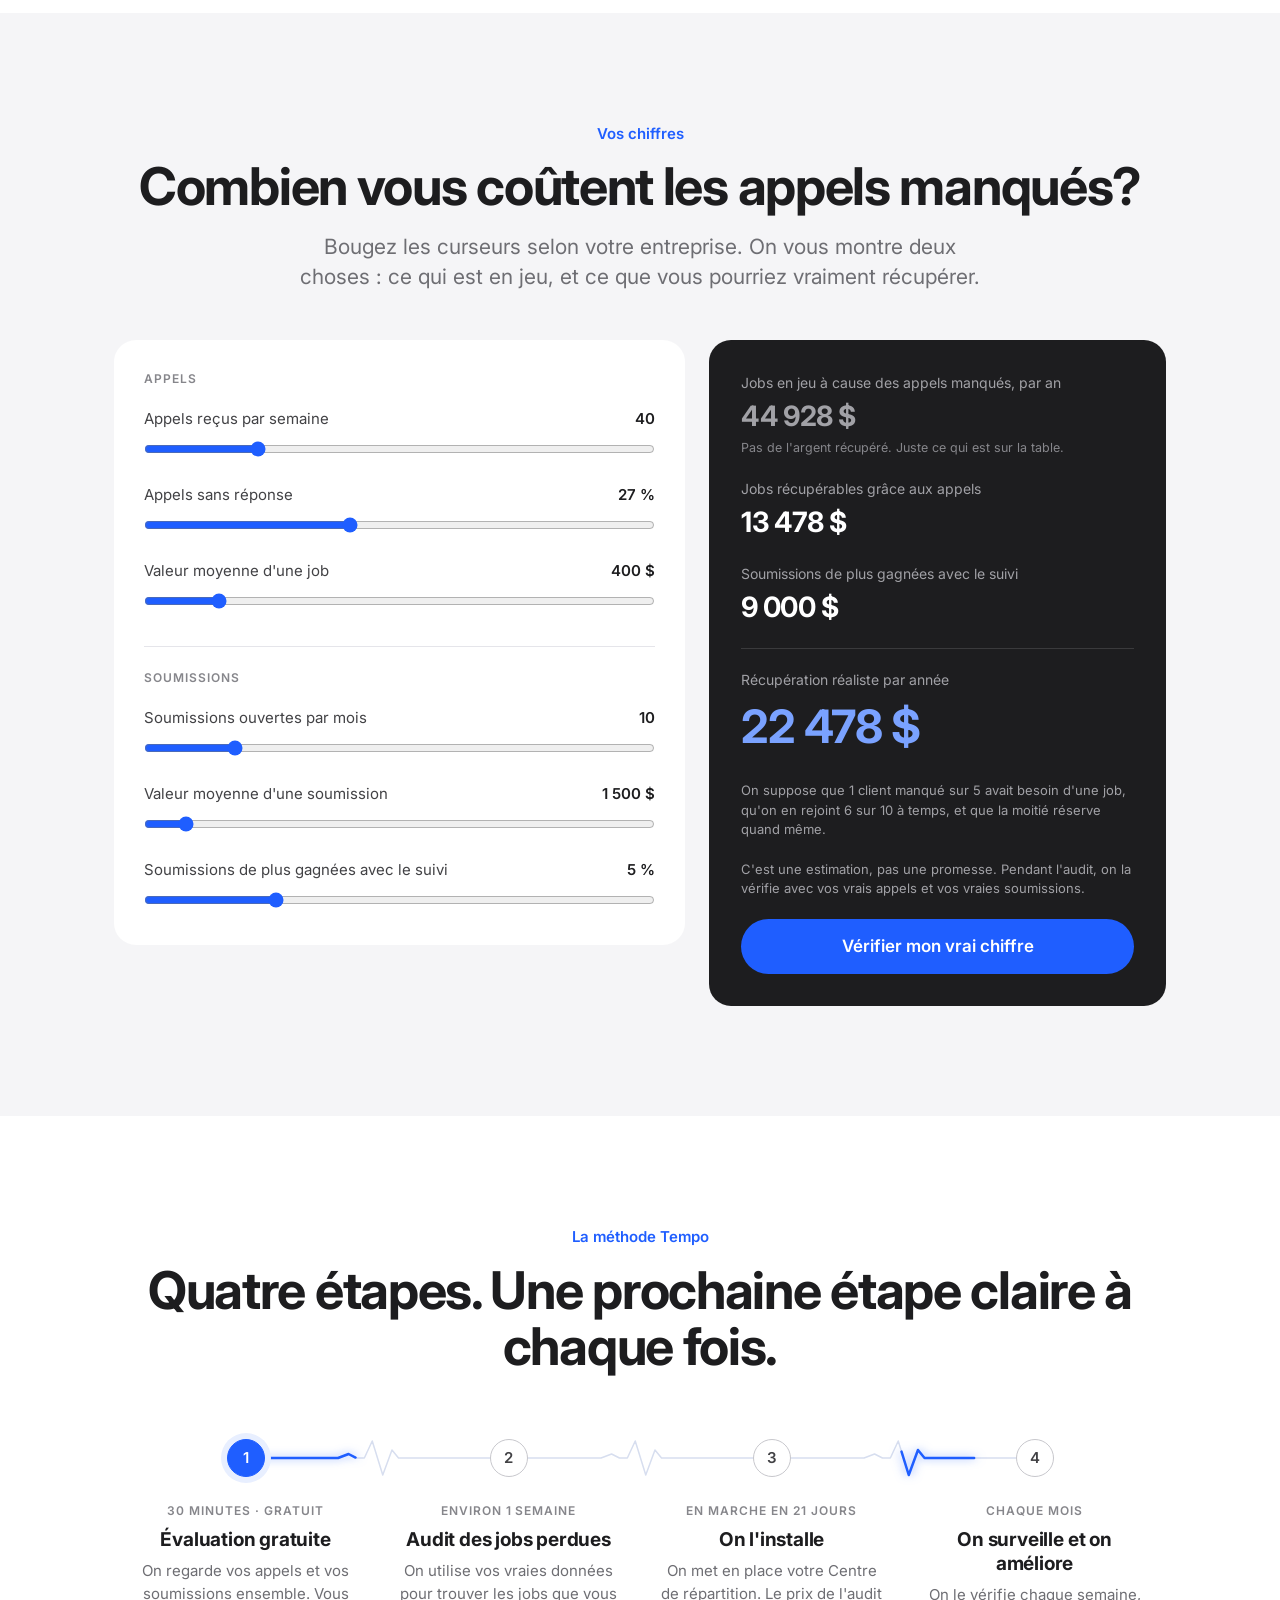
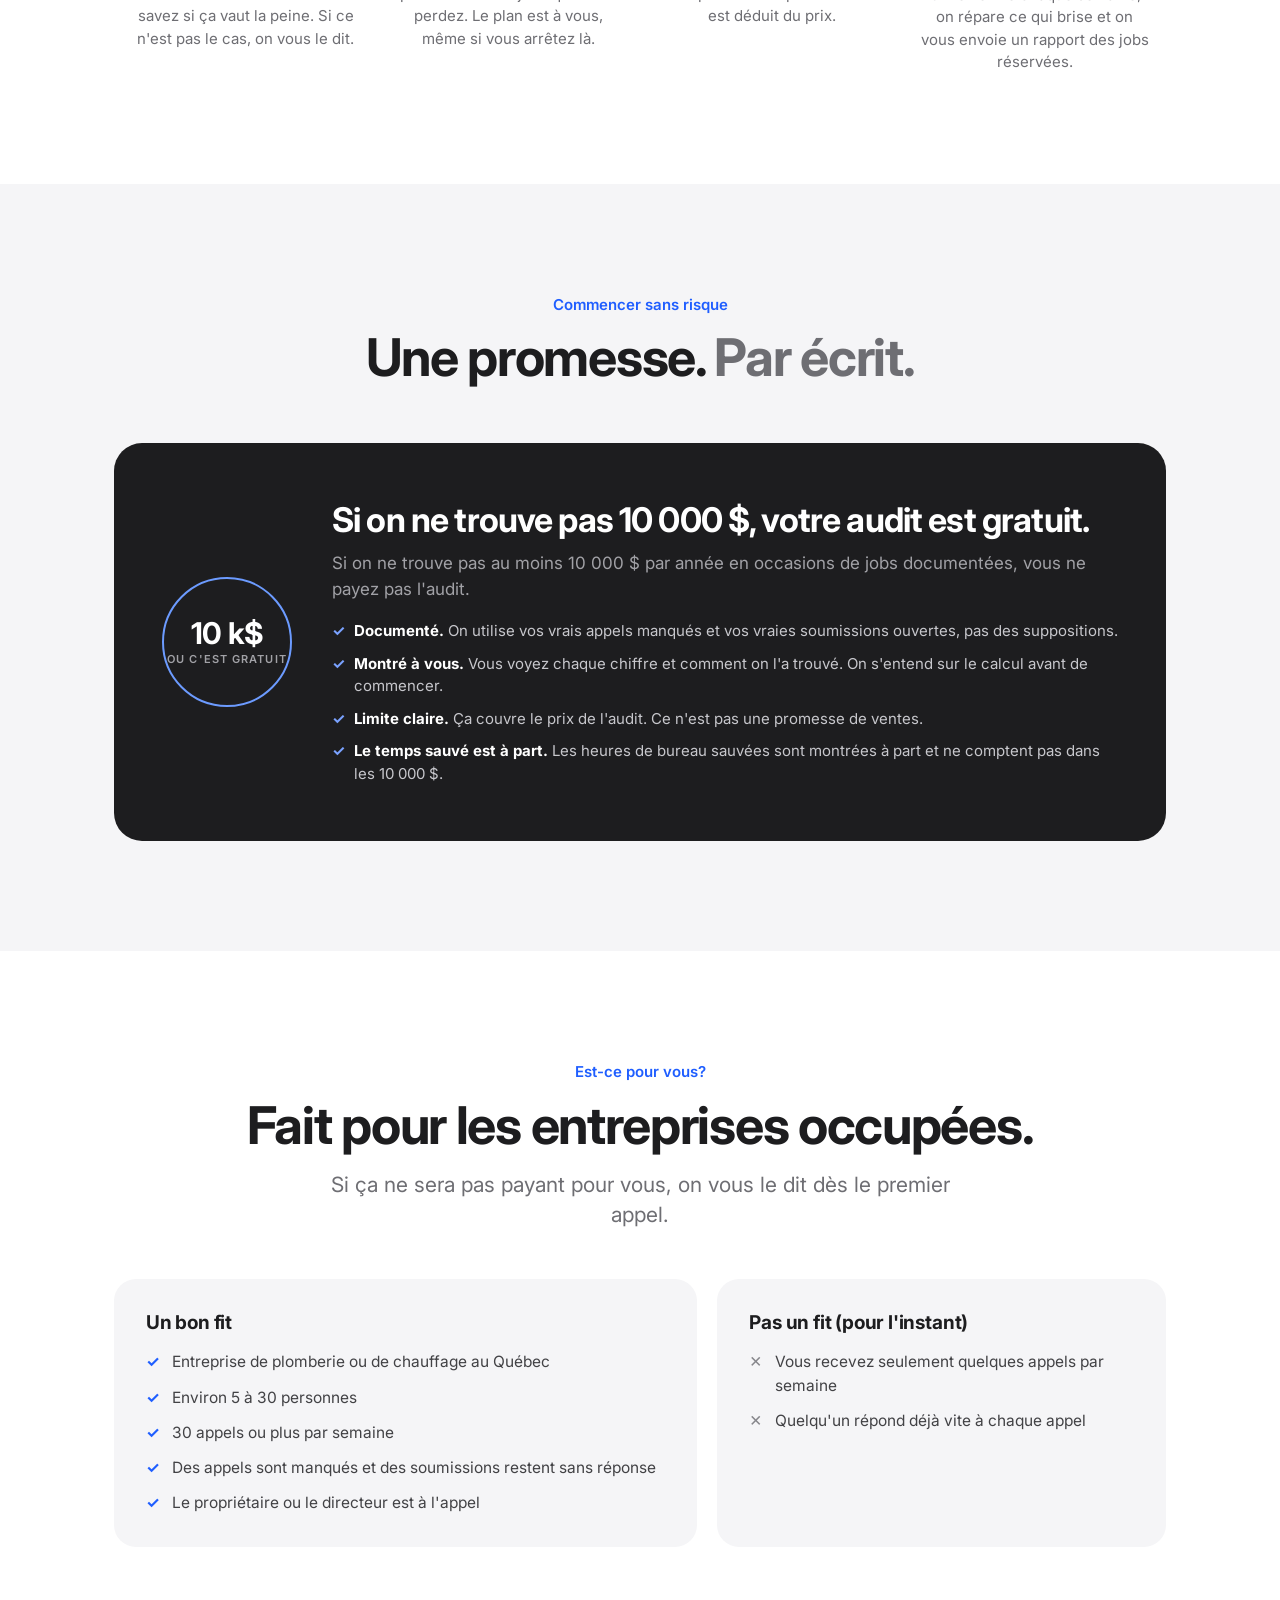
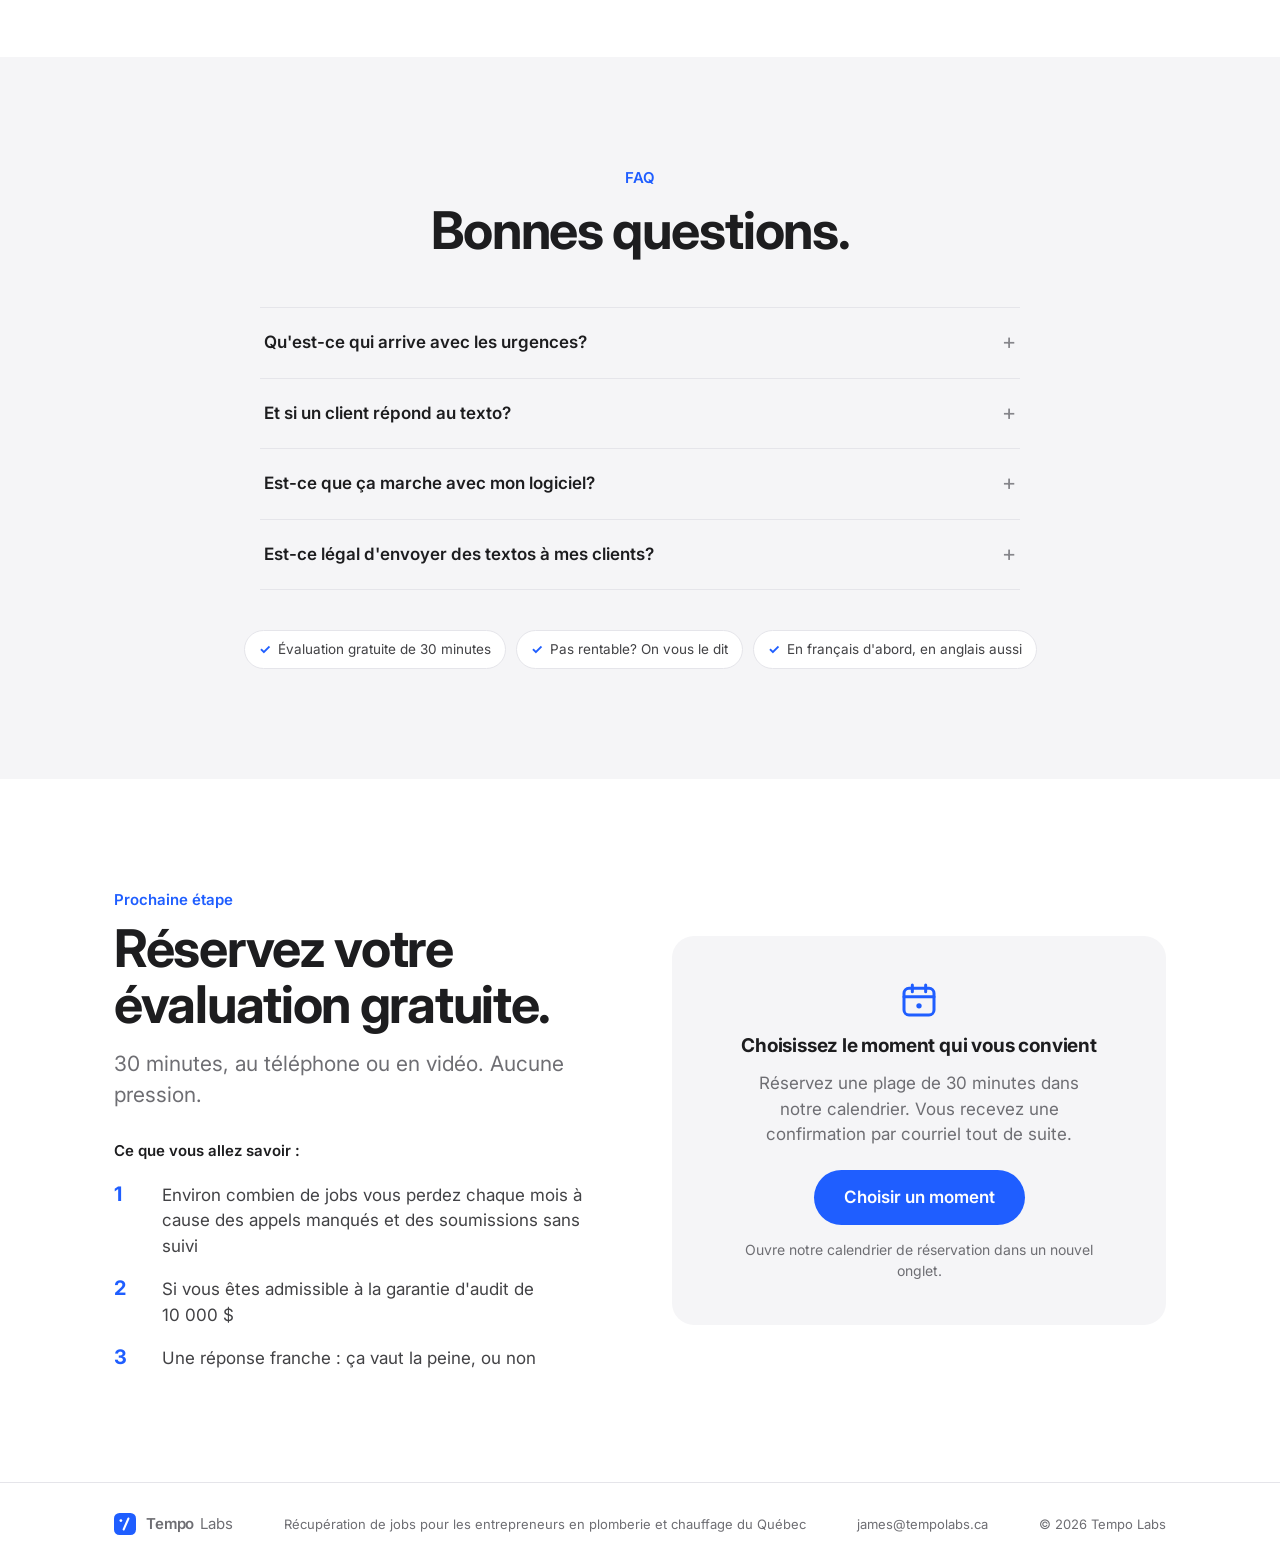
==== commit d5915820: "Add electrical companies to the hero subheadline (EN and FR)." ====
--- a/index.html
+++ b/index.html
@@ -35,7 +35,7 @@
   <div class="wrap">
     <span class="eyebrow" data-i18n="hero.eyebrow">For Quebec plumbing &amp; heating contractors</span>
     <h1 data-i18n-html="hero.h1">Stop losing jobs to missed calls <span class="dim">and forgotten quotes.</span></h1>
-    <p class="sub" data-i18n="hero.sub">We help plumbing and heating companies catch missed calls, follow up on quotes, and book more jobs on their own. No extra work for your office.</p>
+    <p class="sub" data-i18n="hero.sub">We help plumbing, heating and electrical companies catch missed calls, follow up on quotes, and book more jobs on their own. No extra work for your office.</p>
     <a href="#book" class="btn" data-i18n="hero.cta">Find out how much you're missing</a>
     <p class="fine" data-i18n="hero.fine">Free 30-minute opportunity assessment</p>
     <div class="tools hero-tags">
@@ -263,7 +263,7 @@
   "nav.dcc":"Le système","nav.calc":"Calculateur","nav.audit":"Garanties","nav.cta":"Évaluation gratuite",
   "hero.eyebrow":"Pour les entrepreneurs en plomberie et chauffage du Québec",
   "hero.h1":"Arrêtez de perdre des jobs à cause des appels manqués <span class=\"dim\">et des soumissions oubliées.</span>",
-  "hero.sub":"On aide les entreprises de plomberie et de chauffage à rattraper les appels manqués, à relancer les soumissions et à remplir leur horaire tout seul. Sans travail de plus pour votre bureau.",
+  "hero.sub":"On aide les entreprises de plomberie, de chauffage et d'électricité à rattraper les appels manqués, à relancer les soumissions et à remplir leur horaire tout seul. Sans travail de plus pour votre bureau.",
   "hero.cta":"Voir combien vous perdez","hero.fine":"Évaluation gratuite de 30 minutes",
   "tag.1":"Texto après un appel manqué","tag.2":"Relance des soumissions","tag.3":"Prise de rendez-vous","tag.4":"Rapport de jobs chaque semaine",
   "st.1u":"appels/sem.","st.1":"Appels qui entrent dans une entreprise exemple",
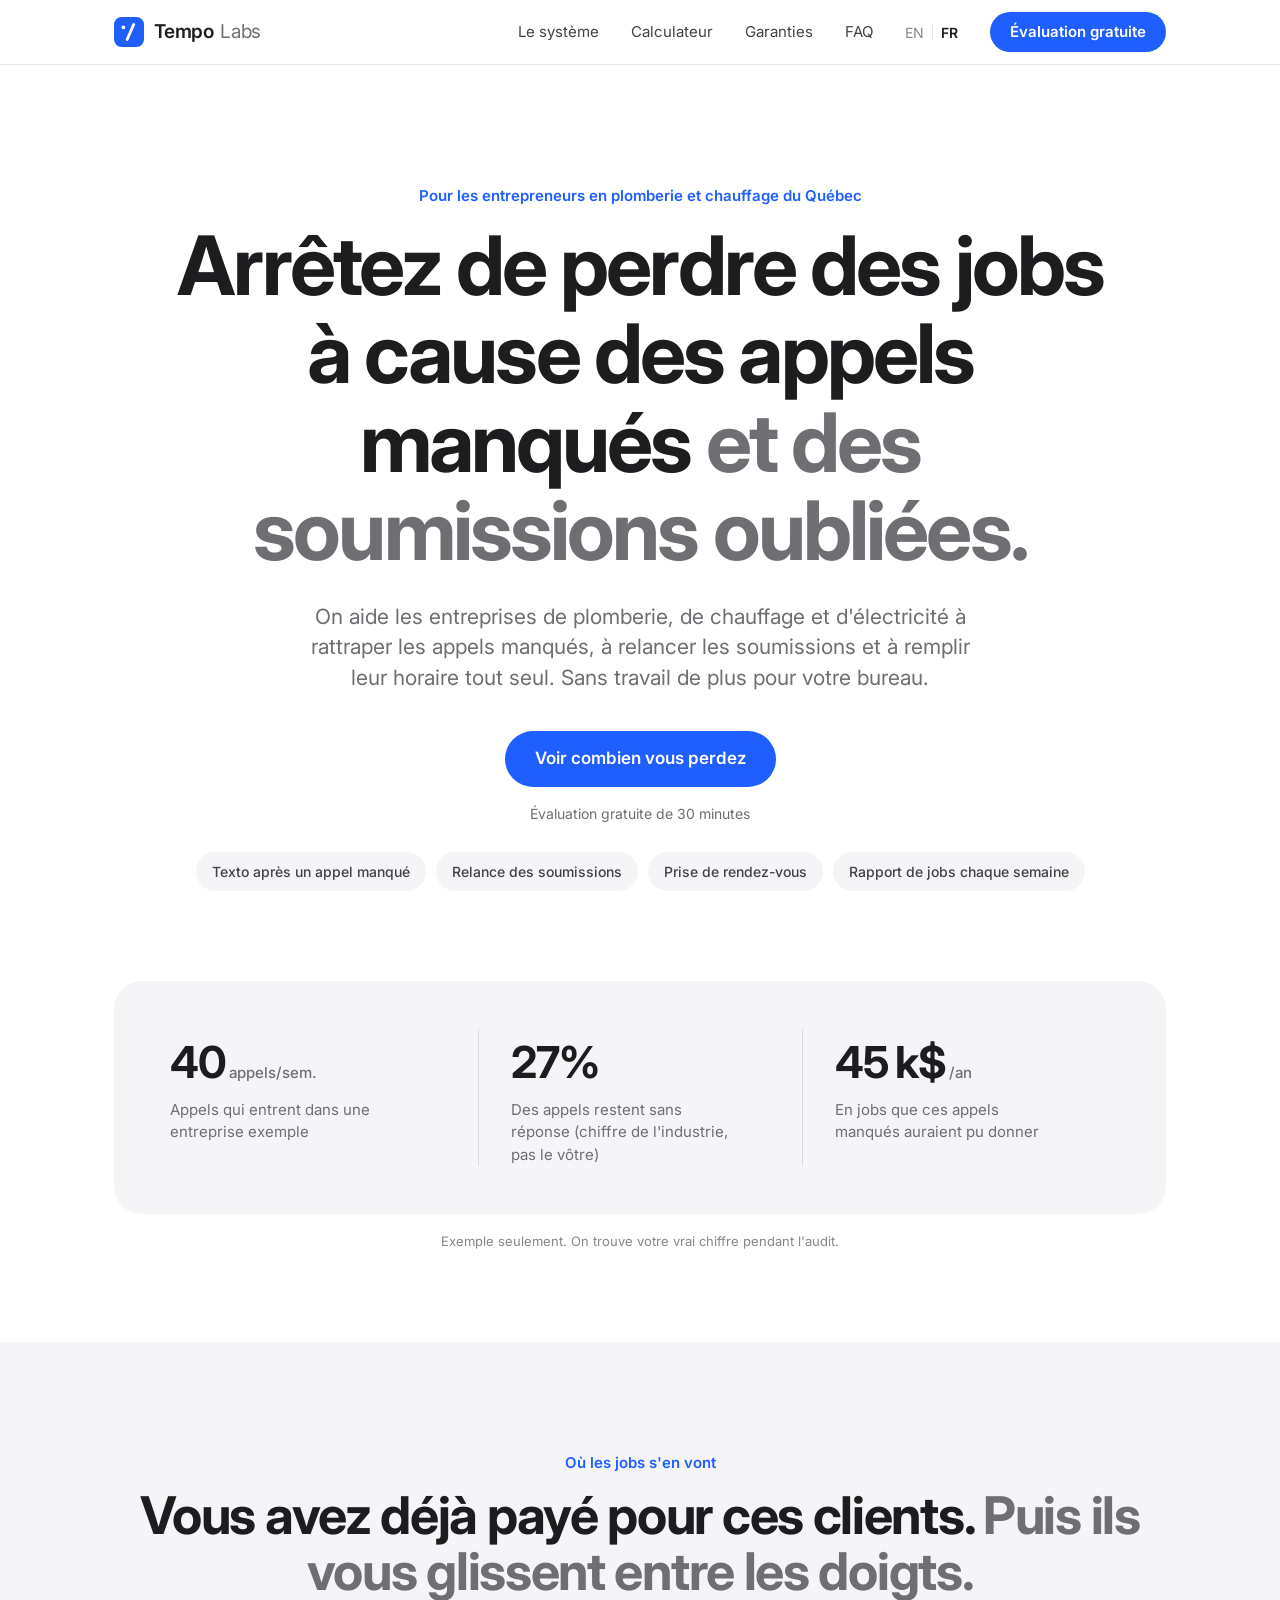
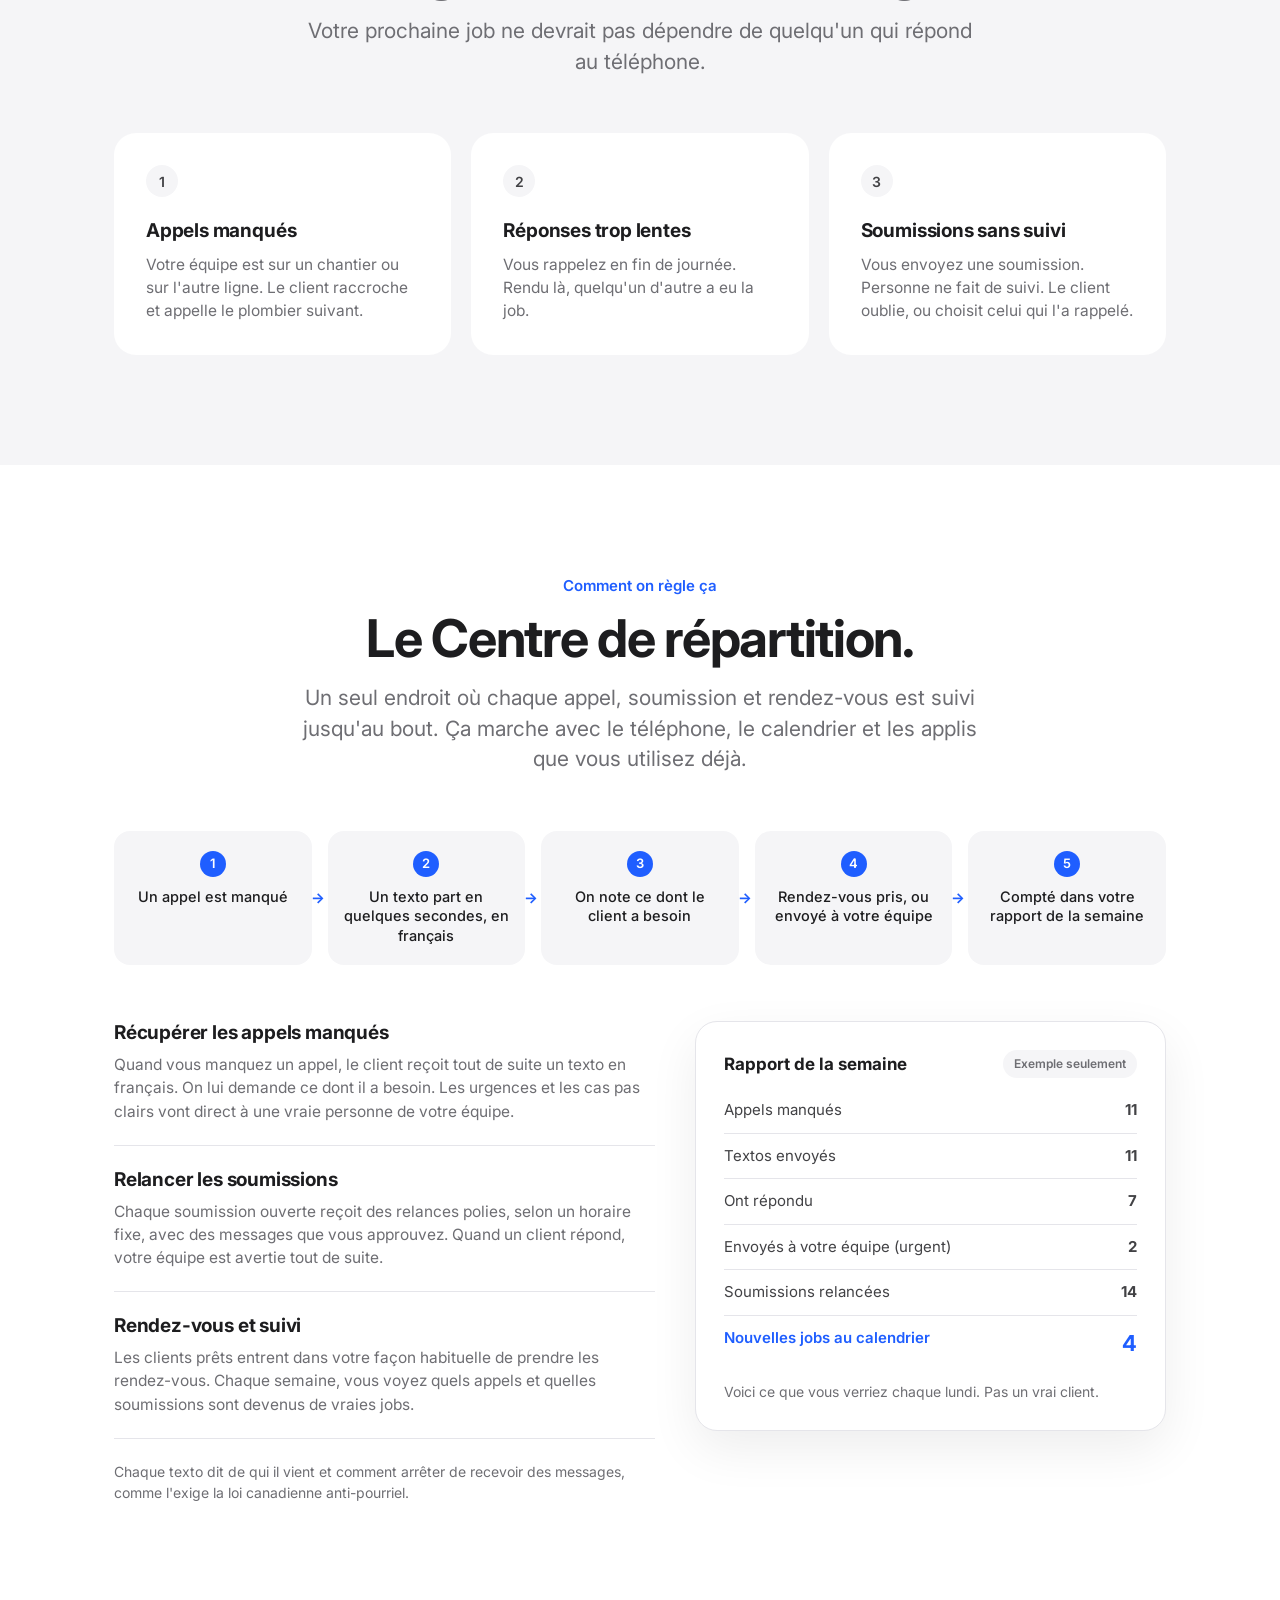
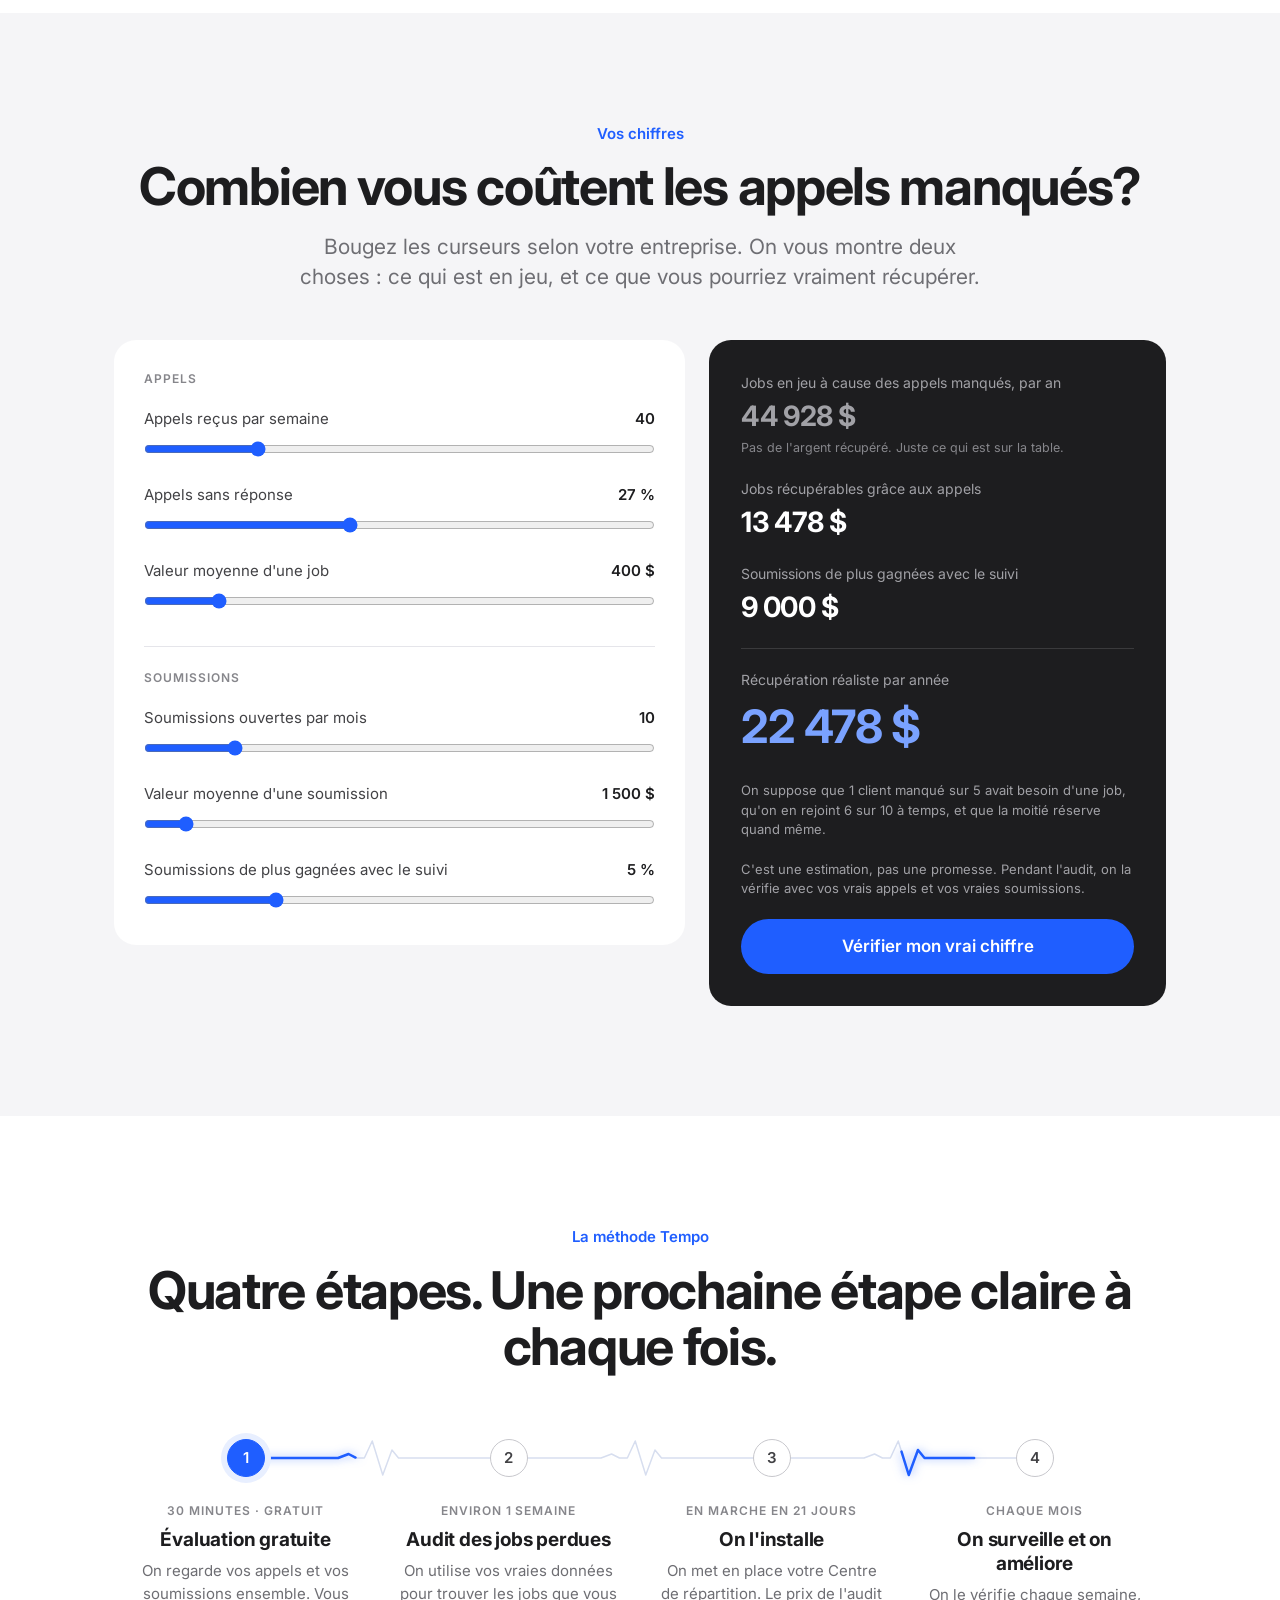
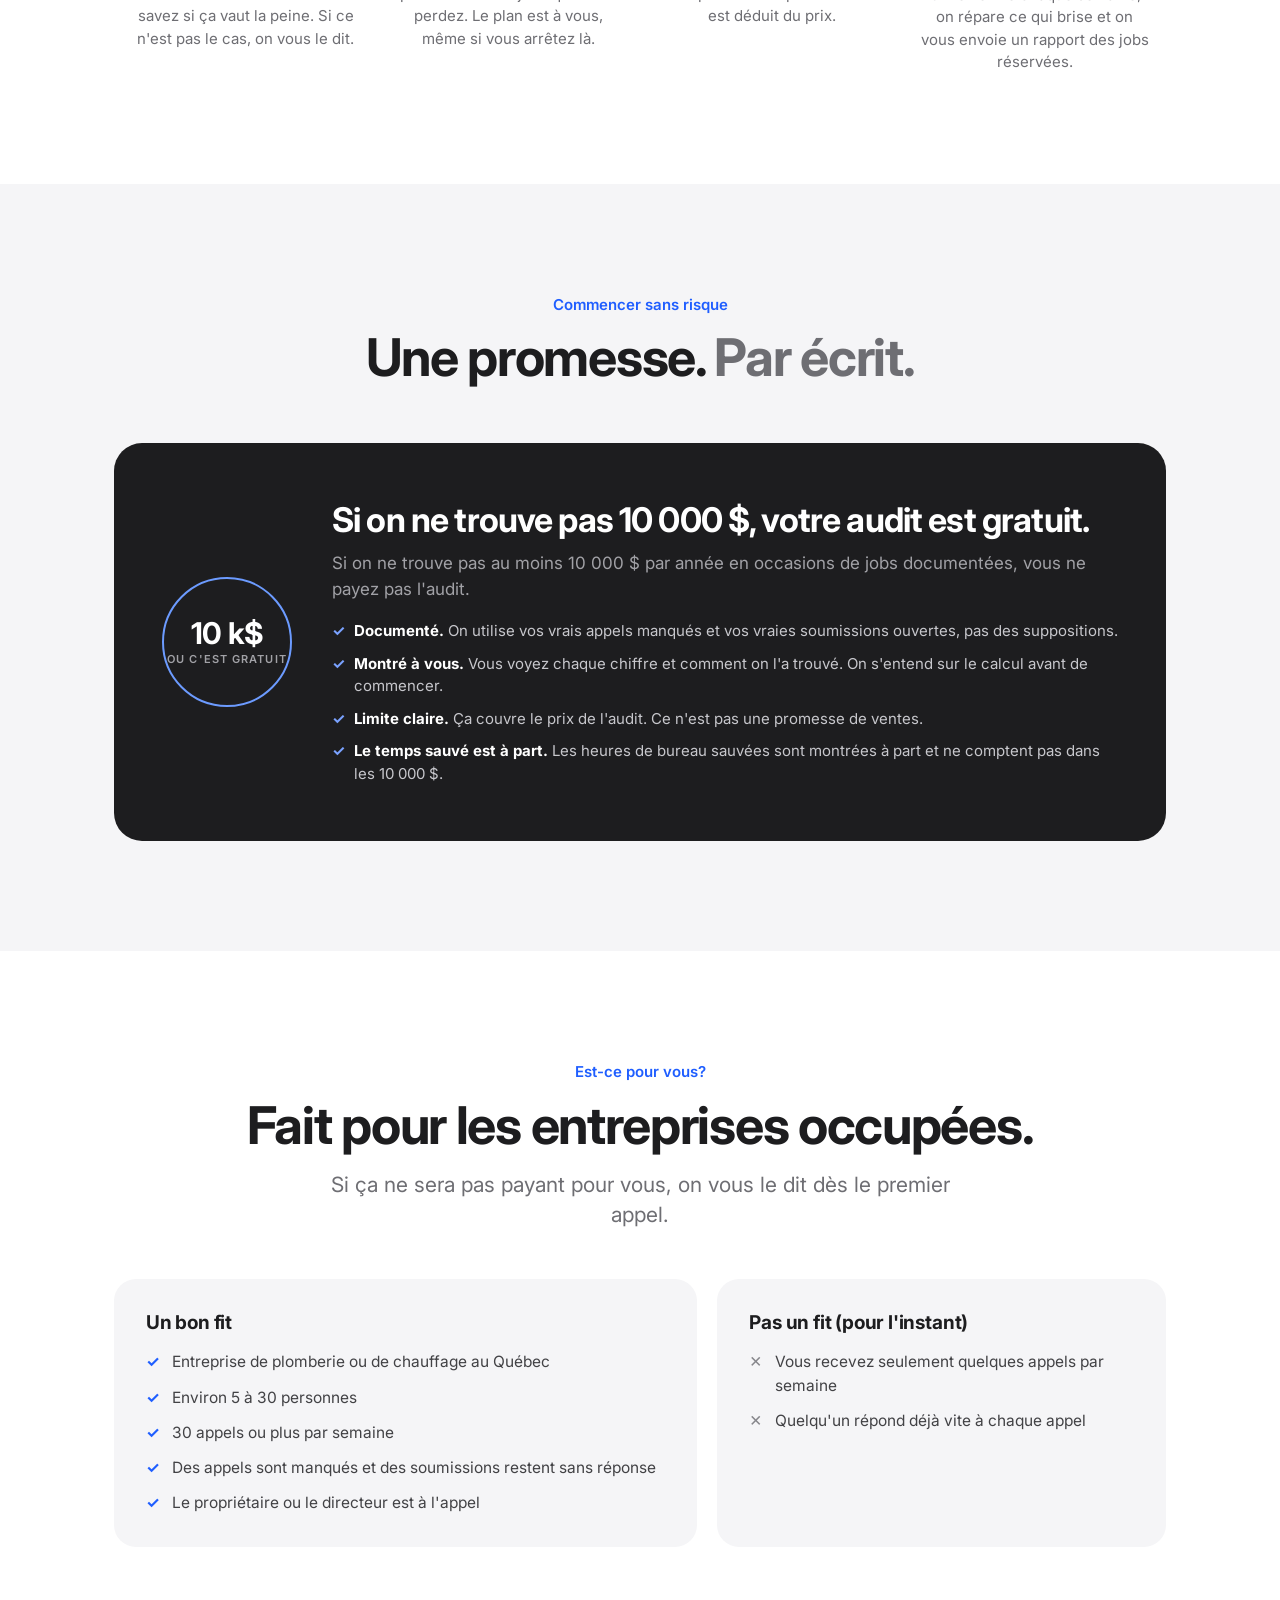
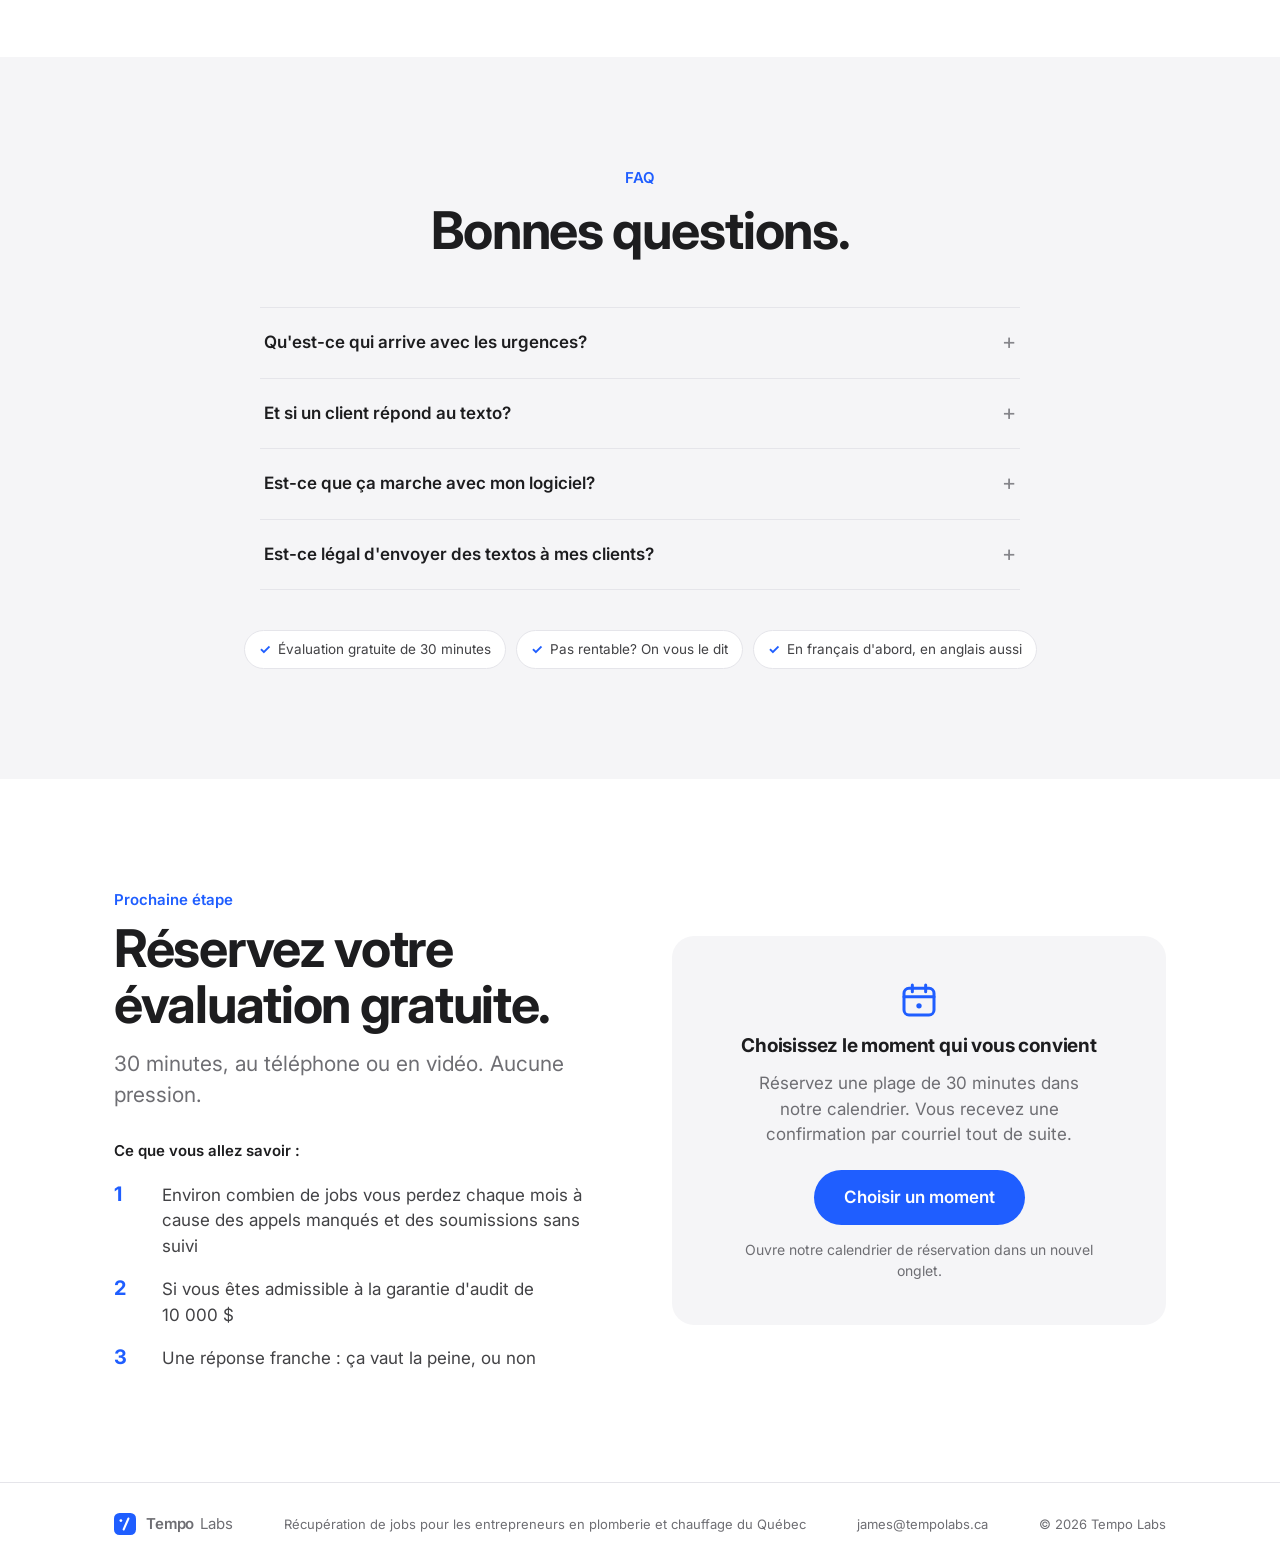
==== commit a73e9377: "Shorten the example caption under the stats (EN and FR)." ====
--- a/index.html
+++ b/index.html
@@ -50,7 +50,7 @@
       <div><b>27%</b><p data-i18n="st.2">Of calls go unanswered (an industry number, not yours)</p></div>
       <div><b><span data-i18n="st.3n">$45K</span><small data-i18n="st.3u">/year</small></b><p data-i18n="st.3">In jobs those missed calls could have been</p></div>
     </div>
-    <p class="stats-cap" data-i18n="st.cap">Example only. $45K is what's at stake, not money you get back. We find your real number in the audit.</p>
+    <p class="stats-cap" data-i18n="st.cap">Example only. We find your real number in the audit.</p>
   </div>
 </header>
 
@@ -269,7 +269,7 @@
   "st.1u":"appels/sem.","st.1":"Appels qui entrent dans une entreprise exemple",
   "st.2":"Des appels restent sans réponse (chiffre de l'industrie, pas le vôtre)",
   "st.3n":"45 k$","st.3u":"/an","st.3":"En jobs que ces appels manqués auraient pu donner",
-  "st.cap":"Exemple seulement. 45 000 $, c'est ce qui est en jeu, pas de l'argent récupéré. On trouve votre vrai chiffre pendant l'audit.",
+  "st.cap":"Exemple seulement. On trouve votre vrai chiffre pendant l'audit.",
   "leak.eyebrow":"Où les jobs s'en vont","leak.h2":"Vous avez déjà payé pour ces clients. <span class=\"dim\">Puis ils vous glissent entre les doigts.</span>",
   "leak.sub":"Votre prochaine job ne devrait pas dépendre de quelqu'un qui répond au téléphone.",
   "leak.1h":"Appels manqués","leak.1":"Votre équipe est sur un chantier ou sur l'autre ligne. Le client raccroche et appelle le plombier suivant.",
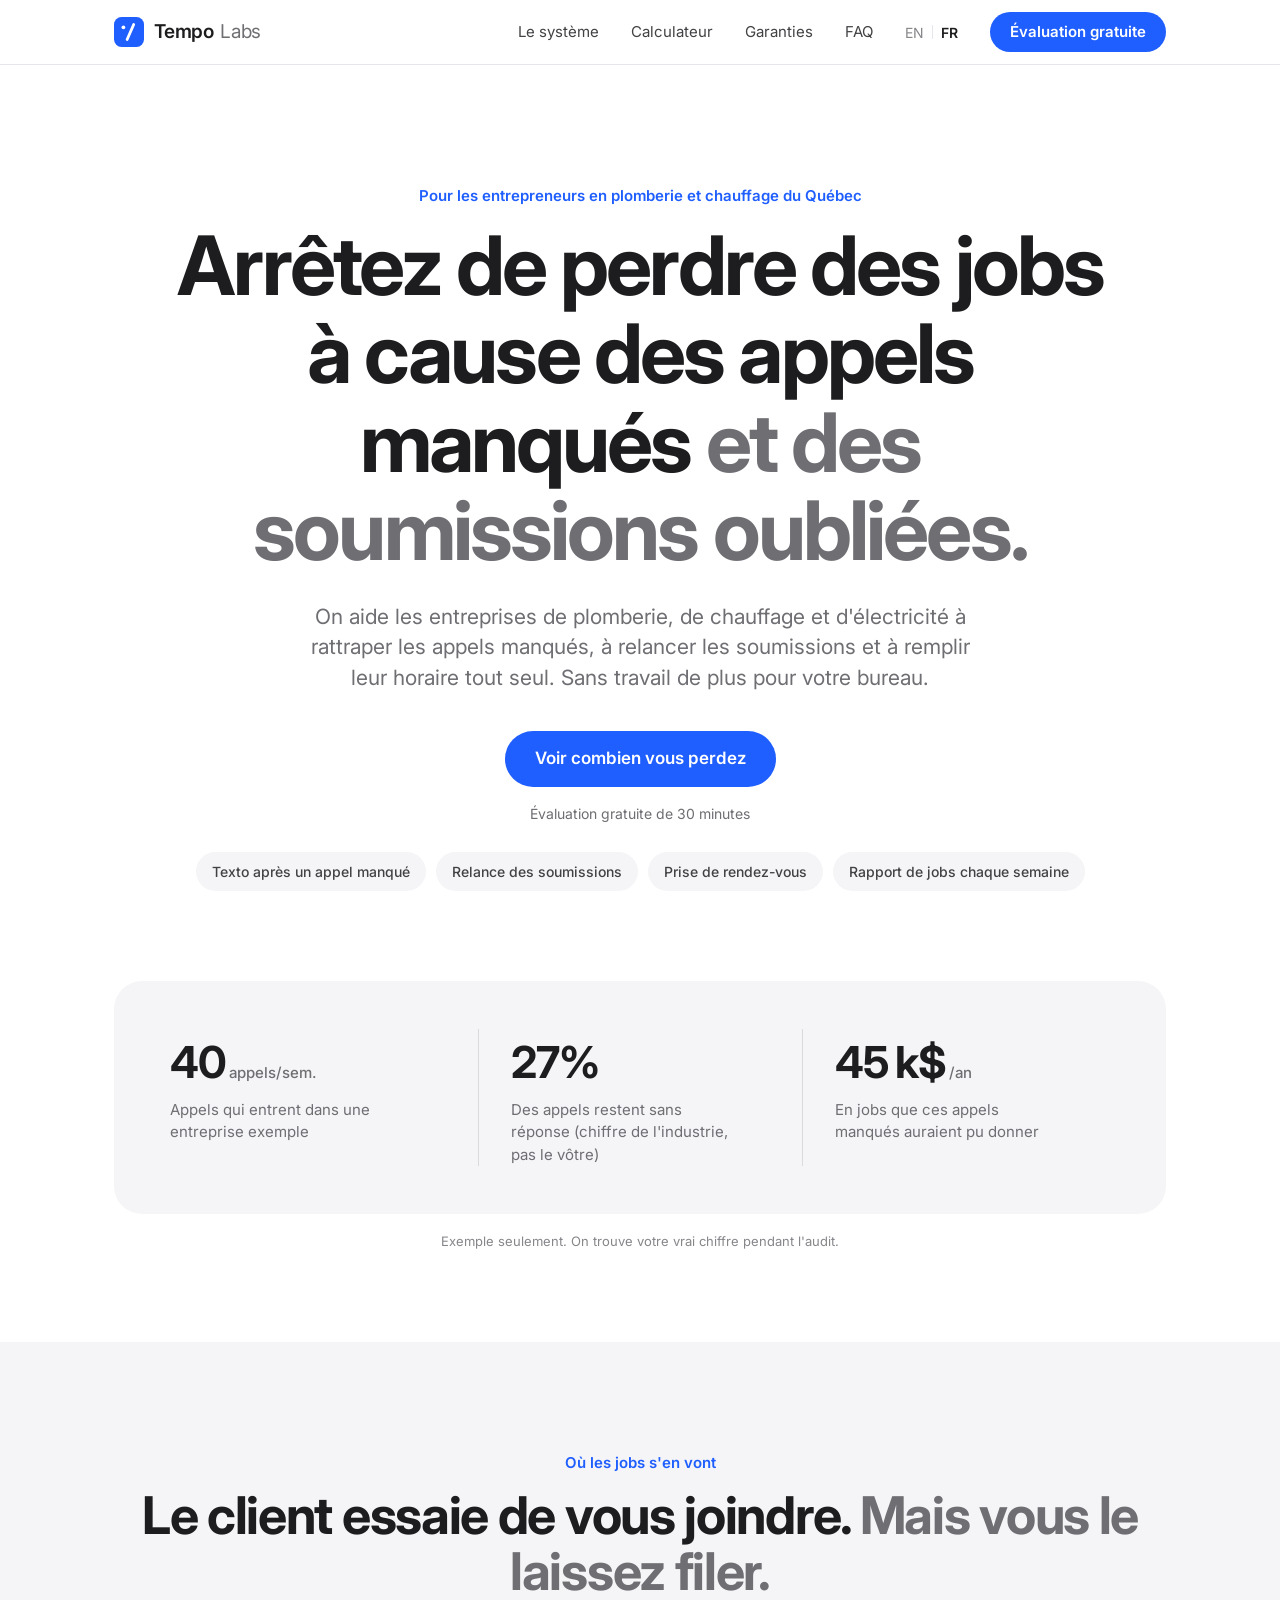
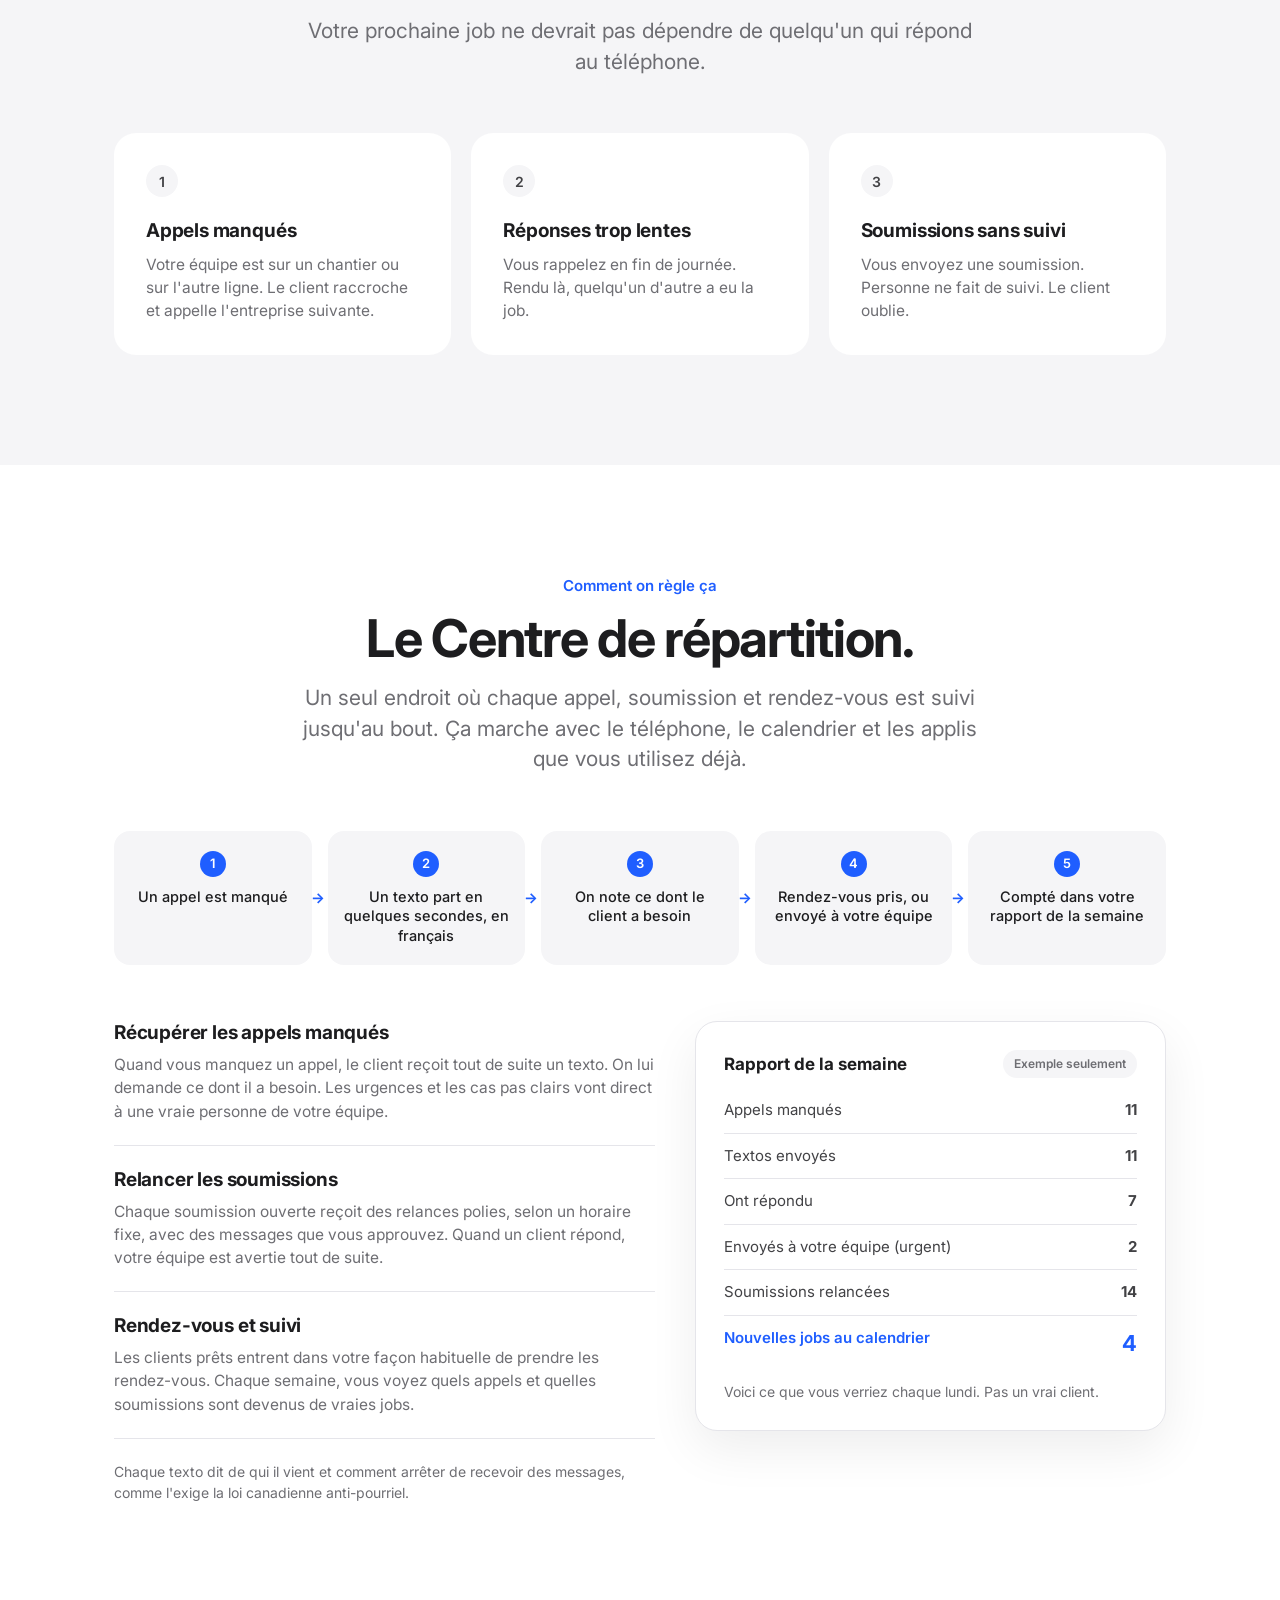
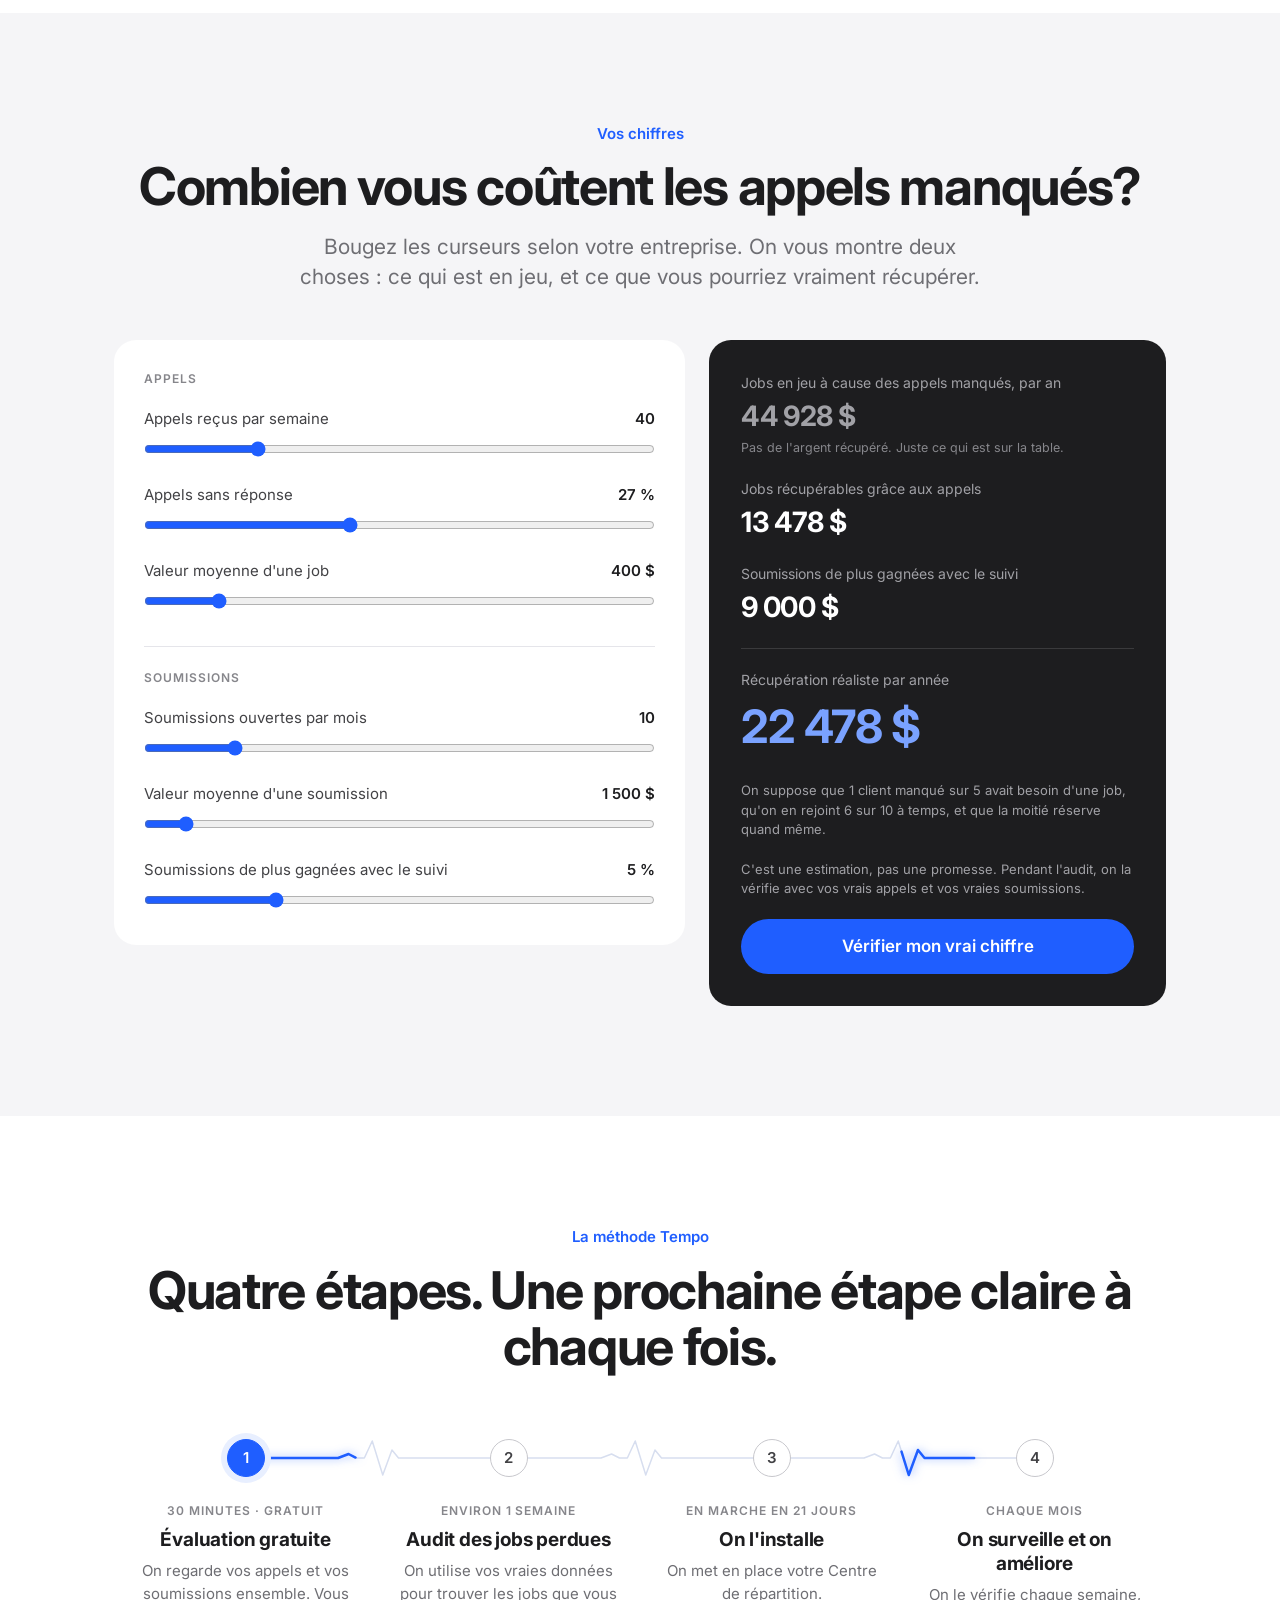
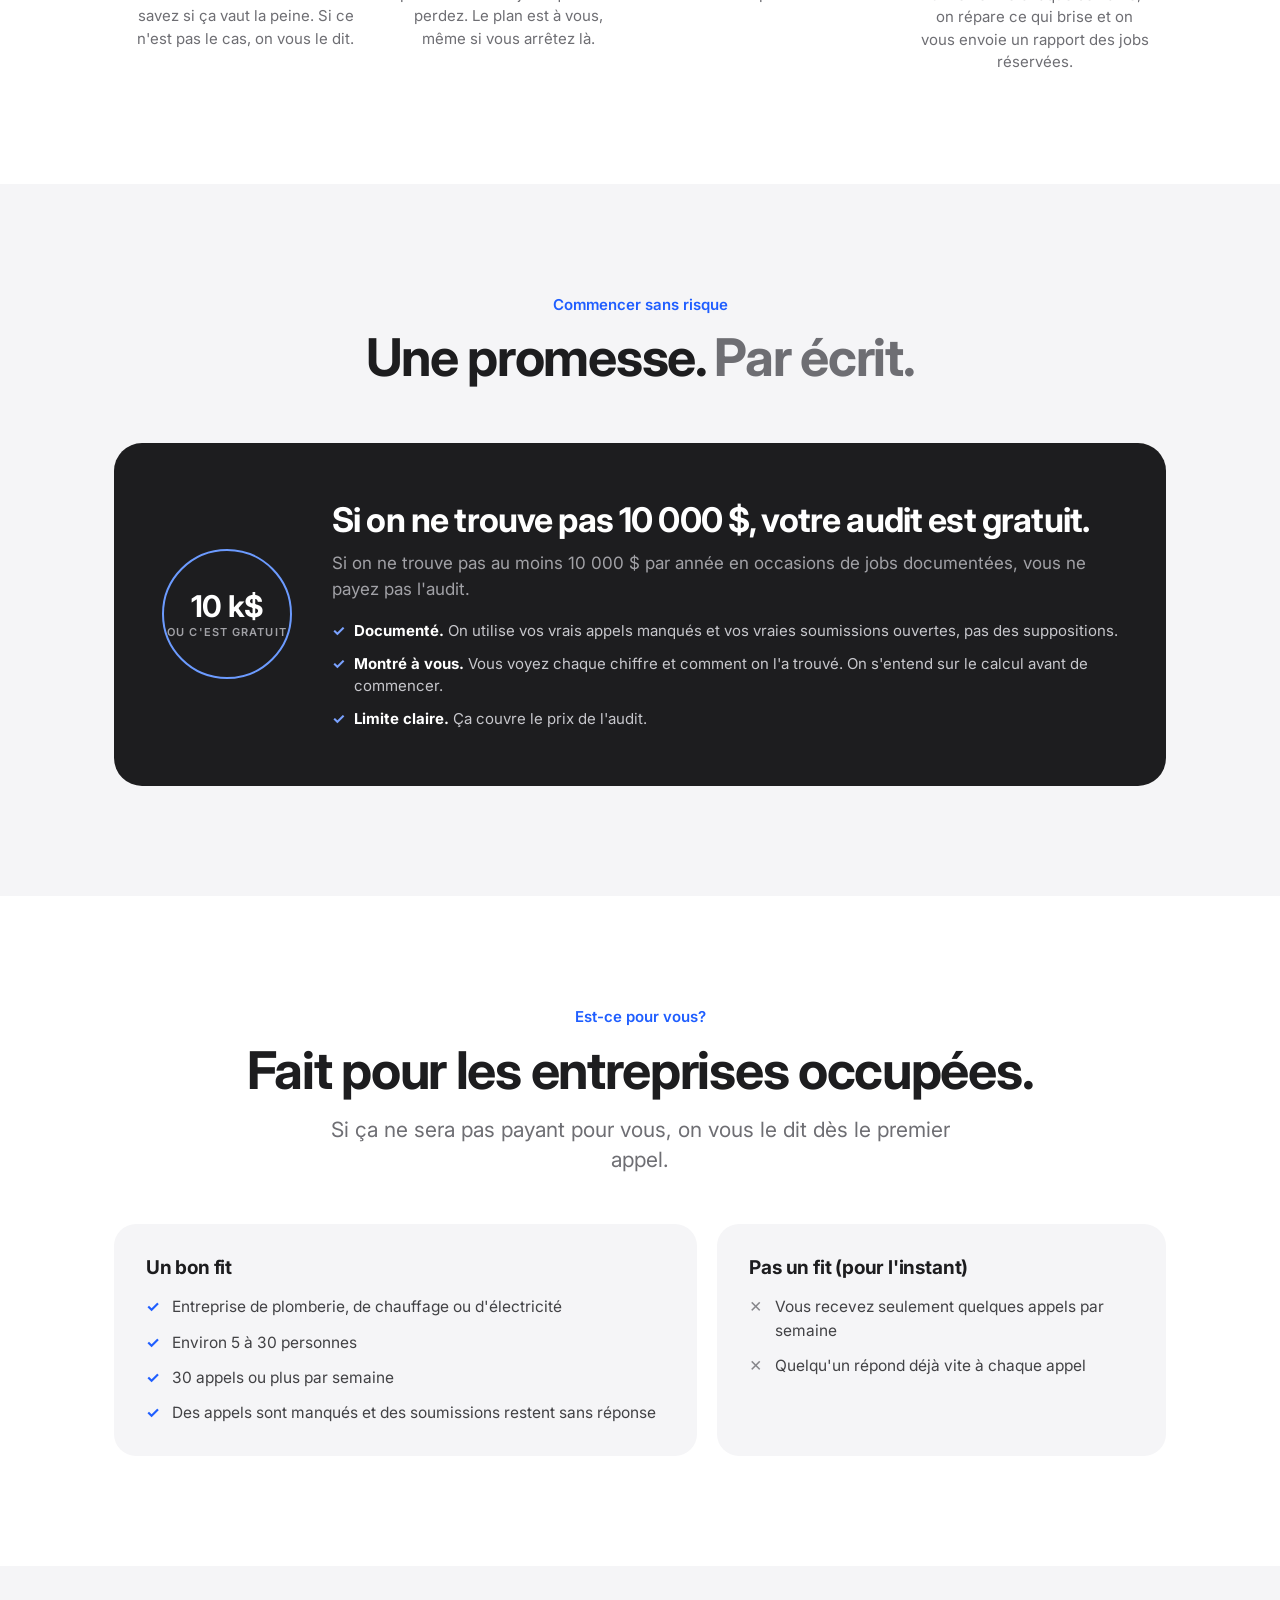
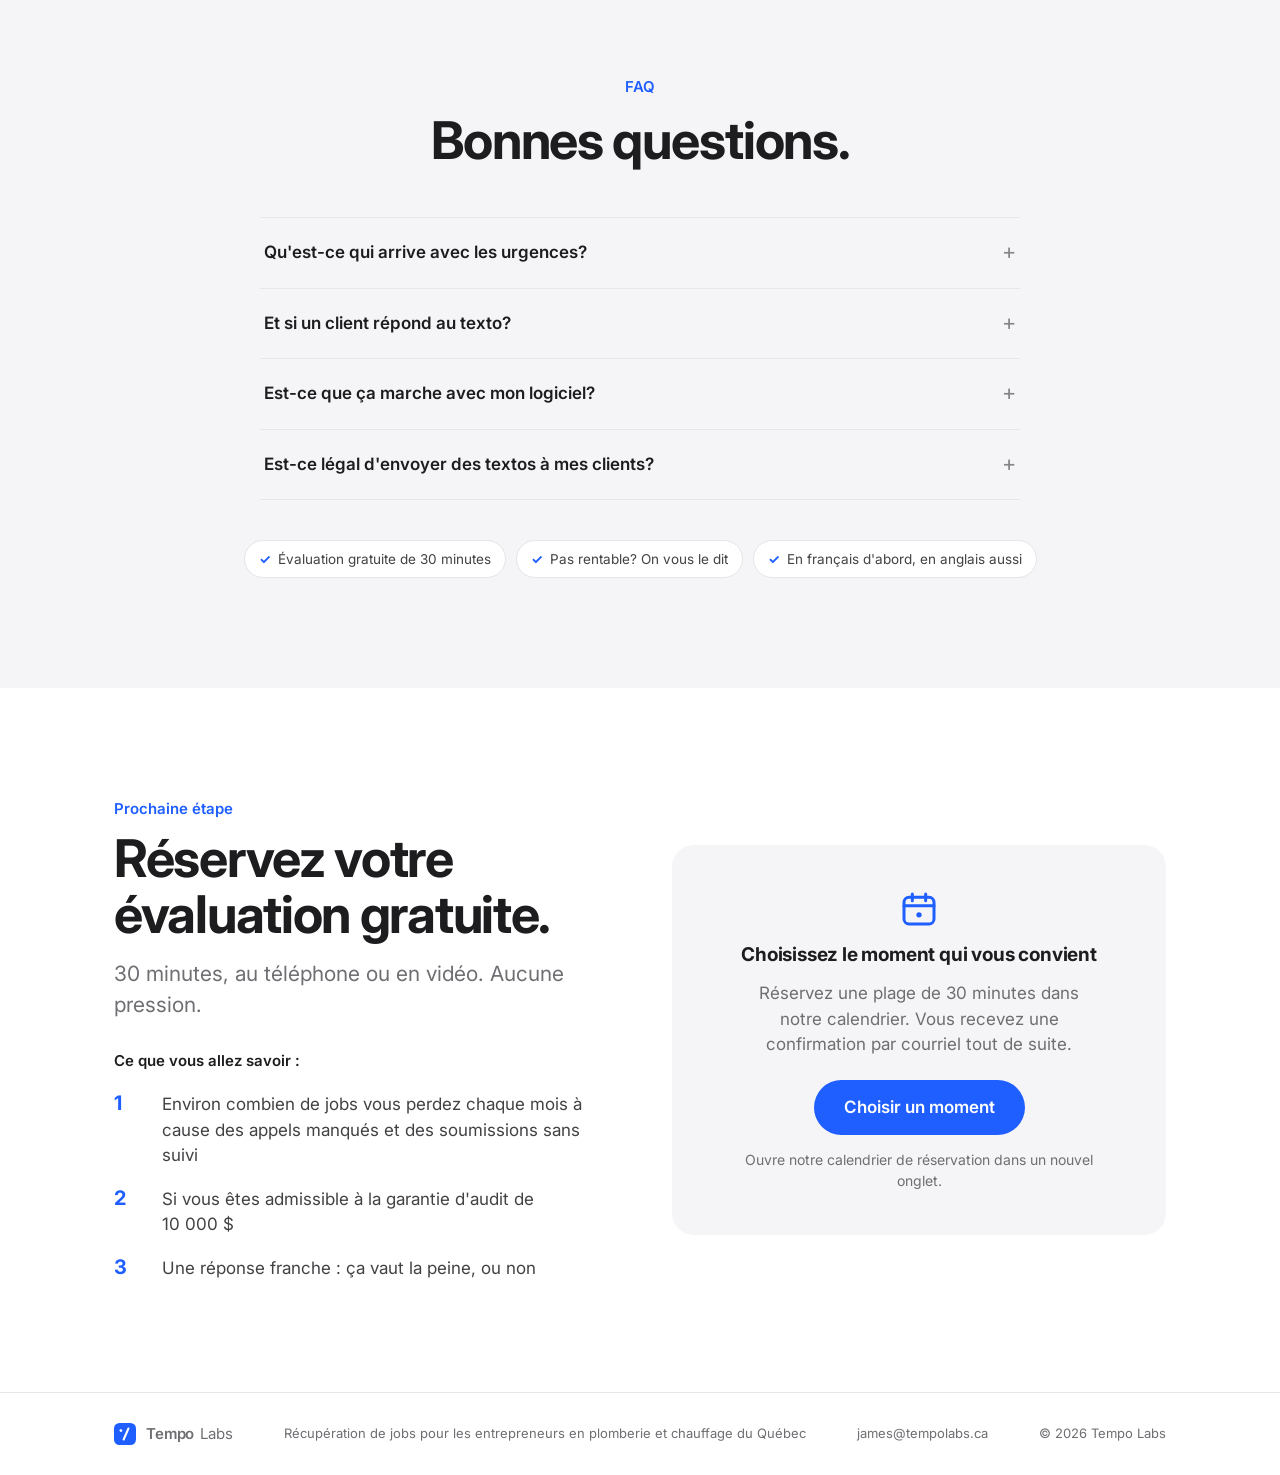
==== commit 8d8a6ffd: "Site copy edits: lead headline, missed calls, quotes, texts, install step, guarantee limits, fit lis" ====
--- a/index.html
+++ b/index.html
@@ -57,12 +57,12 @@
 <section class="band center">
   <div class="wrap">
     <span class="eyebrow" data-i18n="leak.eyebrow">Where the jobs go</span>
-    <h2 data-i18n-html="leak.h2">You already paid for these leads. <span class="dim">Then they slip away.</span></h2>
+    <h2 data-i18n-html="leak.h2">The lead is trying to reach you. <span class="dim">But you let them slip away.</span></h2>
     <p class="sub" data-i18n="leak.sub">Your next job shouldn't depend on whether someone picks up the phone.</p>
     <div class="cards">
-      <div class="card reveal"><div class="num">1</div><h3 data-i18n="leak.1h">Missed calls</h3><p data-i18n="leak.1">Your team is on a job or on the other line. The caller hangs up and calls the next plumber.</p></div>
+      <div class="card reveal"><div class="num">1</div><h3 data-i18n="leak.1h">Missed calls</h3><p data-i18n="leak.1">Your team is on a job or on the other line. The caller hangs up and calls the next business.</p></div>
       <div class="card reveal"><div class="num">2</div><h3 data-i18n="leak.2h">Slow replies</h3><p data-i18n="leak.2">You call back at the end of the day. By then, someone else got the job.</p></div>
-      <div class="card reveal"><div class="num">3</div><h3 data-i18n="leak.3h">Quotes that go quiet</h3><p data-i18n="leak.3">You send a quote. Nobody follows up. The customer forgets, or picks someone who did.</p></div>
+      <div class="card reveal"><div class="num">3</div><h3 data-i18n="leak.3h">Quotes that go quiet</h3><p data-i18n="leak.3">You send a quote. Nobody follows up. The customer forgets.</p></div>
     </div>
   </div>
 </section>
@@ -85,7 +85,7 @@
       <div class="wf-list">
         <div class="wf reveal">
           <h3 data-i18n="wf.1h">Missed-call recovery</h3>
-          <p data-i18n="wf.1">When you miss a call, the caller gets a text in Quebec French right away. We ask what they need. Emergencies and unclear cases go straight to a real person on your team.</p>
+          <p data-i18n="wf.1">When you miss a call, the caller gets a text right away. We ask what they need. Emergencies and unclear cases go straight to a real person on your team.</p>
         </div>
         <div class="wf reveal">
           <h3 data-i18n="wf.2h">Quote follow-up</h3>
@@ -154,7 +154,7 @@
       </svg>
       <div class="step"><div class="dot">1</div><span class="k" data-i18n="how.1k">30 minutes · Free</span><h3 data-i18n="how.1h">Free assessment</h3><p data-i18n="how.1">We look at your calls and quotes together. You learn if it's worth fixing. If it's not, we tell you.</p></div>
       <div class="step"><div class="dot">2</div><span class="k" data-i18n="how.2k">About 1 week</span><h3 data-i18n="how.2h">Job Leak Audit</h3><p data-i18n="how.2">We use your real data to find the jobs you're losing. You keep the plan, even if you stop here.</p></div>
-      <div class="step"><div class="dot">3</div><span class="k" data-i18n="how.3k">Live in 21 days</span><h3 data-i18n="how.3h">We install it</h3><p data-i18n="how.3">We set up your Dispatch Command Center. The audit fee counts toward the price.</p></div>
+      <div class="step"><div class="dot">3</div><span class="k" data-i18n="how.3k">Live in 21 days</span><h3 data-i18n="how.3h">We install it</h3><p data-i18n="how.3">We set up your Dispatch Command Center.</p></div>
       <div class="step"><div class="dot">4</div><span class="k" data-i18n="how.4k">Every month</span><h3 data-i18n="how.4h">We watch and improve</h3><p data-i18n="how.4">We check it every week, fix what breaks, and send you a report on jobs booked.</p></div>
     </div>
   </div>
@@ -173,8 +173,7 @@
         <ul class="terms">
           <li data-i18n-html="g.t1"><b>Documented.</b> We use your real missed calls and open quotes, not guesses.</li>
           <li data-i18n-html="g.t2"><b>Shown to you.</b> You see every number and how we got it. We agree on the math before we start.</li>
-          <li data-i18n-html="g.t3"><b>Clear limit.</b> It covers the audit fee. It's not a promise of new sales.</li>
-          <li data-i18n-html="g.t4"><b>Time saved is separate.</b> Office hours saved are shown on their own and don't count toward the $10,000.</li>
+          <li data-i18n-html="g.t3"><b>Clear limit.</b> It covers the audit fee.</li>
         </ul>
       </div>
     </div>
@@ -190,11 +189,10 @@
       <div class="card fit-yes reveal">
         <h3 data-i18n="fit.yh">A good fit</h3>
         <ul>
-          <li data-i18n="fit.y1">Plumbing or heating company in Quebec</li>
+          <li data-i18n="fit.y1">Plumbing, heating or electrical company</li>
           <li data-i18n="fit.y2">About 5 to 30 people</li>
           <li data-i18n="fit.y3">30 or more calls coming in each week</li>
           <li data-i18n="fit.y4">Calls get missed and quotes go quiet</li>
-          <li data-i18n="fit.y5">The owner or manager joins the call</li>
         </ul>
       </div>
       <div class="card fit-no reveal">
@@ -216,7 +214,7 @@
       <details><summary data-i18n="q2">What happens with emergencies?</summary><p data-i18n="a2">Urgent calls, like a burst pipe or no heat, go straight to a real person on your team. The system never handles an emergency on its own.</p></details>
       <details><summary data-i18n="q3">What if a customer writes back?</summary><p data-i18n="a3">Your team gets told right away, with the full message. You decide how to answer.</p></details>
       <details><summary data-i18n="q5">Does it work with my software?</summary><p data-i18n="a5">We work with the phone line, calendar and booking tool you already use. We check this on the free call before you pay anything. We also offer custom builds.</p></details>
-      <details><summary data-i18n="q6">Is it legal to text my customers?</summary><p data-i18n="a6">Yes, when it's done right. Every message follows Canada's anti-spam law: it says who it's from and how to stop. All texts are in French first.</p></details>
+      <details><summary data-i18n="q6">Is it legal to text my customers?</summary><p data-i18n="a6">Yes, when it's done right. Every message follows Canada's anti-spam law: it says who it's from and how to stop.</p></details>
     </div>
     <div class="checks">
       <span data-i18n="ck.1">Free 30-minute assessment</span>
@@ -270,15 +268,15 @@
   "st.2":"Des appels restent sans réponse (chiffre de l'industrie, pas le vôtre)",
   "st.3n":"45 k$","st.3u":"/an","st.3":"En jobs que ces appels manqués auraient pu donner",
   "st.cap":"Exemple seulement. On trouve votre vrai chiffre pendant l'audit.",
-  "leak.eyebrow":"Où les jobs s'en vont","leak.h2":"Vous avez déjà payé pour ces clients. <span class=\"dim\">Puis ils vous glissent entre les doigts.</span>",
+  "leak.eyebrow":"Où les jobs s'en vont","leak.h2":"Le client essaie de vous joindre. <span class=\"dim\">Mais vous le laissez filer.</span>",
   "leak.sub":"Votre prochaine job ne devrait pas dépendre de quelqu'un qui répond au téléphone.",
-  "leak.1h":"Appels manqués","leak.1":"Votre équipe est sur un chantier ou sur l'autre ligne. Le client raccroche et appelle le plombier suivant.",
+  "leak.1h":"Appels manqués","leak.1":"Votre équipe est sur un chantier ou sur l'autre ligne. Le client raccroche et appelle l'entreprise suivante.",
   "leak.2h":"Réponses trop lentes","leak.2":"Vous rappelez en fin de journée. Rendu là, quelqu'un d'autre a eu la job.",
-  "leak.3h":"Soumissions sans suivi","leak.3":"Vous envoyez une soumission. Personne ne fait de suivi. Le client oublie, ou choisit celui qui l'a rappelé.",
+  "leak.3h":"Soumissions sans suivi","leak.3":"Vous envoyez une soumission. Personne ne fait de suivi. Le client oublie.",
   "dcc.eyebrow":"Comment on règle ça","dcc.h2":"Le Centre de répartition.",
   "dcc.sub":"Un seul endroit où chaque appel, soumission et rendez-vous est suivi jusqu'au bout. Ça marche avec le téléphone, le calendrier et les applis que vous utilisez déjà.",
   "fl.1":"Un appel est manqué","fl.2":"Un texto part en quelques secondes, en français","fl.3":"On note ce dont le client a besoin","fl.4":"Rendez-vous pris, ou envoyé à votre équipe","fl.5":"Compté dans votre rapport de la semaine",
-  "wf.1h":"Récupérer les appels manqués","wf.1":"Quand vous manquez un appel, le client reçoit tout de suite un texto en français. On lui demande ce dont il a besoin. Les urgences et les cas pas clairs vont direct à une vraie personne de votre équipe.",
+  "wf.1h":"Récupérer les appels manqués","wf.1":"Quand vous manquez un appel, le client reçoit tout de suite un texto. On lui demande ce dont il a besoin. Les urgences et les cas pas clairs vont direct à une vraie personne de votre équipe.",
   "wf.2h":"Relancer les soumissions","wf.2":"Chaque soumission ouverte reçoit des relances polies, selon un horaire fixe, avec des messages que vous approuvez. Quand un client répond, votre équipe est avertie tout de suite.",
   "wf.3h":"Rendez-vous et suivi","wf.3":"Les clients prêts entrent dans votre façon habituelle de prendre les rendez-vous. Chaque semaine, vous voyez quels appels et quelles soumissions sont devenus de vraies jobs.",
   "wf.note":"Chaque texto dit de qui il vient et comment arrêter de recevoir des messages, comme l'exige la loi canadienne anti-pourriel.",
@@ -294,22 +292,22 @@
   "how.eyebrow":"La méthode Tempo","how.h2":"Quatre étapes. Une prochaine étape claire à chaque fois.",
   "how.1k":"30 minutes · Gratuit","how.1h":"Évaluation gratuite","how.1":"On regarde vos appels et vos soumissions ensemble. Vous savez si ça vaut la peine. Si ce n'est pas le cas, on vous le dit.",
   "how.2k":"Environ 1 semaine","how.2h":"Audit des jobs perdues","how.2":"On utilise vos vraies données pour trouver les jobs que vous perdez. Le plan est à vous, même si vous arrêtez là.",
-  "how.3k":"En marche en 21 jours","how.3h":"On l'installe","how.3":"On met en place votre Centre de répartition. Le prix de l'audit est déduit du prix.",
+  "how.3k":"En marche en 21 jours","how.3h":"On l'installe","how.3":"On met en place votre Centre de répartition.",
   "how.4k":"Chaque mois","how.4h":"On surveille et on améliore","how.4":"On le vérifie chaque semaine, on répare ce qui brise et on vous envoie un rapport des jobs réservées.",
   "g.eyebrow":"Commencer sans risque","g.h2":"Une promesse. <span class=\"dim\">Par écrit.</span>","g.sealn":"10 k$","g.seal":"ou c'est gratuit",
   "g.1h":"Si on ne trouve pas 10 000 $, votre audit est gratuit.","g.1":"Si on ne trouve pas au moins 10 000 $ par année en occasions de jobs documentées, vous ne payez pas l'audit.",
   "g.t1":"<b>Documenté.</b> On utilise vos vrais appels manqués et vos vraies soumissions ouvertes, pas des suppositions.",
   "g.t2":"<b>Montré à vous.</b> Vous voyez chaque chiffre et comment on l'a trouvé. On s'entend sur le calcul avant de commencer.",
-  "g.t3":"<b>Limite claire.</b> Ça couvre le prix de l'audit. Ce n'est pas une promesse de ventes.",
+  "g.t3":"<b>Limite claire.</b> Ça couvre le prix de l'audit.",
   "g.t4":"<b>Le temps sauvé est à part.</b> Les heures de bureau sauvées sont montrées à part et ne comptent pas dans les 10 000 $.",
   "fit.eyebrow":"Est-ce pour vous?","fit.h2":"Fait pour les entreprises occupées.","fit.sub":"Si ça ne sera pas payant pour vous, on vous le dit dès le premier appel.",
-  "fit.yh":"Un bon fit","fit.y1":"Entreprise de plomberie ou de chauffage au Québec","fit.y2":"Environ 5 à 30 personnes","fit.y3":"30 appels ou plus par semaine","fit.y4":"Des appels sont manqués et des soumissions restent sans réponse","fit.y5":"Le propriétaire ou le directeur est à l'appel",
+  "fit.yh":"Un bon fit","fit.y1":"Entreprise de plomberie, de chauffage ou d'électricité","fit.y2":"Environ 5 à 30 personnes","fit.y3":"30 appels ou plus par semaine","fit.y4":"Des appels sont manqués et des soumissions restent sans réponse","fit.y5":"Le propriétaire ou le directeur est à l'appel",
   "fit.nh":"Pas un fit (pour l'instant)","fit.n1":"Vous recevez seulement quelques appels par semaine","fit.n2":"Quelqu'un répond déjà vite à chaque appel",
   "faq.h2":"Bonnes questions.",
   "q2":"Qu'est-ce qui arrive avec les urgences?","a2":"Les appels urgents, comme un tuyau qui a éclaté ou une panne de chauffage, vont direct à une vraie personne de votre équipe. Le système ne gère jamais une urgence tout seul.",
   "q3":"Et si un client répond au texto?","a3":"Votre équipe est avertie tout de suite, avec le message au complet. C'est vous qui décidez quoi répondre.",
   "q5":"Est-ce que ça marche avec mon logiciel?","a5":"On travaille avec la ligne téléphonique, le calendrier et l'outil de rendez-vous que vous avez déjà. On le vérifie pendant l'appel gratuit, avant que vous payiez quoi que ce soit. On offre aussi des solutions sur mesure.",
-  "q6":"Est-ce légal d'envoyer des textos à mes clients?","a6":"Oui, quand c'est bien fait. Chaque message respecte la loi canadienne anti-pourriel : il dit de qui il vient et comment arrêter. Tous les textos sont d'abord en français.",
+  "q6":"Est-ce légal d'envoyer des textos à mes clients?","a6":"Oui, quand c'est bien fait. Chaque message respecte la loi canadienne anti-pourriel : il dit de qui il vient et comment arrêter.",
   "ck.1":"Évaluation gratuite de 30 minutes","ck.2":"Pas rentable? On vous le dit","ck.3":"En français d'abord, en anglais aussi",
   "bk.eyebrow":"Prochaine étape","bk.h2":"Réservez votre évaluation gratuite.","bk.sub":"30 minutes, au téléphone ou en vidéo. Aucune pression.",
   "bk.lh":"Ce que vous allez savoir :","bk.1":"Environ combien de jobs vous perdez chaque mois à cause des appels manqués et des soumissions sans suivi","bk.2":"Si vous êtes admissible à la garantie d'audit de 10 000 $","bk.3":"Une réponse franche : ça vaut la peine, ou non",
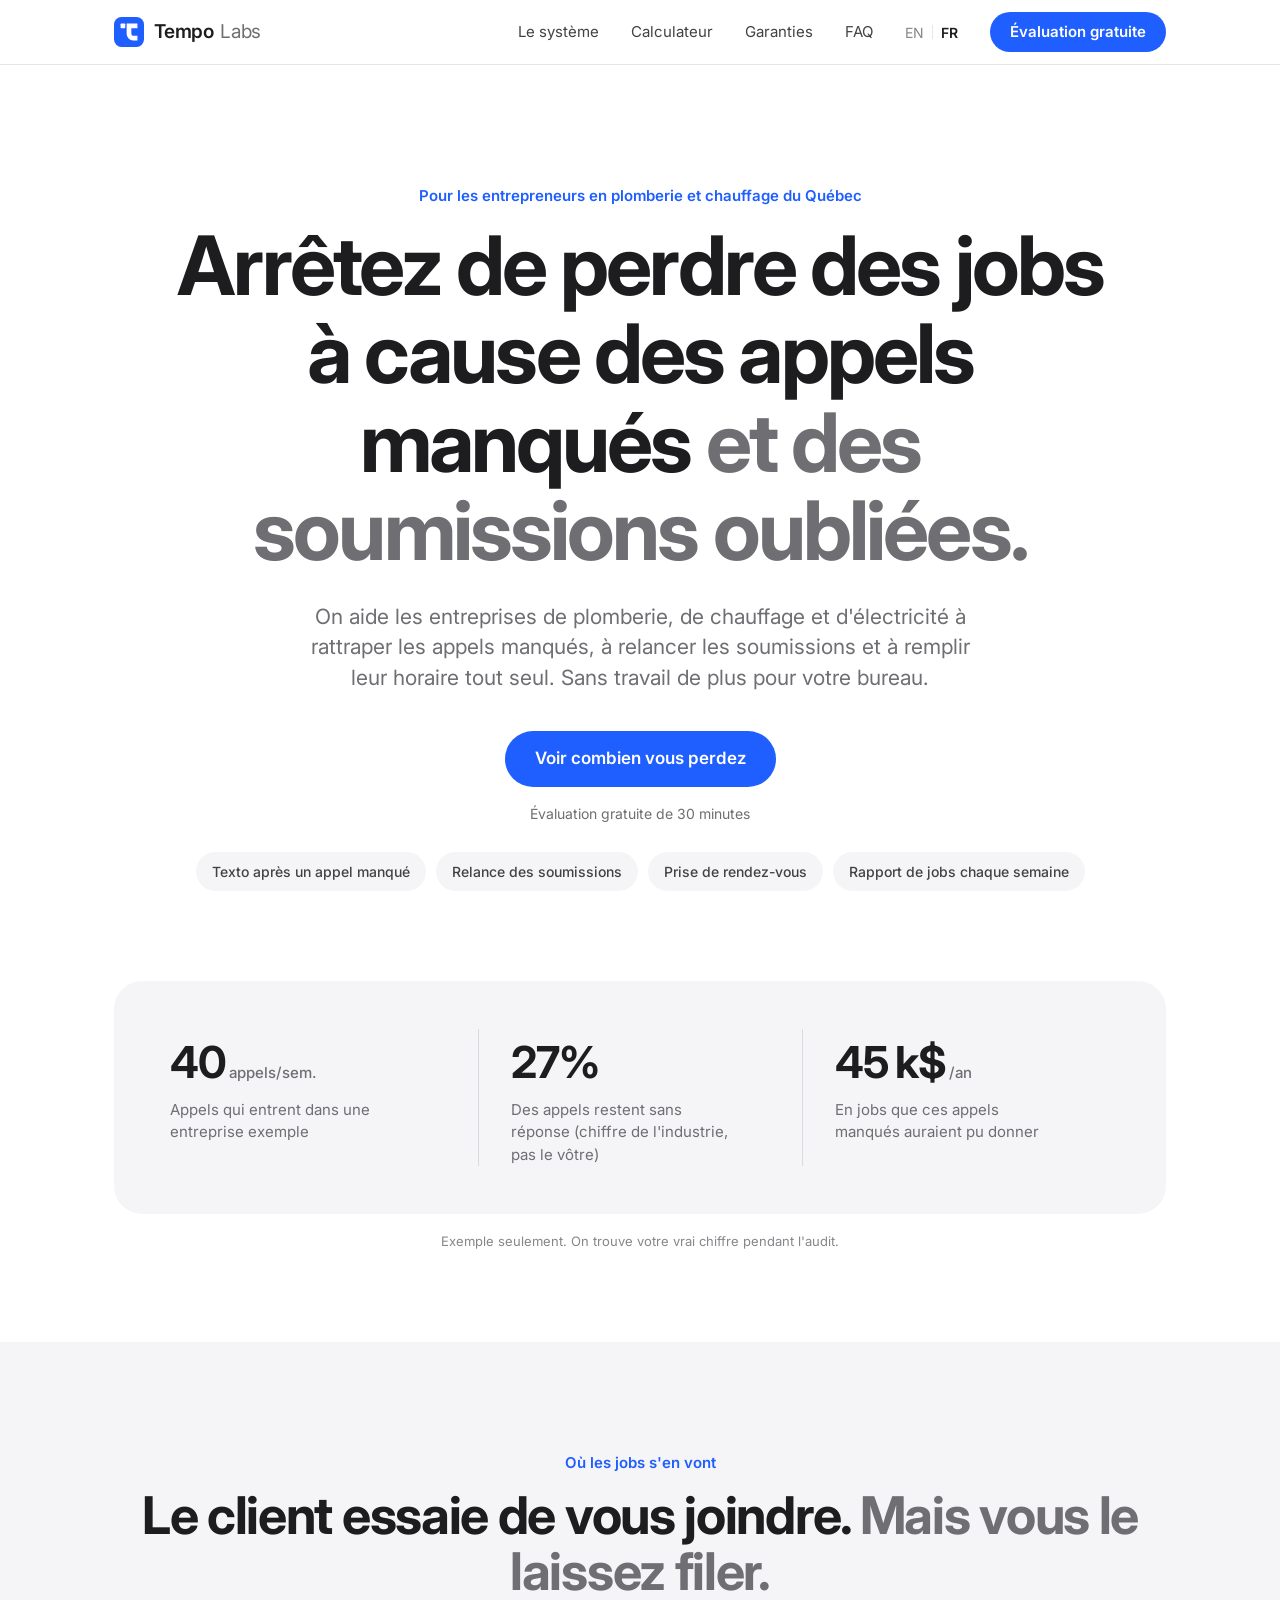
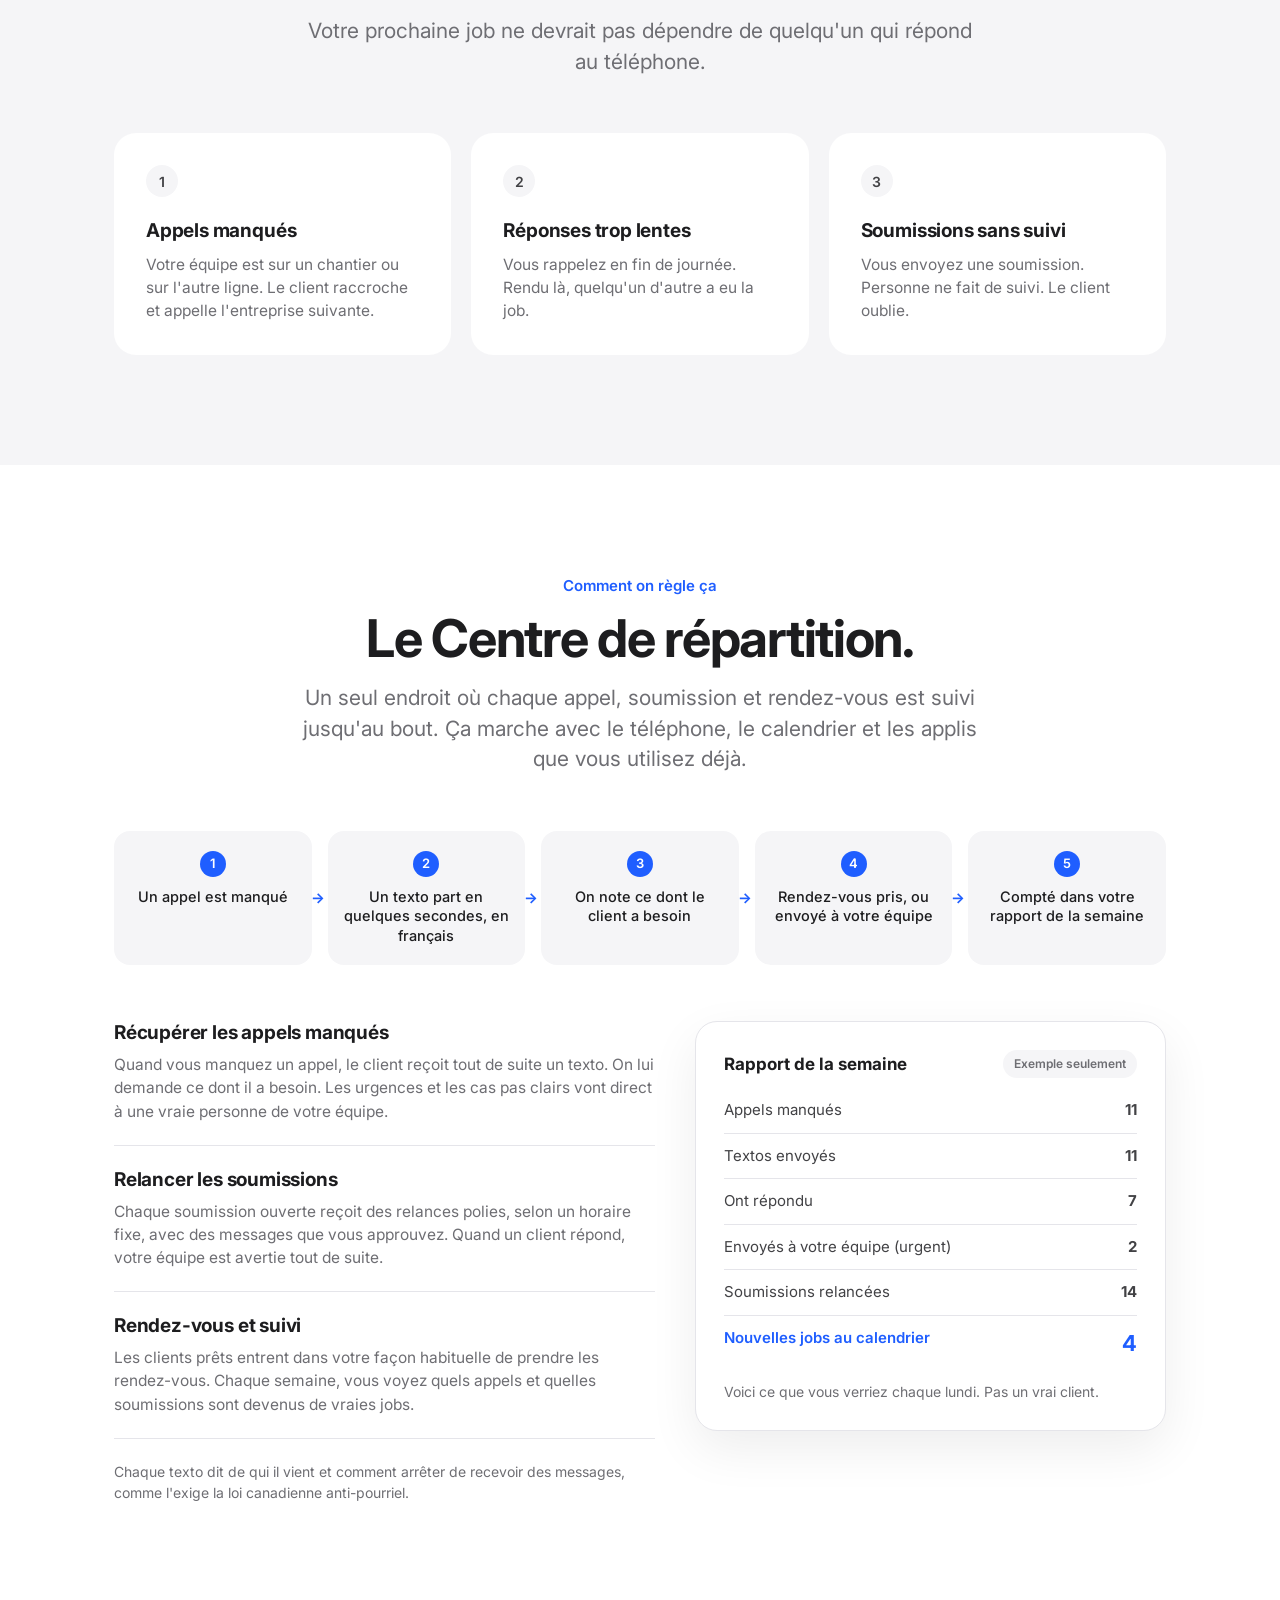
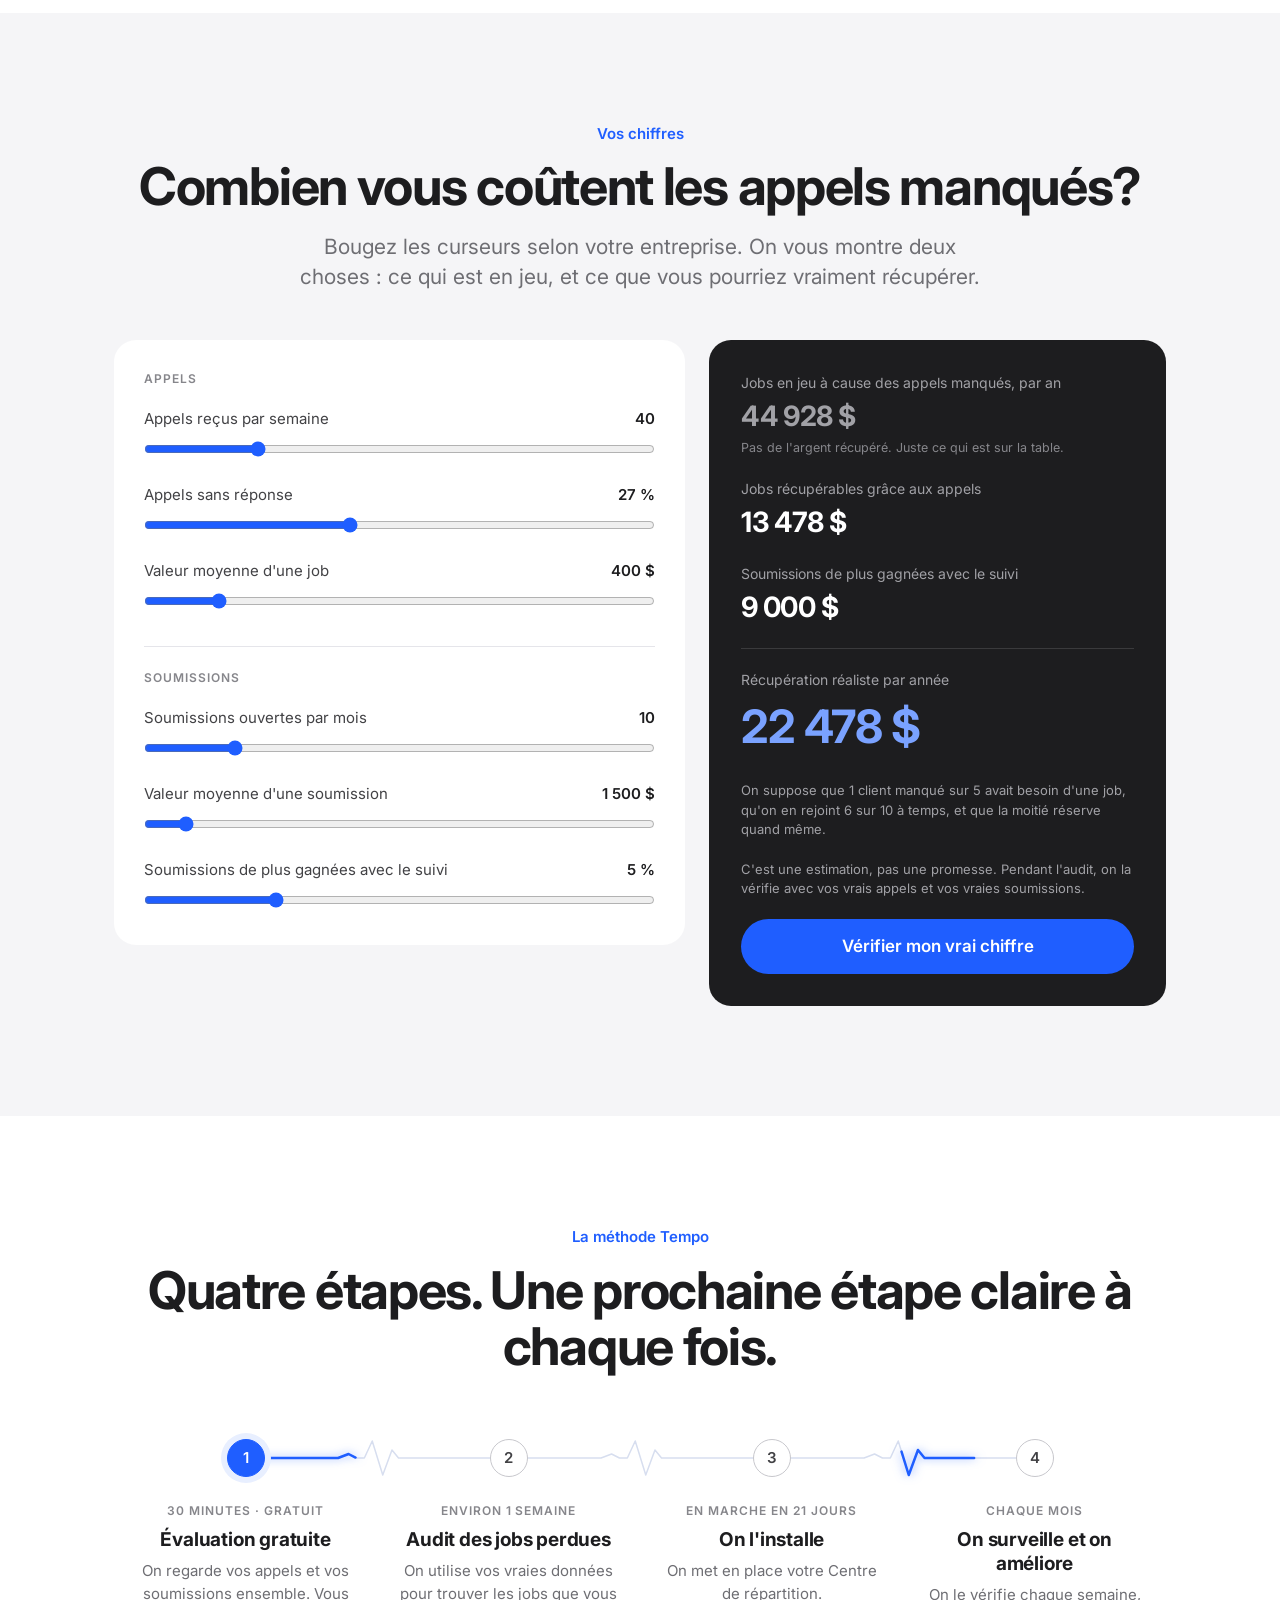
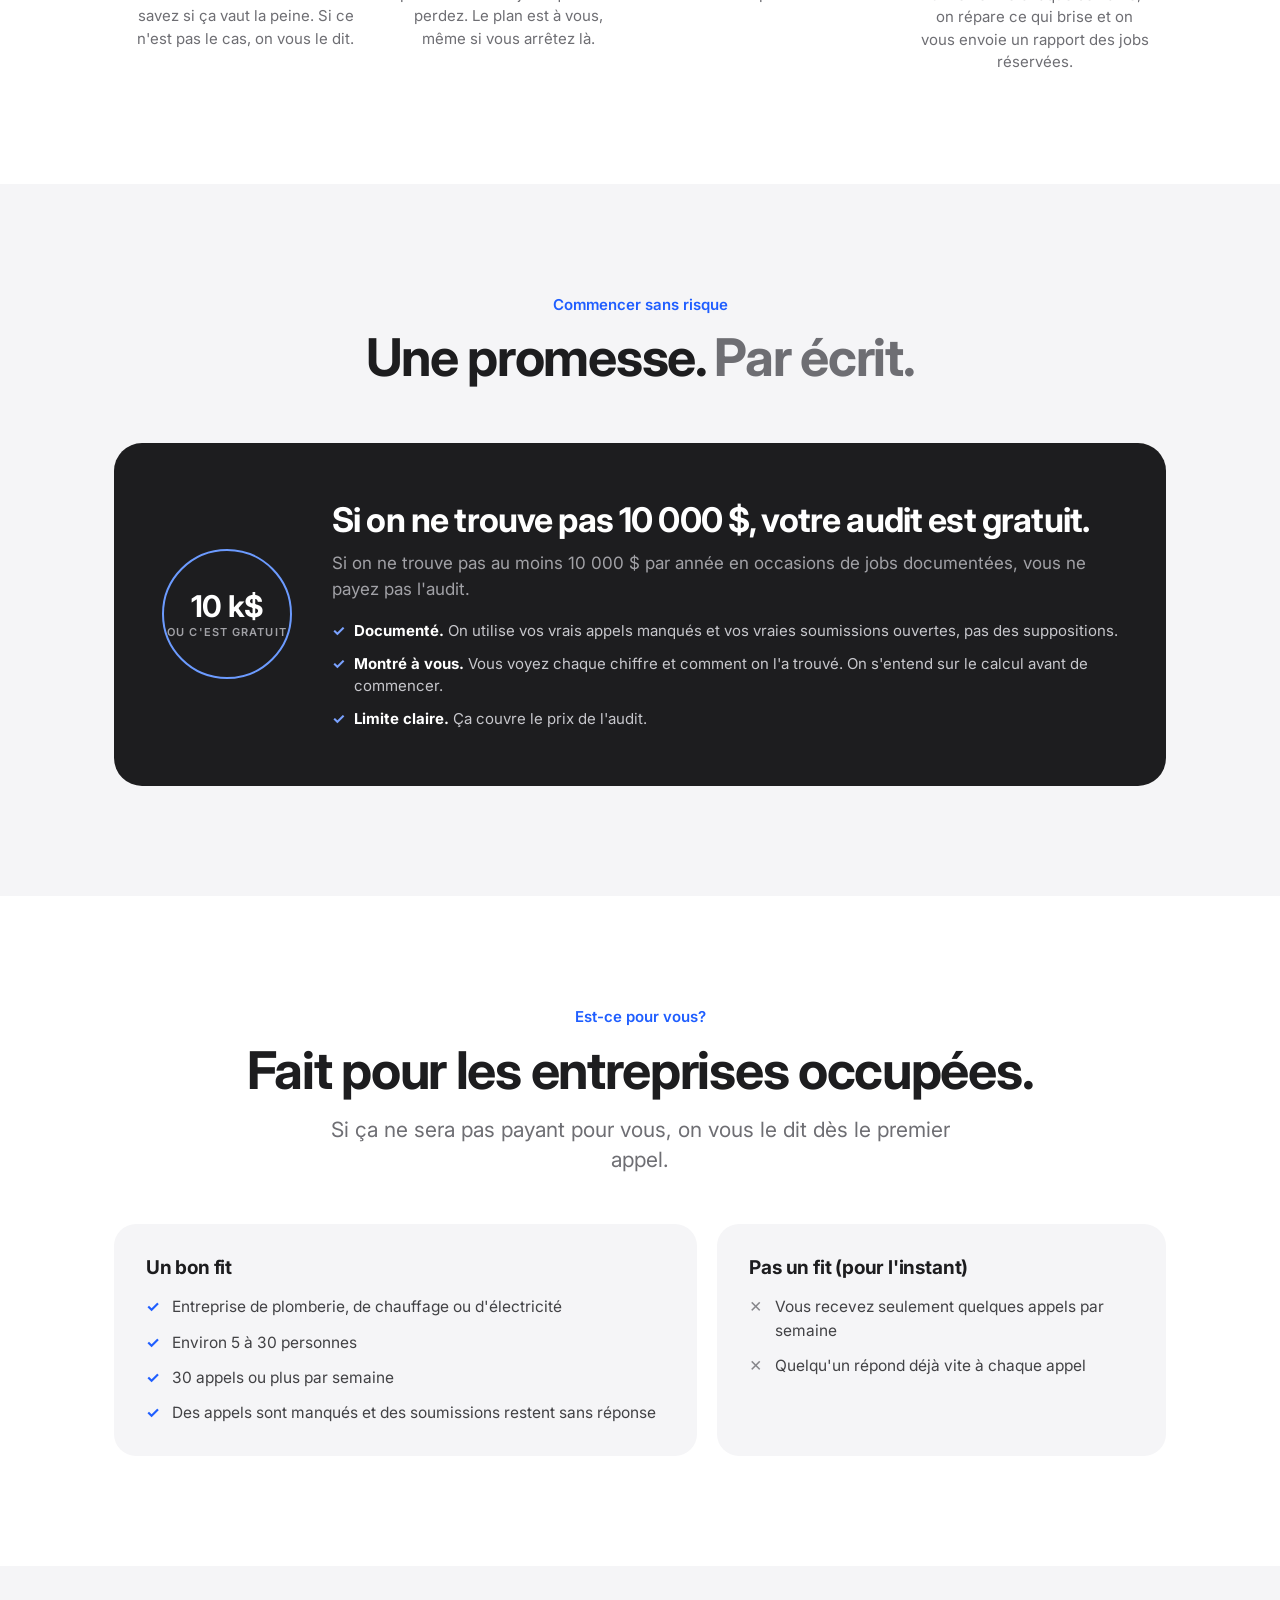
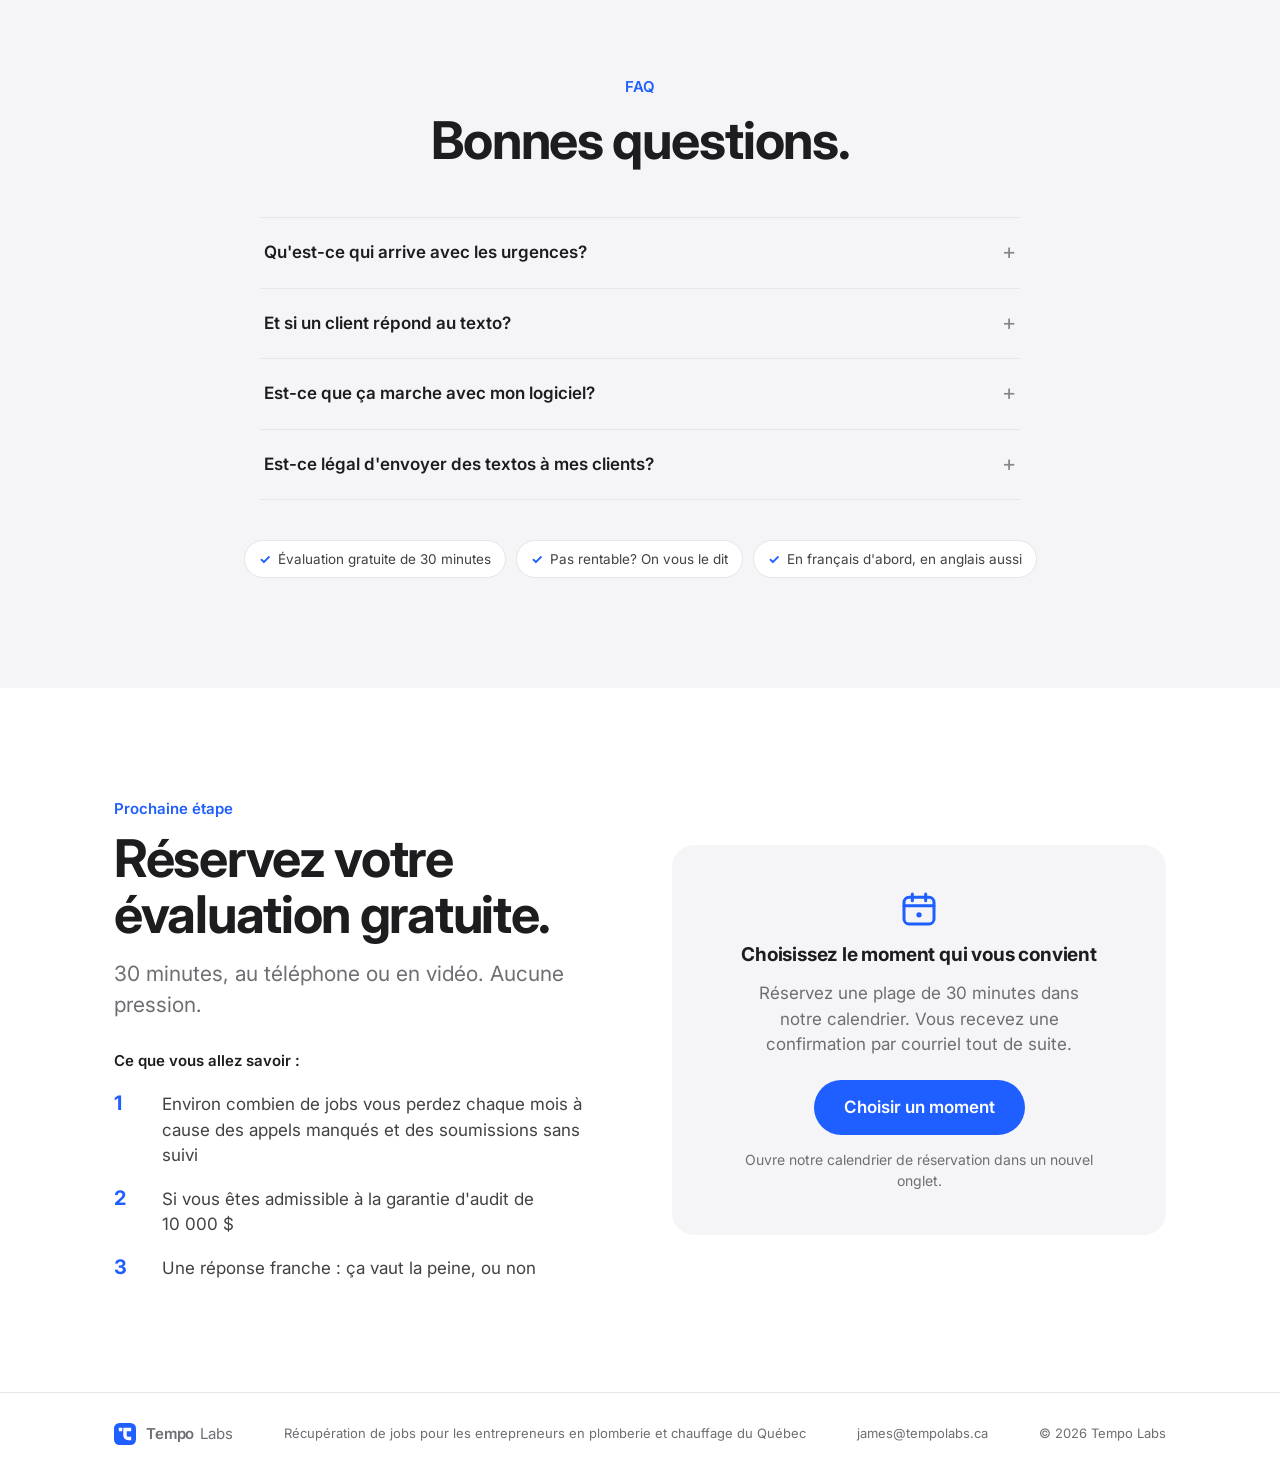
==== commit 306d872a: "New Tempo Labs logo in header and footer, plus favicon and app icons." ====
--- a/index.html
+++ b/index.html
@@ -9,13 +9,16 @@
 <link rel="preconnect" href="https://fonts.gstatic.com" crossorigin>
 <link href="https://fonts.googleapis.com/css2?family=Inter:wght@400;500;600;700&display=swap" rel="stylesheet">
 <link rel="stylesheet" href="styles.css">
+<link rel="icon" type="image/svg+xml" href="assets/logo.svg">
+<link rel="icon" type="image/png" sizes="32x32" href="assets/favicon-32.png">
+<link rel="apple-touch-icon" href="assets/apple-touch-icon.png">
 </head>
 <body>
 
 <nav>
   <div class="wrap">
     <a href="index.html" class="logo">
-      <svg class="logo-mark" viewBox="0 0 32 32" aria-hidden="true"><rect width="32" height="32" rx="8" fill="#1f5eff"/><path d="M14 24 21 8" stroke="#fff" stroke-width="3" stroke-linecap="round"/><circle cx="10" cy="11" r="2" fill="#fff"/></svg>
+      <svg class="logo-mark" viewBox="0 0 1024 1024" aria-hidden="true"><rect width="1024" height="1024" rx="256" fill="#1f5eff"/><rect x="224" y="224" width="160" height="160" rx="24" fill="#fff"/><path d="M432 224H800V384H592V576A62 62 0 0 0 654 638H800V800H654A222 222 0 0 1 432 578Z" fill="#fff"/></svg>
       Tempo <span class="logo-sub">Labs</span>
     </a>
     <div class="nav-r">
@@ -249,7 +252,7 @@
 
 <footer>
   <div class="wrap">
-    <a href="index.html" class="logo"><svg class="logo-mark" viewBox="0 0 32 32" aria-hidden="true"><rect width="32" height="32" rx="8" fill="#1f5eff"/><path d="M14 24 21 8" stroke="#fff" stroke-width="3" stroke-linecap="round"/><circle cx="10" cy="11" r="2" fill="#fff"/></svg>Tempo <span class="logo-sub">Labs</span></a>
+    <a href="index.html" class="logo"><svg class="logo-mark" viewBox="0 0 1024 1024" aria-hidden="true"><rect width="1024" height="1024" rx="256" fill="#1f5eff"/><rect x="224" y="224" width="160" height="160" rx="24" fill="#fff"/><path d="M432 224H800V384H592V576A62 62 0 0 0 654 638H800V800H654A222 222 0 0 1 432 578Z" fill="#fff"/></svg>Tempo <span class="logo-sub">Labs</span></a>
     <span data-i18n="ft.1">Job recovery for Quebec plumbing &amp; heating contractors</span>
     <a href="mailto:james@tempolabs.ca">james@tempolabs.ca</a>
     <span>© <span class="yr"></span> Tempo Labs</span>
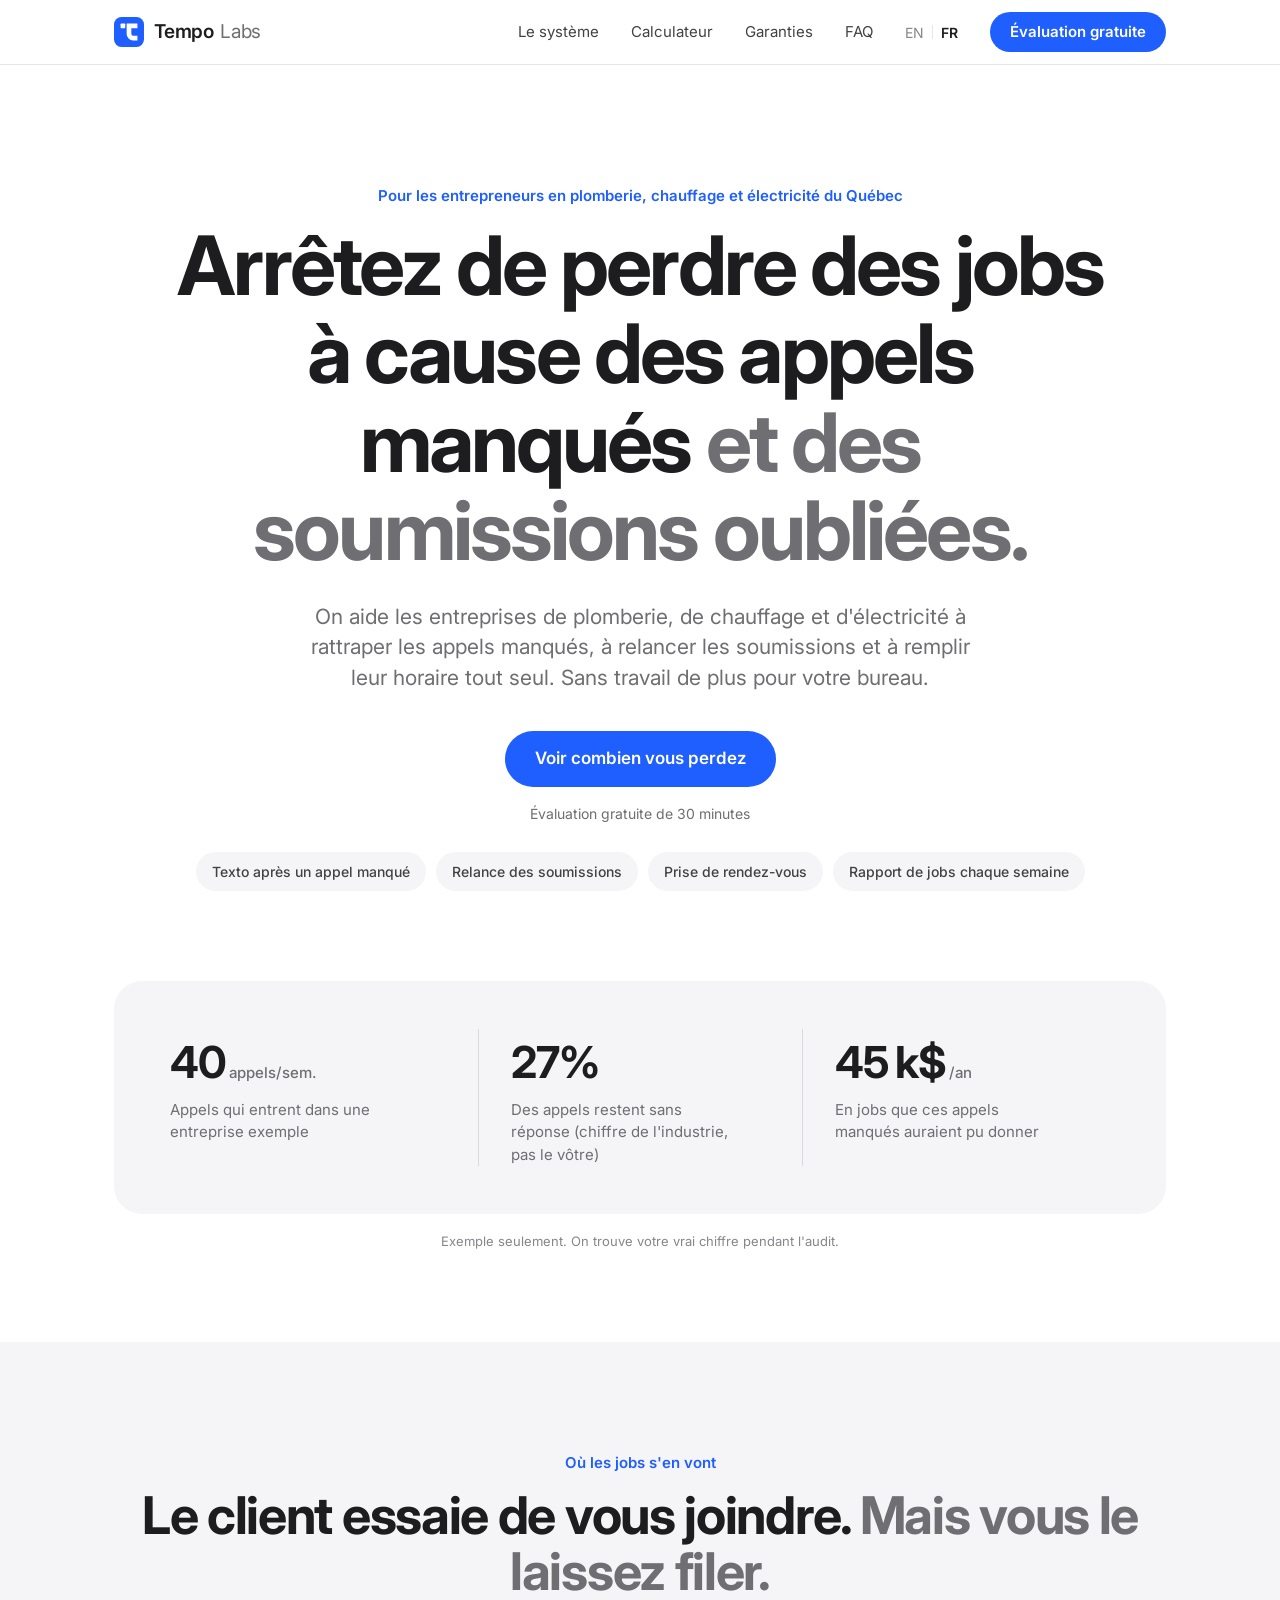
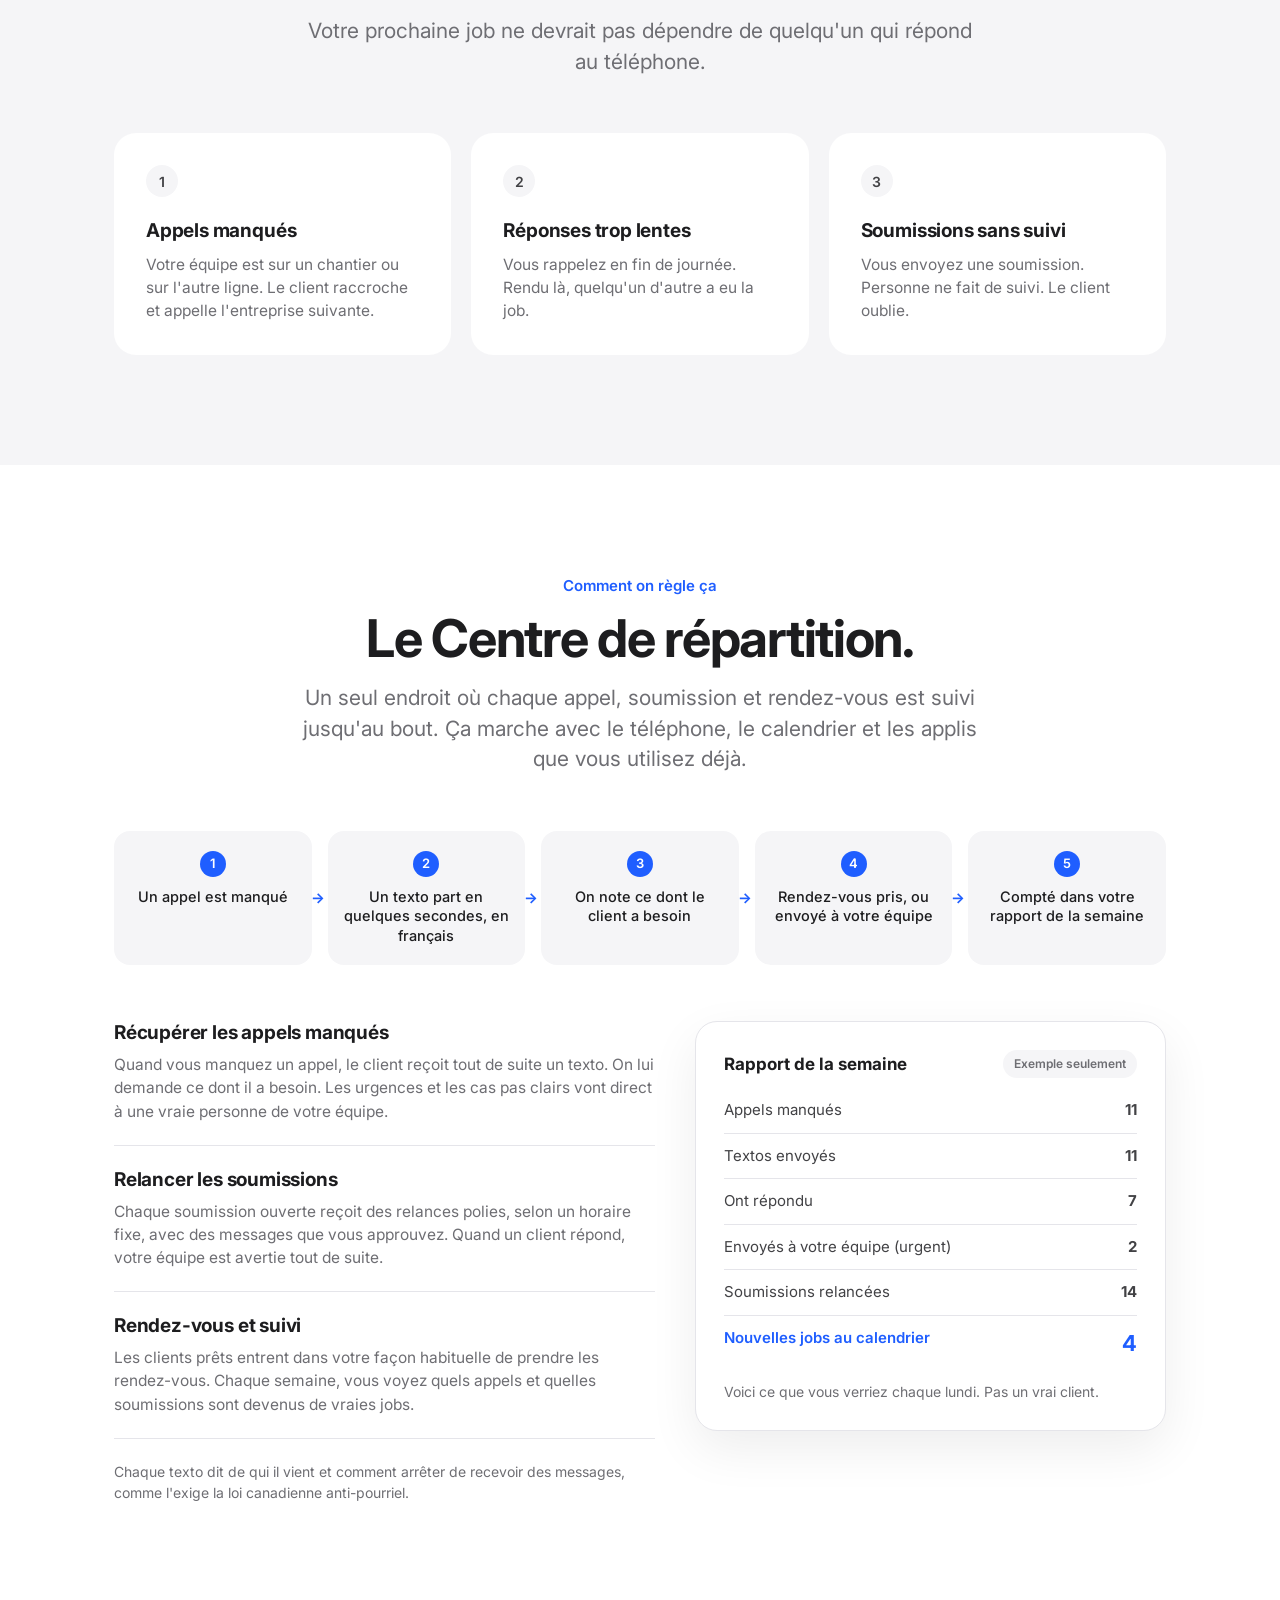
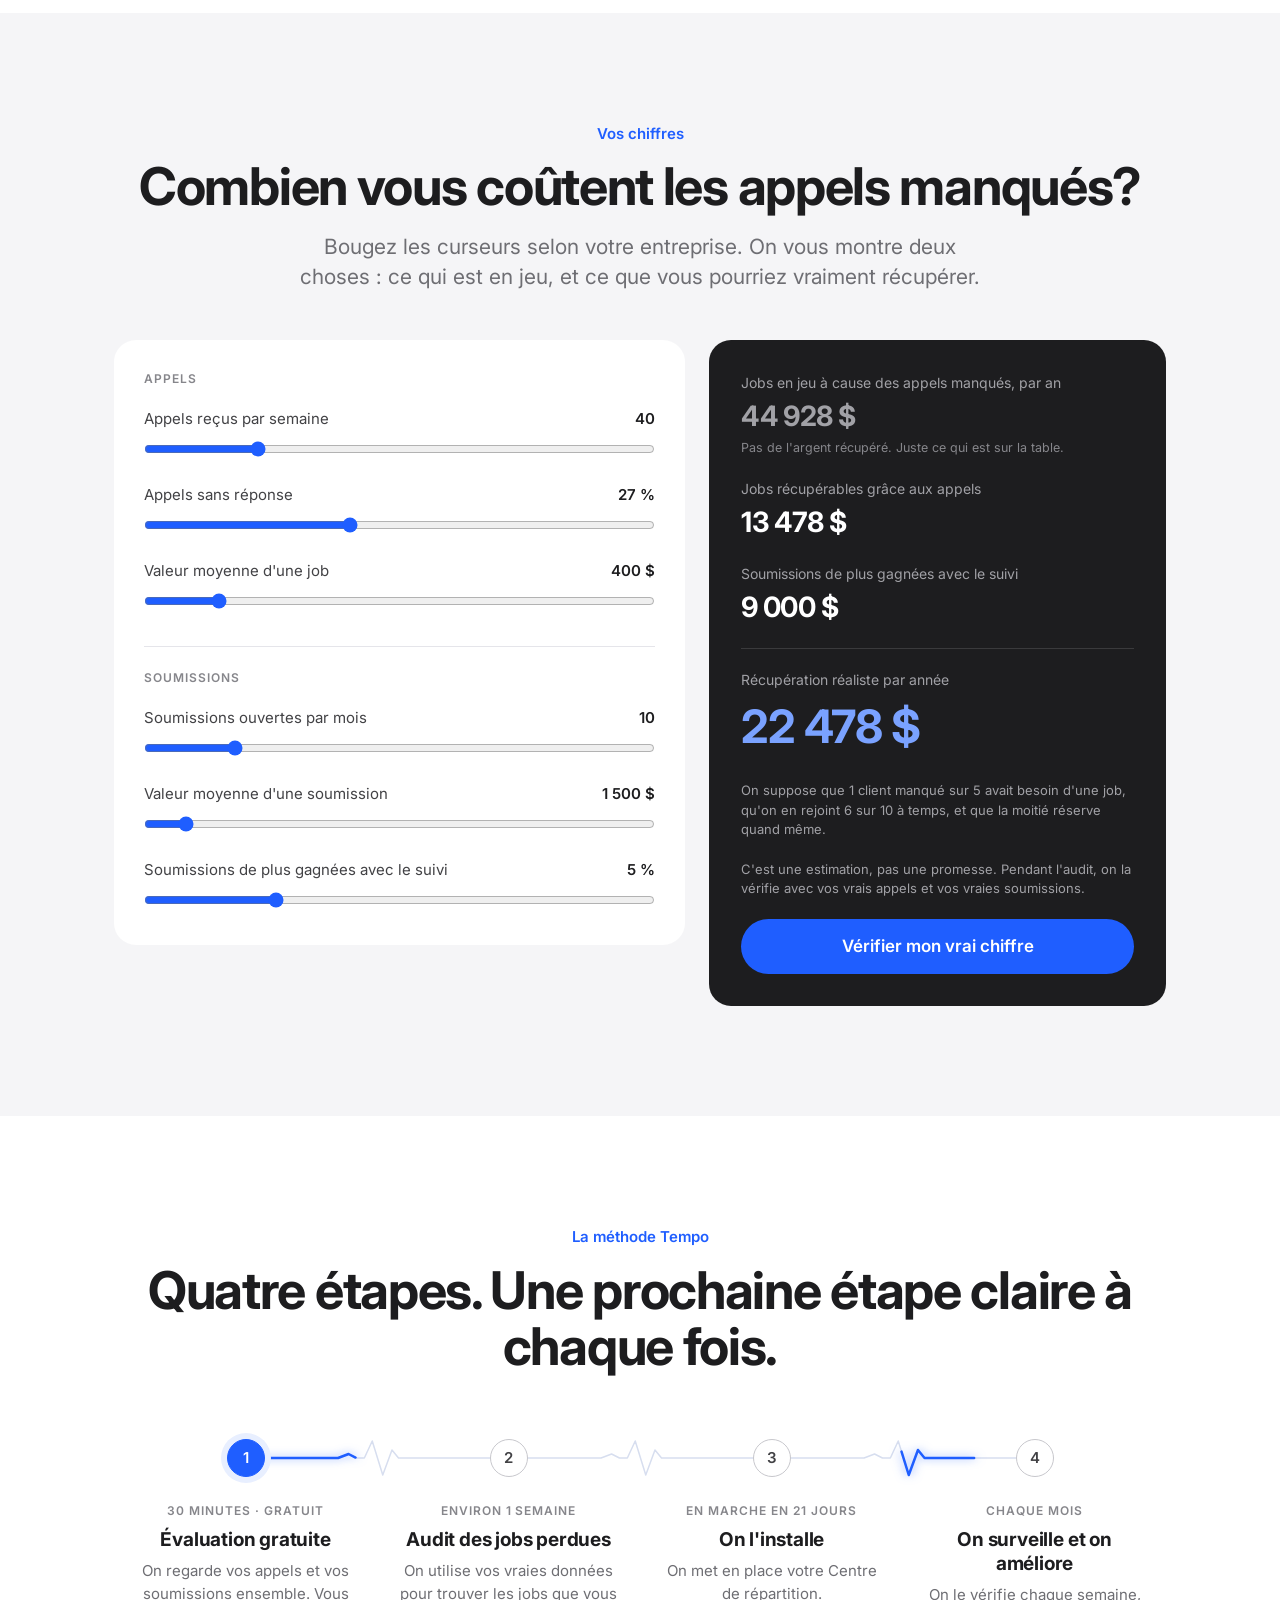
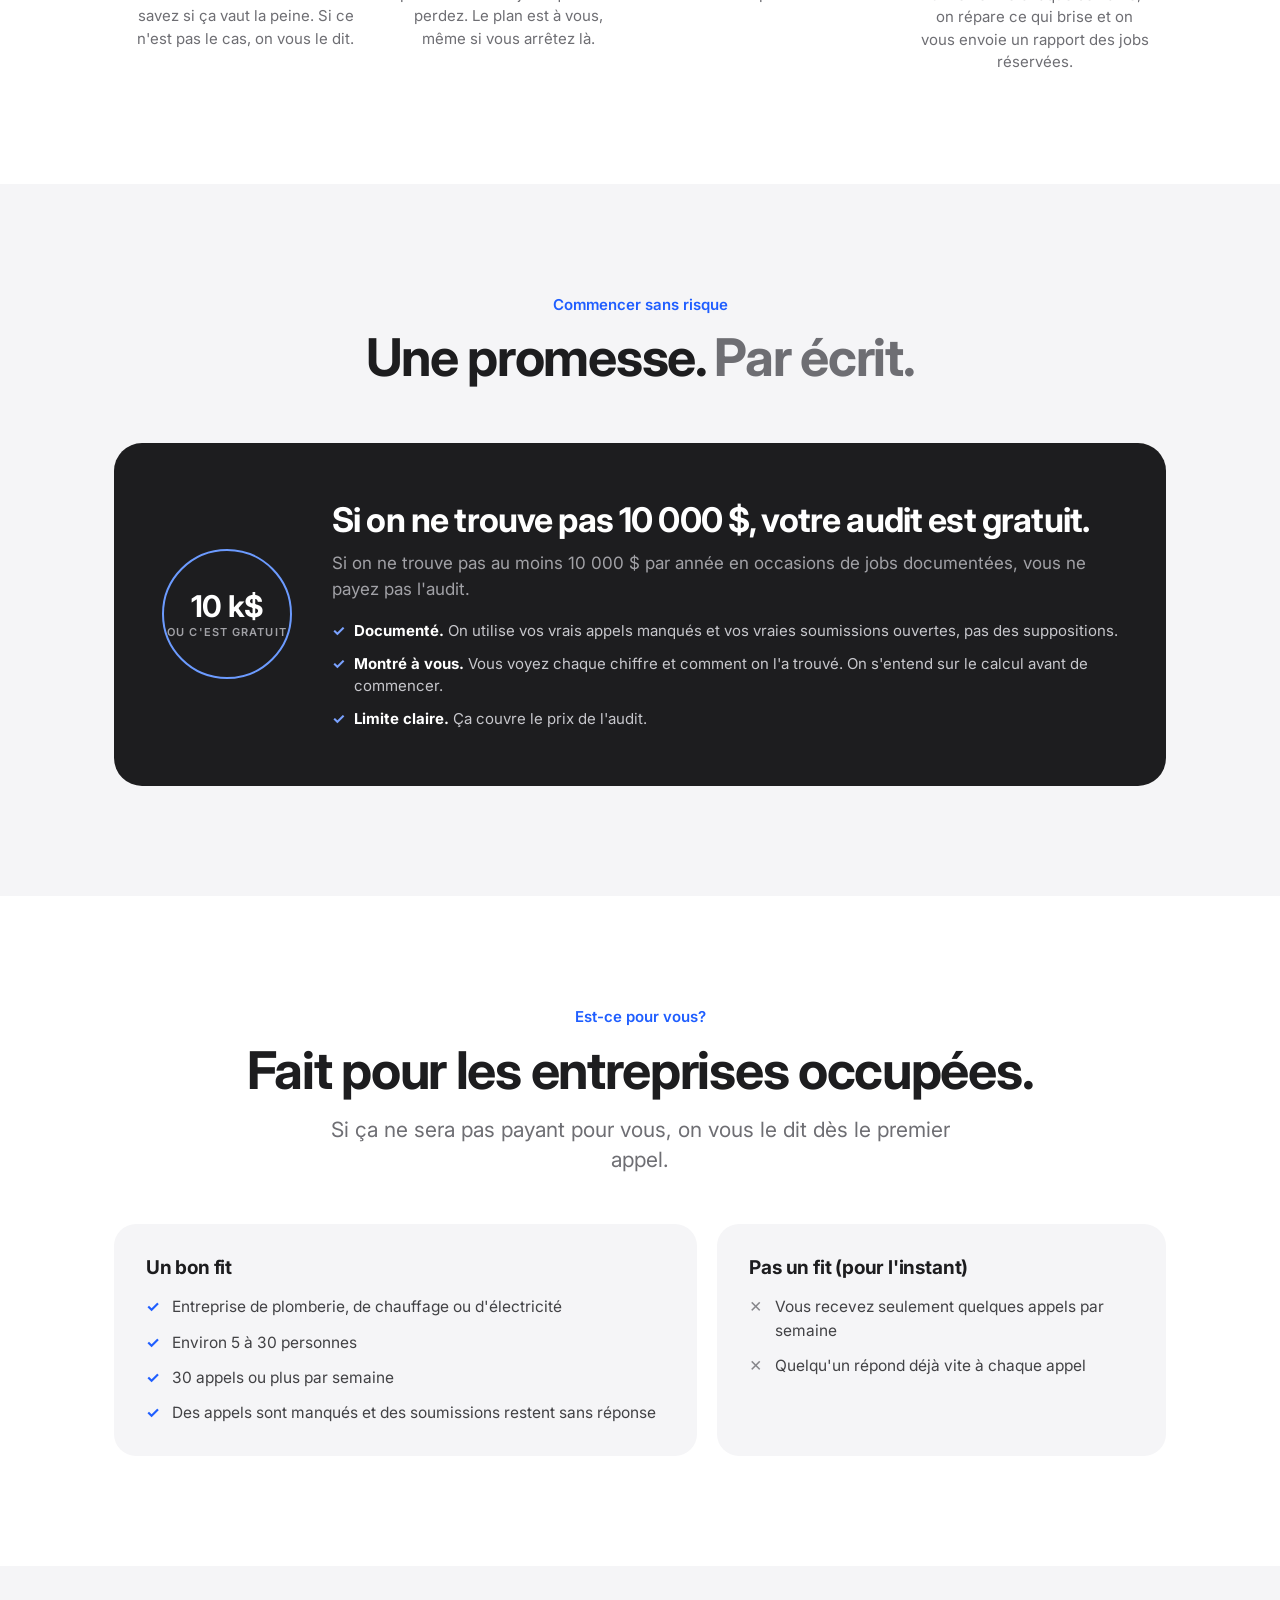
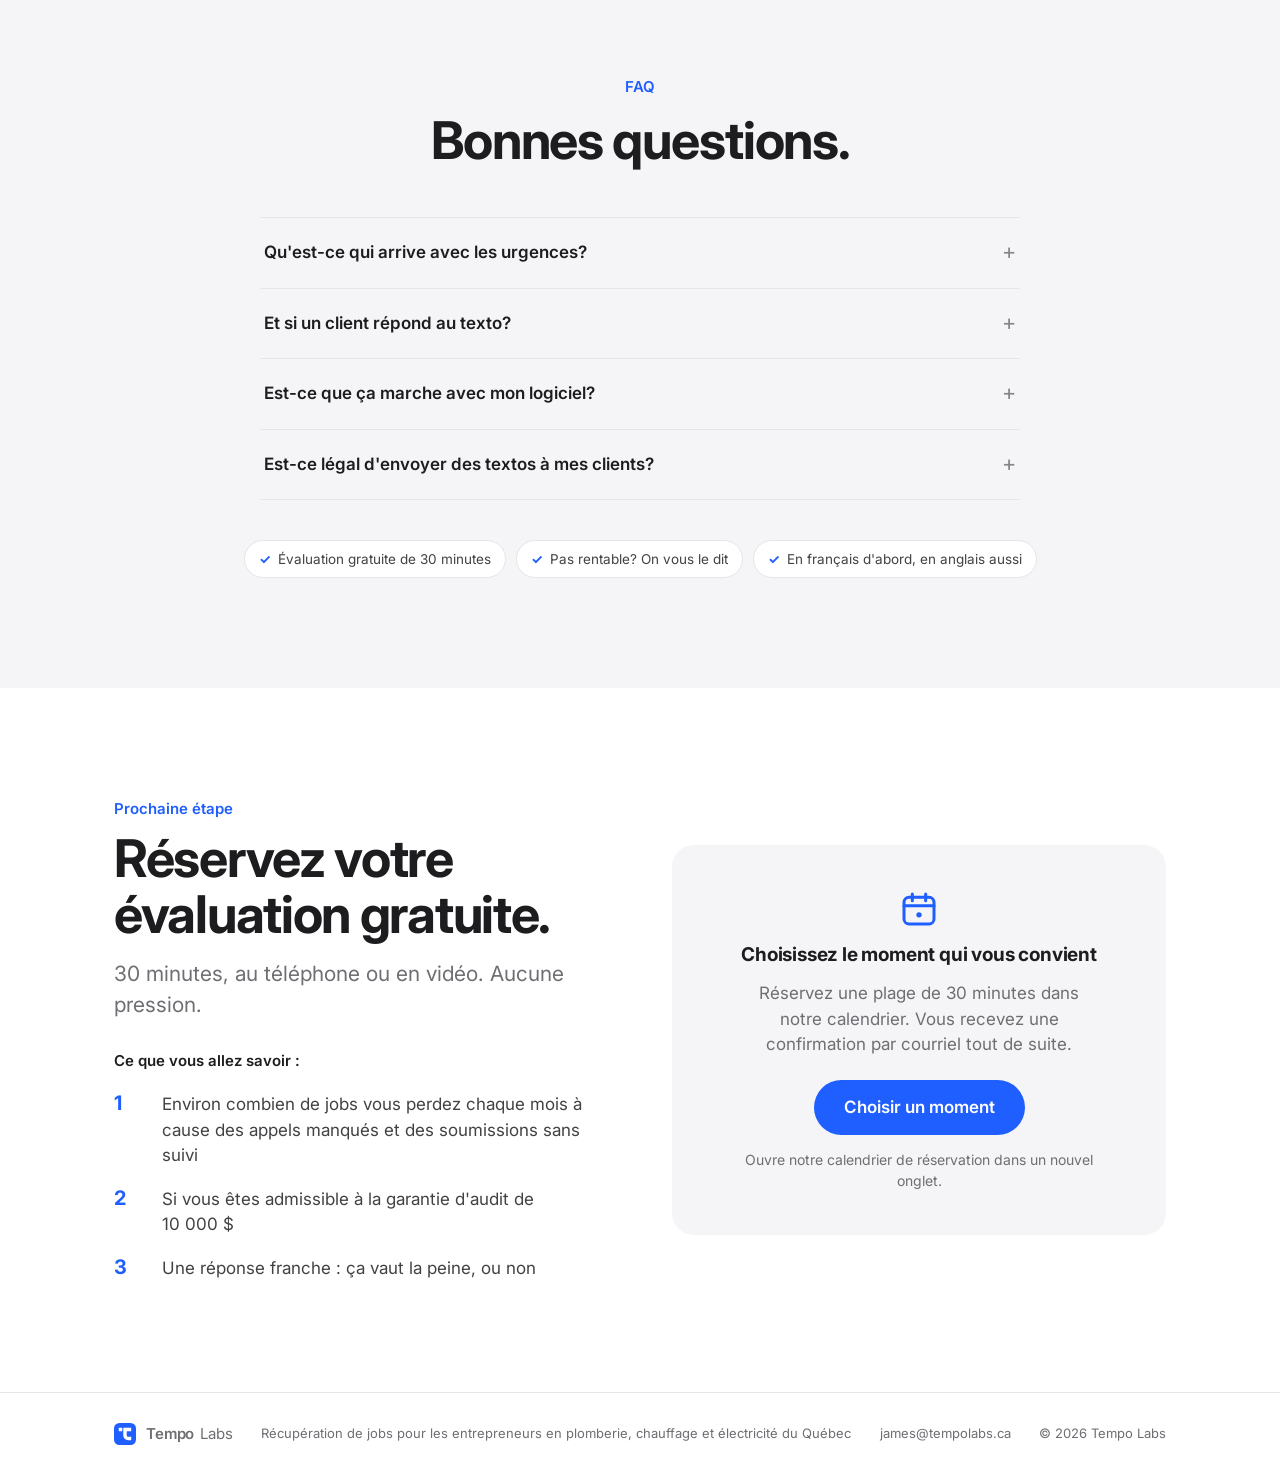
==== commit 10e77421: "Say plumbing, heating and electrical everywhere on the site (EN and FR)." ====
--- a/index.html
+++ b/index.html
@@ -4,7 +4,7 @@
 <meta charset="utf-8">
 <meta name="viewport" content="width=device-width, initial-scale=1">
 <title>Tempo Labs — Stop losing jobs to missed calls</title>
-<meta name="description" content="For Quebec plumbing and heating contractors. We help you win back jobs lost to missed calls and forgotten quotes, without adding office work. Free 30-minute opportunity assessment.">
+<meta name="description" content="For Quebec plumbing, heating and electrical contractors. We help you win back jobs lost to missed calls and forgotten quotes, without adding office work. Free 30-minute opportunity assessment.">
 <link rel="preconnect" href="https://fonts.googleapis.com">
 <link rel="preconnect" href="https://fonts.gstatic.com" crossorigin>
 <link href="https://fonts.googleapis.com/css2?family=Inter:wght@400;500;600;700&display=swap" rel="stylesheet">
@@ -36,7 +36,7 @@
 
 <header class="hero center">
   <div class="wrap">
-    <span class="eyebrow" data-i18n="hero.eyebrow">For Quebec plumbing &amp; heating contractors</span>
+    <span class="eyebrow" data-i18n="hero.eyebrow">For Quebec plumbing, heating &amp; electrical contractors</span>
     <h1 data-i18n-html="hero.h1">Stop losing jobs to missed calls <span class="dim">and forgotten quotes.</span></h1>
     <p class="sub" data-i18n="hero.sub">We help plumbing, heating and electrical companies catch missed calls, follow up on quotes, and book more jobs on their own. No extra work for your office.</p>
     <a href="#book" class="btn" data-i18n="hero.cta">Find out how much you're missing</a>
@@ -253,7 +253,7 @@
 <footer>
   <div class="wrap">
     <a href="index.html" class="logo"><svg class="logo-mark" viewBox="0 0 1024 1024" aria-hidden="true"><rect width="1024" height="1024" rx="256" fill="#1f5eff"/><rect x="224" y="224" width="160" height="160" rx="24" fill="#fff"/><path d="M432 224H800V384H592V576A62 62 0 0 0 654 638H800V800H654A222 222 0 0 1 432 578Z" fill="#fff"/></svg>Tempo <span class="logo-sub">Labs</span></a>
-    <span data-i18n="ft.1">Job recovery for Quebec plumbing &amp; heating contractors</span>
+    <span data-i18n="ft.1">Job recovery for Quebec plumbing, heating &amp; electrical contractors</span>
     <a href="mailto:james@tempolabs.ca">james@tempolabs.ca</a>
     <span>© <span class="yr"></span> Tempo Labs</span>
   </div>
@@ -262,7 +262,7 @@
 <script>
 window.FR = {
   "nav.dcc":"Le système","nav.calc":"Calculateur","nav.audit":"Garanties","nav.cta":"Évaluation gratuite",
-  "hero.eyebrow":"Pour les entrepreneurs en plomberie et chauffage du Québec",
+  "hero.eyebrow":"Pour les entrepreneurs en plomberie, chauffage et électricité du Québec",
   "hero.h1":"Arrêtez de perdre des jobs à cause des appels manqués <span class=\"dim\">et des soumissions oubliées.</span>",
   "hero.sub":"On aide les entreprises de plomberie, de chauffage et d'électricité à rattraper les appels manqués, à relancer les soumissions et à remplir leur horaire tout seul. Sans travail de plus pour votre bureau.",
   "hero.cta":"Voir combien vous perdez","hero.fine":"Évaluation gratuite de 30 minutes",
@@ -315,7 +315,7 @@
   "bk.eyebrow":"Prochaine étape","bk.h2":"Réservez votre évaluation gratuite.","bk.sub":"30 minutes, au téléphone ou en vidéo. Aucune pression.",
   "bk.lh":"Ce que vous allez savoir :","bk.1":"Environ combien de jobs vous perdez chaque mois à cause des appels manqués et des soumissions sans suivi","bk.2":"Si vous êtes admissible à la garantie d'audit de 10 000 $","bk.3":"Une réponse franche : ça vaut la peine, ou non",
   "bk.ch":"Choisissez le moment qui vous convient","bk.cp":"Réservez une plage de 30 minutes dans notre calendrier. Vous recevez une confirmation par courriel tout de suite.","bk.cb":"Choisir un moment","bk.cf":"Ouvre notre calendrier de réservation dans un nouvel onglet.",
-  "ft.1":"Récupération de jobs pour les entrepreneurs en plomberie et chauffage du Québec"
+  "ft.1":"Récupération de jobs pour les entrepreneurs en plomberie, chauffage et électricité du Québec"
 };
 </script>
 <script src="site.js"></script>
